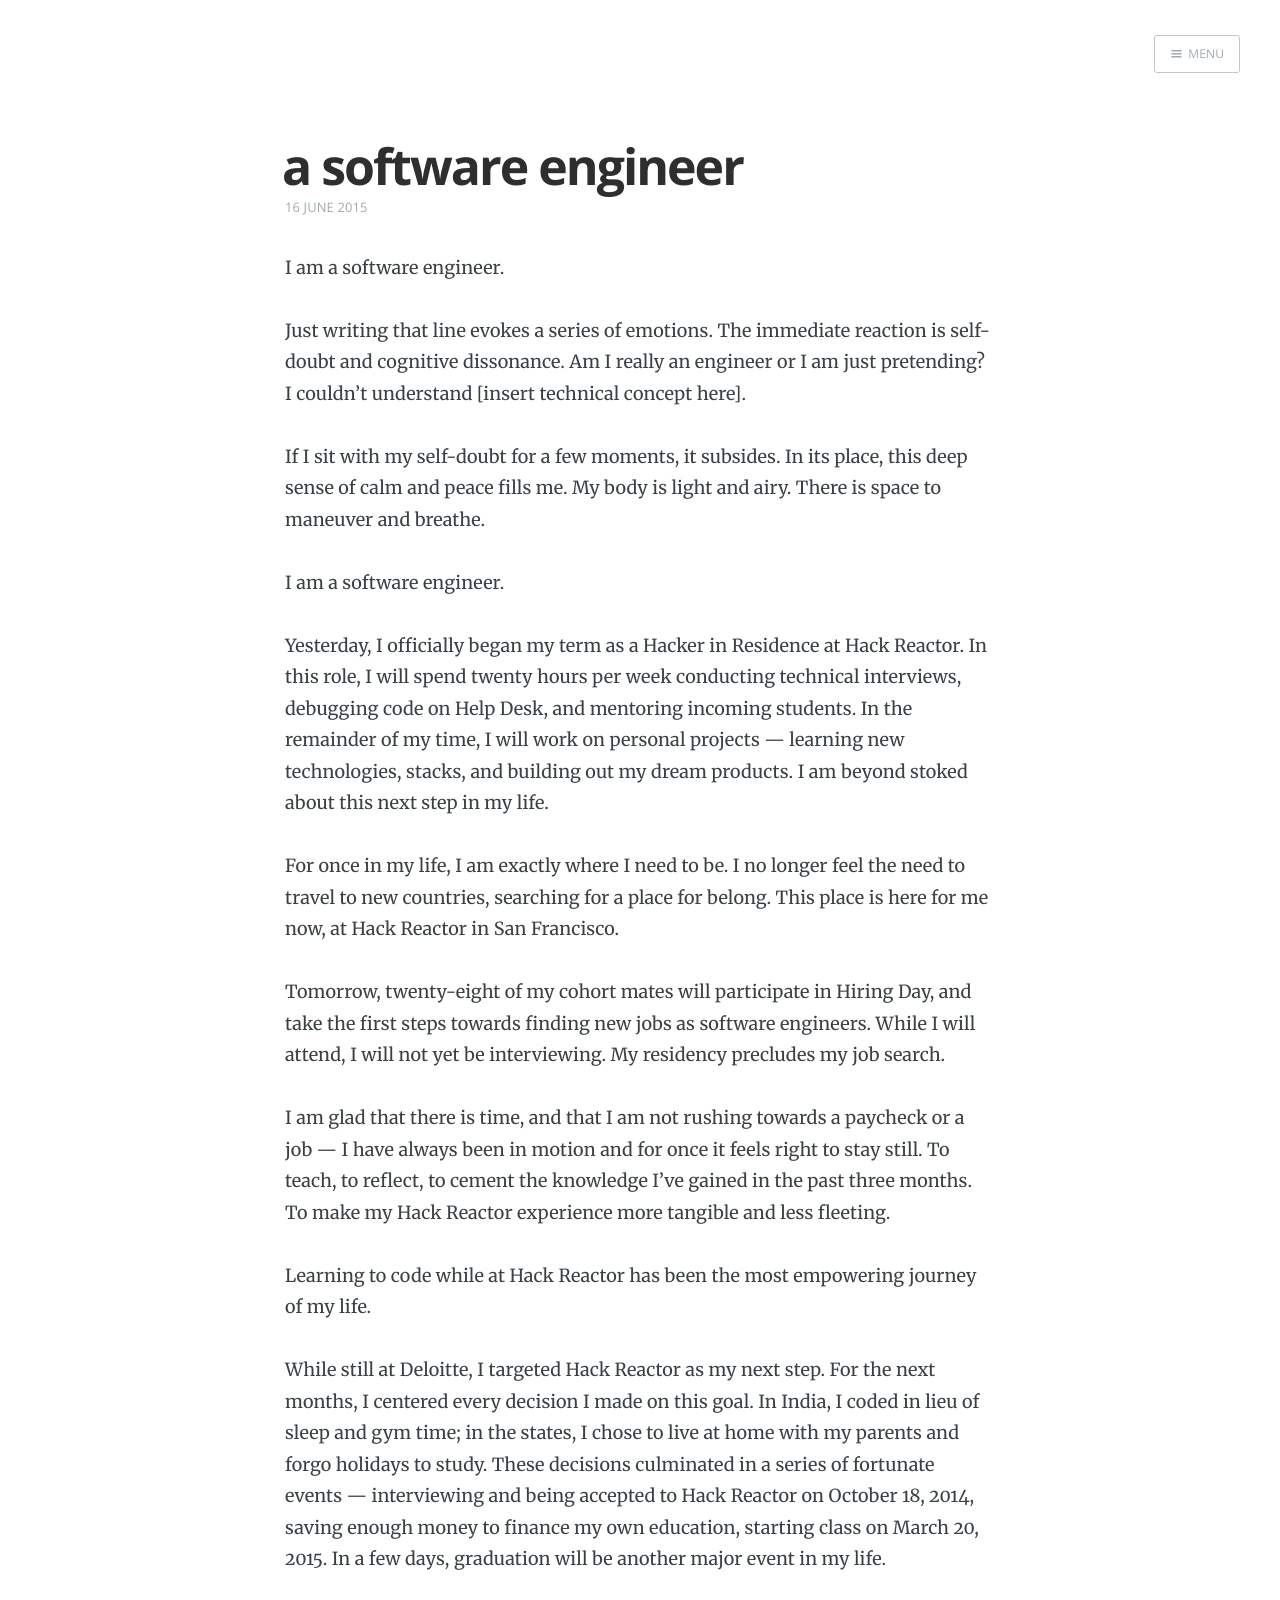
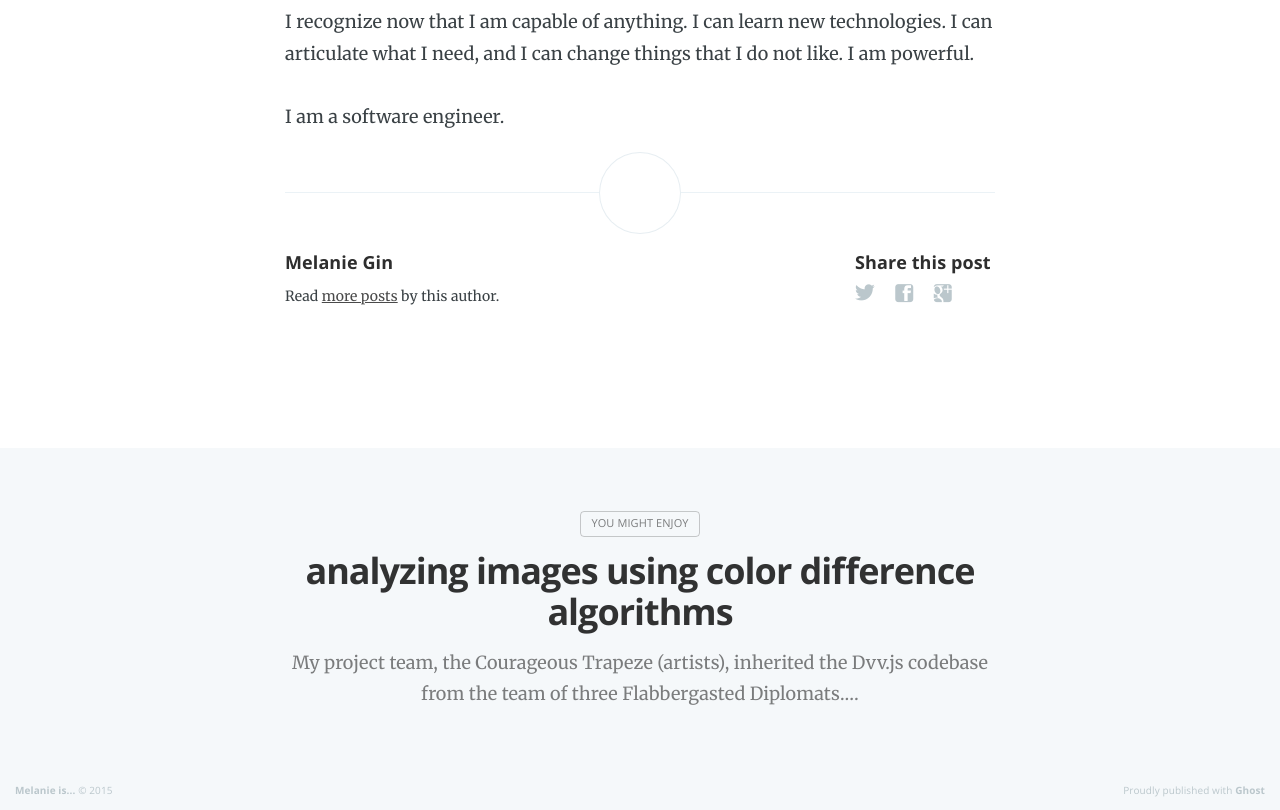
==== a-software-engineer/index.html @ 14033300 "Blog update at 2015-06-17 07:02:56" ====
<head>
    <meta charset="utf-8">
    <meta http-equiv="X-UA-Compatible" content="IE=edge">

    <title>a software engineer</title>
    <meta name="description" content="">

    <meta name="HandheldFriendly" content="True">
    <meta name="viewport" content="width=device-width, initial-scale=1.0">

    <link rel="shortcut icon" href="../favicon.ico">

    <link rel="stylesheet" type="text/css" href="../assets/css/screen.css?v=daad687868">
    <link rel="stylesheet" type="text/css" href="http://fonts.googleapis.com/css?family=Merriweather:300,700,700italic,300italic%7COpen+Sans:700,400">

    <link rel="canonical" href="http://onelovelyname.github.io/a-software-engineer/">
    
    <meta property="og:site_name" content="Melanie is...">
    <meta property="og:type" content="article">
    <meta property="og:title" content="a software engineer">
    <meta property="og:description" content="I am a software engineer. Just writing that line evokes a series of emotions. The immediate reaction is self-doubt and cognitive dissonance. Am I really an engineer or I am just pretending? I couldn’t understand [insert technical concept here]...">
    <meta property="og:url" content="http://onelovelyname.github.io/a-software-engineer/">
    <meta property="article:published_time" content="2015-06-17T06:58:47.123Z">
    <meta property="article:modified_time" content="2015-06-17T06:58:47.122Z">
    
    <meta name="twitter:card" content="summary">
    <meta name="twitter:title" content="a software engineer">
    <meta name="twitter:description" content="I am a software engineer. Just writing that line evokes a series of emotions. The immediate reaction is self-doubt and cognitive dissonance. Am I really an engineer or I am just pretending? I couldn’t understand [insert technical concept here]...">
    <meta name="twitter:url" content="http://onelovelyname.github.io/a-software-engineer/">
    
    <script type="application/ld+json">
{
    "@context": "http://schema.org",
    "@type": "Article",
    "publisher": "Melanie is...",
    "author": {
        "@type": "Person",
        "name": "Melanie Gin",
        "image": "//www.gravatar.com/avatar/c5a2af137be70dcd7b7b6ba5c1eca181?s=250&d=mm&r=x",
        "url": "http://onelovelyname.github.io/author/melanie",
        "sameAs": null,
        "description": null
    },
    "headline": "a software engineer",
    "url": "http://onelovelyname.github.io/a-software-engineer/",
    "datePublished": "2015-06-17T06:58:47.123Z",
    "dateModified": "2015-06-17T06:58:47.122Z",
    "description": "I am a software engineer. Just writing that line evokes a series of emotions. The immediate reaction is self-doubt and cognitive dissonance. Am I really an engineer or I am just pretending? I couldn’t understand [insert technical concept here]..."
}
    </script>

    <meta name="generator" content="Ghost 0.6">
    <link rel="alternate" type="application/rss+xml" title="Melanie is..." href="http://onelovelyname.github.io/rss/">
</head>
<body class="post-template nav-closed">

    <div class="nav">
    <h3 class="nav-title">Menu</h3>
    <a href="index.html#" class="nav-close">
        <span class="hidden">Close</span>
    </a>
    <ul>
            <li class="nav-home" role="presentation"><a href="http://onelovelyname.github.io/">Home</a></li>
    </ul>
    <a class="subscribe-button icon-feed" href="http://onelovelyname.github.io/rss/">Subscribe</a>
</div>
<span class="nav-cover"></span>


    <div class="site-wrapper">

        


<header class="main-header post-head no-cover">
    <nav class="main-nav  clearfix">
        
            <a class="menu-button icon-menu" href="index.html#"><span class="word">Menu</span></a>
    </nav>
</header>

<main class="content" role="main">
    <article class="post">

        <header class="post-header">
            <h1 class="post-title">a software engineer</h1>
            <section class="post-meta">
                <time class="post-date" datetime="2015-06-16">16 June 2015</time> 
            </section>
        </header>

        <section class="post-content">
            <p>I am a software engineer.</p>

<p>Just writing that line evokes a series of emotions. The immediate reaction is self-doubt and cognitive dissonance. Am I really an engineer or I am just pretending? I couldn’t understand [insert technical concept here].</p>

<p>If I sit with my self-doubt for a few moments, it subsides. In its place, this deep sense of calm and peace fills me. My body is light and airy. There is space to maneuver and breathe.</p>

<p>I am a software engineer. </p>

<p>Yesterday, I officially began my term as a Hacker in Residence at Hack Reactor. In this role, I will spend twenty hours per week conducting technical interviews, debugging code on Help Desk, and mentoring incoming students. In the remainder of my time, I will work on personal projects — learning new technologies, stacks, and building out my dream products. I am beyond stoked about this next step in my life.</p>

<p>For once in my life, I am exactly where I need to be. I no longer feel the need to travel to new countries, searching for a place for belong. This place is here for me now, at Hack Reactor in San Francisco. </p>

<p>Tomorrow, twenty-eight of my cohort mates will participate in Hiring Day, and take the first steps towards finding new jobs as software engineers. While I will attend, I will not yet be interviewing. My residency precludes my job search.</p>

<p>I am glad that there is time, and that I am not rushing towards a paycheck or a job — I have always been in motion and for once it feels right to stay still. To teach, to reflect, to cement the knowledge I’ve gained in the past three months. To make my Hack Reactor experience more tangible and less fleeting. </p>

<p>Learning to code while at Hack Reactor has been the most empowering journey of my life.</p>

<p>While still at Deloitte, I targeted Hack Reactor as my next step. For the next months, I centered every decision I made on this goal. In India, I coded in lieu of sleep and gym time; in the states, I chose to live at home with my parents and forgo holidays to study. These decisions culminated in a series of fortunate events — interviewing and being accepted to Hack Reactor on October 18, 2014, saving enough money to finance my own education, starting class on March 20, 2015. In a few days, graduation will be another major event in my life. </p>

<p>I recognize now that I am capable of anything. I can learn new technologies. I can articulate what I need, and I can change things that I do not like. I am powerful.</p>

<p>I am a software engineer. </p>
        </section>

        <footer class="post-footer">


            <figure class="author-image">
                <a class="img" href="../author/melanie/" style="background-image: url(http://www.gravatar.com/avatar/c5a2af137be70dcd7b7b6ba5c1eca181?s=250&amp;d=mm&amp;r=x)"><span class="hidden">Melanie Gin's Picture</span></a>
            </figure>

            <section class="author">
                <h4><a href="../author/melanie/">Melanie Gin</a></h4>

                    <p>Read <a href="../author/melanie/">more posts</a> by this author.</p>
                <div class="author-meta">
                    
                    
                </div>
            </section>


            <section class="share">
                <h4>Share this post</h4>
                <a class="icon-twitter" href="https://twitter.com/share?text=a%20software%20engineer&amp;url=http://onelovelyname.github.io/a-software-engineer/" onclick="window.open(this.href, 'twitter-share', 'width=550,height=235');return false;">
                    <span class="hidden">Twitter</span>
                </a>
                <a class="icon-facebook" href="https://www.facebook.com/sharer/sharer.php?u=http://onelovelyname.github.io/a-software-engineer/" onclick="window.open(this.href, 'facebook-share','width=580,height=296');return false;">
                    <span class="hidden">Facebook</span>
                </a>
                <a class="icon-google-plus" href="https://plus.google.com/share?url=http://onelovelyname.github.io/a-software-engineer/" onclick="window.open(this.href, 'google-plus-share', 'width=490,height=530');return false;">
                    <span class="hidden">Google+</span>
                </a>
            </section>

        </footer>

    </article>
</main>

<aside class="read-next">
    <a class="read-next-story prev no-cover" href="../analyzing-images/">
        <section class="post">
            <h2>analyzing images using color difference algorithms</h2>
            <p>My project team, the Courageous Trapeze (artists), inherited the Dvv.js codebase from the team of three Flabbergasted Diplomats.…</p>
        </section>
    </a>
</aside>



        <footer class="site-footer clearfix">
            <section class="copyright"><a href="http://onelovelyname.github.io">Melanie is...</a> © 2015</section>
            <section class="poweredby">Proudly published with <a href="https://ghost.org">Ghost</a></section>
        </footer>

    </div>

    <script src="../public/jquery.js?v=daad687868"></script>

    <script type="text/javascript" src="../assets/js/jquery.fitvids.js?v=daad687868"></script>
    <script type="text/javascript" src="../assets/js/index.js?v=daad687868"></script>

</body>
---- assets/css/screen.css ----
/* ==========================================================================
   Table of Contents
   ========================================================================== */

/*

    0.  Normalize
    1.  Icons
    2.  General
    3.  Utilities
    4.  General
    5.  Single Post
    6.  Tag Archive
    7.  Read Next
    8.  Third Party Elements
    9.  Pagination
    10.  Footer
    11. Media Queries (Tablet)
    12. Media Queries (Mobile)
    13. Animations

*/

/* ==========================================================================
   0. Normalize.css v2.1.3 | MIT License | git.io/normalize | (minified)
   ========================================================================== */

article, aside, details,
figcaption, figure,
footer, header, hgroup,
main, nav, section,
summary { display: block; }
audio, canvas, video { display: inline-block; }
audio:not([controls]) { display: none; height: 0; }
[hidden], template { display: none; }
html {
   font-family: sans-serif;
   -ms-text-size-adjust: 100%;
   -webkit-text-size-adjust: 100%;
}
body { margin: 0; }
a { background: transparent; }
a:focus { outline: thin dotted; }
a:active, a:hover { outline: 0; }
h1 { font-size: 2em; margin: 0.67em 0; }
abbr[title] { border-bottom: 1px dotted; }
b, strong { font-weight: 700; }
dfn { font-style: italic; }
hr {
   -moz-box-sizing: content-box;
   box-sizing: content-box;
   height: 0;
}
mark { background: #FF0; color: #000; }
code, kbd, pre,
samp { font-family: monospace, serif; font-size: 1em; }
pre { white-space: pre-wrap; }
q { quotes: "\201C" "\201D" "\2018" "\2019"; }
small { font-size: 80%; }
sub, sup {
   font-size: 75%;
   line-height: 0;
   position: relative;
   vertical-align: baseline;
}
sup { top: -0.5em; }
sub { bottom: -0.25em; }
img { border: 0; }
svg:not(:root) { overflow: hidden; }
figure { margin: 0; }
fieldset {
   border: 1px solid #c0c0c0;
   margin: 0 2px;
   padding: 0.35em 0.625em 0.75em;
}
legend { border: 0; padding: 0; }
button, input, select,
textarea { font-family: inherit; font-size: 100%; margin: 0; }
button, input { line-height: normal; }
button, select { text-transform: none; }
button, html input[type="button"],
input[type="reset"], input[type="submit"] {
   -webkit-appearance: button;
   cursor: pointer;
}
button[disabled], html input[disabled] { cursor: default; }
input[type="checkbox"],
input[type="radio"] { box-sizing: border-box; padding: 0; }
input[type="search"] {
   -webkit-appearance: textfield;
   -moz-box-sizing: content-box;
   -webkit-box-sizing: content-box;
   box-sizing: content-box;
}
input[type="search"]::-webkit-search-cancel-button,
input[type="search"]::-webkit-search-decoration { -webkit-appearance: none; }
button::-moz-focus-inner,
input::-moz-focus-inner { border: 0; padding: 0; }
textarea { overflow: auto; vertical-align: top; }
table { border-collapse: collapse; border-spacing: 0; }


/* ==========================================================================
   1. Icons - Sets up the icon font and respective classes
   ========================================================================== */

/* Import the font file with the icons in it */
@font-face {
    font-family: "casper-icons";
    src:url("../fonts/casper-icons.eot?v=1");
    src:url("../fonts/casper-icons.eot?v=1") format("embedded-opentype"),
        url("../fonts/casper-icons.woff?v=1") format("woff"),
        url("../fonts/casper-icons.ttf?v=1") format("truetype"),
        url("../fonts/casper-icons.svg?v=1") format("svg");
    font-weight: normal;
    font-style: normal;
}

/* Apply these base styles to all icons */
[class^="icon-"]:before, [class*=" icon-"]:before {
    font-family: "casper-icons", "Open Sans", sans-serif;
    speak: none;
    font-style: normal;
    font-weight: normal;
    font-variant: normal;
    text-transform: none;
    line-height: 1;
    text-decoration: none !important;
    -webkit-font-smoothing: antialiased;
    -moz-osx-font-smoothing: grayscale;
}

/* Each icon is created by inserting the correct character into the
   content of the :before pseudo element. Like a boss. */
.icon-ghost:before {
    content: "\f600";
}
.icon-feed:before {
    content: "\f601";
}
.icon-twitter:before {
    content: "\f602";
    font-size: 1.1em;
}
.icon-google-plus:before {
    content: "\f603";
}
.icon-facebook:before {
    content: "\f604";
}
.icon-arrow-left:before {
    content: "\f605";
}
.icon-stats:before {
    content: "\f606";
}
.icon-location:before {
    content: "\f607";
    margin-left: -3px; /* Tracking fix */
}
.icon-link:before {
    content: "\f608";
}
.icon-menu:before {
    content: "\f609";
}
/*
    IMPORTANT: When making any changes to the icon font, be sure to increment
    the version number by 1 in the @font-face rule. `?v=1` becomes `?v=2`
    This forces browsers to download the new font file.
*/


/* ==========================================================================
   2. General - Setting up some base styles
   ========================================================================== */

html {
    height: 100%;
    max-height: 100%;
    font-size: 62.5%;
    -webkit-tap-highlight-color: rgba(0, 0, 0, 0);
}

body {
    height: 100%;
    max-height: 100%;
    font-family: "Merriweather", serif;
    letter-spacing: 0.01rem;
    font-size: 1.8rem;
    line-height: 1.75em;
    color: #3A4145;
    -webkit-font-feature-settings: 'kern' 1;
    -moz-font-feature-settings: 'kern' 1;
    -o-font-feature-settings: 'kern' 1;
    text-rendering: geometricPrecision;
}

::-moz-selection {
    background: #D6EDFF;
}

::selection {
    background: #D6EDFF;
}

h1, h2, h3,
h4, h5, h6 {
    -webkit-font-feature-settings: 'dlig' 1, 'liga' 1, 'lnum' 1, 'kern' 1;
    -moz-font-feature-settings: 'dlig' 1, 'liga' 1, 'lnum' 1, 'kern' 1;
    -o-font-feature-settings: 'dlig' 1, 'liga' 1, 'lnum' 1, 'kern' 1;
    color: #2E2E2E;
    line-height: 1.15em;
    margin: 0 0 0.4em 0;
    font-family: "Open Sans", sans-serif;
    text-rendering: geometricPrecision;
}

h1 {
    font-size: 5rem;
    letter-spacing: -2px;
    text-indent: -3px;
}

h2 {
    font-size: 3.6rem;
    letter-spacing: -1px;
}

h3 {
    font-size: 3rem;
}

h4 {
    font-size: 2.5rem;
}

h5 {
    font-size: 2rem;
}

h6 {
    font-size: 2rem;
}

a {
    color: #4A4A4A;
    transition: color 0.3s ease;
}

a:hover {
    color: #111;
}

p, ul, ol, dl {
    -webkit-font-feature-settings: 'liga' 1, 'onum' 1, 'kern' 1;
    -moz-font-feature-settings: 'liga' 1, 'onum' 1, 'kern' 1;
    -o-font-feature-settings: 'liga' 1, 'onum' 1, 'kern' 1;
    margin: 0 0 1.75em 0;
    text-rendering: geometricPrecision;
}

ol, ul {
    padding-left: 3rem;
}

ol ol, ul ul,
ul ol, ol ul {
    margin: 0 0 0.4em 0;
    padding-left: 2em;
}

dl dt {
    float: left;
    width: 180px;
    overflow: hidden;
    clear: left;
    text-align: right;
    text-overflow: ellipsis;
    white-space: nowrap;
    font-weight: 700;
    margin-bottom: 1em;
}

dl dd {
    margin-left: 200px;
    margin-bottom: 1em
}

li {
    margin: 0.4em 0;
}

li li {
    margin: 0;
}

hr {
    display: block;
    height: 1px;
    border: 0;
    border-top: #EFEFEF 1px solid;
    margin: 3.2em 0;
    padding: 0;
}

blockquote {
    -moz-box-sizing: border-box;
    box-sizing: border-box;
    margin: 1.75em 0 1.75em -2.2em;
    padding: 0 0 0 1.75em;
    border-left: #4A4A4A 0.4em solid;
}

blockquote p {
    margin: 0.8em 0;
    font-style: italic;
}

blockquote small {
    display: inline-block;
    margin: 0.8em 0 0.8em 1.5em;
    font-size: 0.9em;
    color: #CCC;
}

blockquote small:before { content: "\2014 \00A0"; }

blockquote cite {
    font-weight: 700;
}

blockquote cite a { font-weight: normal; }

mark {
    background-color: #fdffb6;
}

code, tt {
    padding: 1px 3px;
    font-family: Inconsolata, monospace, sans-serif;
    font-size: 0.85em;
    white-space: pre-wrap;
    border: #E3EDF3 1px solid;
    background: #F7FAFB;
    border-radius: 2px;
}

pre {
    -moz-box-sizing: border-box;
    box-sizing: border-box;
    margin: 0 0 1.75em 0;
    border: #E3EDF3 1px solid;
    width: 100%;
    padding: 10px;
    font-family: Inconsolata, monospace, sans-serif;
    font-size: 0.9em;
    white-space: pre;
    overflow: auto;
    background: #F7FAFB;
    border-radius: 3px;
}

pre code, pre tt {
    font-size: inherit;
    white-space: pre-wrap;
    background: transparent;
    border: none;
    padding: 0;
}

kbd {
    display: inline-block;
    margin-bottom: 0.4em;
    padding: 1px 8px;
    border: #CCC 1px solid;
    color: #666;
    text-shadow: #FFF 0 1px 0;
    font-size: 0.9em;
    font-weight: 700;
    background: #F4F4F4;
    border-radius: 4px;
    box-shadow:
        0 1px 0 rgba(0, 0, 0, 0.2),
        0 1px 0 0 #fff inset;
}

table {
    -moz-box-sizing: border-box;
    box-sizing: border-box;
    margin: 1.75em 0;
    width: 100%;
    max-width: 100%;
    background-color: transparent;
}

table th,
table td {
    padding: 8px;
    line-height: 20px;
    text-align: left;
    vertical-align: top;
    border-top: #EFEFEF 1px solid;
}

table th { color: #000; }

table caption + thead tr:first-child th,
table caption + thead tr:first-child td,
table colgroup + thead tr:first-child th,
table colgroup + thead tr:first-child td,
table thead:first-child tr:first-child th,
table thead:first-child tr:first-child td {
    border-top: 0;
}

table tbody + tbody { border-top: #EFEFEF 2px solid; }

table table table { background-color: #FFF; }

table tbody > tr:nth-child(odd) > td,
table tbody > tr:nth-child(odd) > th {
    background-color: #F6F6F6;
}

table.plain tbody > tr:nth-child(odd) > td,
table.plain tbody > tr:nth-child(odd) > th {
   background: transparent;
}

iframe, .fluid-width-video-wrapper {
    display: block;
    margin: 1.75em 0;
}

/* When a video is inside the fitvids wrapper, drop the
margin on the iframe, cause it breaks stuff. */
.fluid-width-video-wrapper iframe {
    margin: 0;
}


/* ==========================================================================
   3. Utilities - These things get used a lot
   ========================================================================== */

/* Clears shit */
.clearfix:before,
.clearfix:after {
    content: " ";
    display: table;
}
.clearfix:after { clear: both; }
.clearfix { zoom: 1; }

/* Hides shit */
.hidden {
    text-indent: -9999px;
    visibility: hidden;
    display: none;
}

/* Creates a responsive wrapper that makes our content scale nicely */
.inner {
    position: relative;
    width: 80%;
    max-width: 710px;
    margin: 0 auto;
}

/* Centres vertically yo. (IE8+) */
.vertical {
    display: table-cell;
    vertical-align: middle;
}

/* Wraps the main content & footer */
.site-wrapper {
    position: relative;
    z-index: 10;
    min-height: 100%;
    background: #fff;
    -webkit-transition: -webkit-transform 0.5s ease;
            transition: transform 0.5s ease;
}

body.nav-opened .site-wrapper {
    overflow-x: hidden;
    -webkit-transform: translate3D(-240px, 0, 0);
        -ms-transform: translate3D(-240px, 0, 0);
            transform: translate3D(-240px, 0, 0);
    -webkit-transition: -webkit-transform 0.3s ease;
            transition: transform 0.3s ease;
}


/* ==========================================================================
   4. General - The main styles for the the theme
   ========================================================================== */

/* Big cover image on the home page */
.main-header {
    position: relative;
    display: table;
    width: 100%;
    height: 100vh;
    margin-bottom: 5rem;
    text-align: center;
    background: #222 no-repeat center center;
    background-size: cover;
    overflow: hidden;
}

.main-header .inner {
    width: 80%;
}

.main-nav {
    position: relative;
    padding: 35px 40px;
    margin: 0 0 30px 0;
}

.main-nav a {
    text-decoration: none;
    font-family: 'Open Sans', sans-serif;
}

/* Navigation */
body.nav-opened .nav-cover {
    position: fixed;
    top: 0;
    left: 0;
    right: 240px;
    bottom: 0;
    z-index: 200;
}

.nav {
    position: fixed;
    top: 0;
    right: 0;
    bottom: 0;
    z-index: 5;
    width: 240px;
    opacity: 0;
    background: #111;
    margin-bottom: 0;
    text-align: left;
    overflow-y: auto;
    -webkit-transition: -webkit-transform 0.5s ease,
                        opacity 0.3s ease 0.7s;
            transition: transform 0.5s ease,
                        opacity 0.3s ease 0.7s;
}

body.nav-closed .nav {
    -webkit-transform: translate3D(97px, 0, 0);
        -ms-transform: translate3D(97px, 0, 0);
            transform: translate3D(97px, 0, 0);
}

body.nav-opened .nav {
    opacity: 1;
    -webkit-transition: -webkit-transform 0.3s ease,
                        opacity 0s ease 0s;
            transition: transform 0.3s ease,
                        opacity 0s ease 0s;
    -webkit-transform: translate3D(0, 0, 0);
        -ms-transform: translate3D(0, 0, 0);
            transform: translate3D(0, 0, 0);
}

.nav-title {
    position: absolute;
    top: 45px;
    left: 30px;
    font-size: 16px;
    font-weight: 100;
    text-transform: uppercase;
    color: #fff;
}

.nav-close {
    position: absolute;
    top: 38px;
    right: 25px;
    width: 20px;
    height: 20px;
    padding: 0;
    font-size: 10px;
}

.nav-close:focus {
    outline: 0;
}

.nav-close:before,
.nav-close:after {
    content: '';
    position: absolute;
    top: 0;
    width: 20px;
    height: 1px;
    background: rgb(150,150,150);
    top: 15px;
    -webkit-transition: background 0.15s ease;
            transition: background 0.15s ease;
}

.nav-close:before {
    -webkit-transform: rotate(45deg);
        -ms-transform: rotate(45deg);
            transform: rotate(45deg);
}

.nav-close:after {
    -webkit-transform: rotate(-45deg);
        -ms-transform: rotate(-45deg);
            transform: rotate(-45deg);
}

.nav-close:hover:before,
.nav-close:hover:after {
    background: rgb(255,255,255);
}

.nav ul {
    padding: 90px 9% 5%;
    list-style: none;
    counter-reset: item;
}

.nav li:before {
    display: block;
    float: right;
    padding-right: 4%;
    padding-left: 5px;
    text-align: right;
    font-size: 1.2rem;
    vertical-align: bottom;
    color: #B8B8B8;
    content: counter(item, lower-roman);
    counter-increment: item;
}
.nav li {
    margin: 0;
}
.nav li a {
    text-decoration: none;
    line-height: 1.4;
    font-size: 1.4rem;
    display: block;
    padding: 0.6rem 4%;
    overflow: hidden;
    white-space: nowrap;
    text-overflow: ellipsis;
}
.nav li a:after {
    display: inline-block;
    content: " .......................................................";
    color: rgba(255,255,255,0.2);
    margin-left: 5px;
}
.nav .nav-current:before {
    color: #fff;
}
.nav .nav-current a:after {
    content: " ";
    border-bottom: rgba(255,255,255,0.5) 1px solid;
    width: 100%;
    height: 1px;
}

.nav a:link,
.nav a:visited {
    color: #B8B8B8;
}

.nav li.nav-current a,
.nav a:hover,
.nav a:active,
.nav a:focus {
    color: #fff;
}

.subscribe-button {
    -webkit-box-sizing: border-box;
    -moz-box-sizing: border-box;
    box-sizing: border-box;
    display: block;
    position: absolute;
    bottom: 30px;
    left: 30px;
    right: 30px;
    height: 38px;
    padding: 0 20px;
    color: #111 !important; /* Overides `.nav a:link, .nav a:visited` colour */
    text-align: center;
    font-size: 12px;
    font-family: "Open Sans", sans-serif;
    text-transform: uppercase;
    text-decoration: none;
    line-height: 35px;
    border-radius: 3px;
    background: #fff;
    transition: all ease 0.3s;
}
.subscribe-button:before {
    font-size: 9px;
    margin-right: 6px;
}


/* Create a bouncing scroll-down arrow on homepage with cover image */
.scroll-down {
    display: block;
    position: absolute;
    z-index: 100;
    bottom: 45px;
    left: 50%;
    margin-left: -16px;
    width: 34px;
    height: 34px;
    font-size: 34px;
    text-align: center;
    text-decoration: none;
    color: rgba(255,255,255,0.7);
    -webkit-transform: rotate(-90deg);
    -ms-transform: rotate(-90deg);
    transform: rotate(-90deg);
    -webkit-animation: bounce 4s 2s infinite;
    animation: bounce 4s 2s infinite;
}

/* Stop it bouncing and increase contrast when hovered */
.scroll-down:hover {
    color: #fff;
    -webkit-animation: none;
    animation: none;
}

/* Put a semi-opaque radial gradient behind the icon to make it more visible
   on photos which happen to have a light background. */
.home-template .main-header:after {
    display: block;
    content: " ";
    width: 150px;
    height: 130px;
    border-radius: 100%;
    position: absolute;
    bottom: 0;
    left: 50%;
    margin-left: -75px;
    background: radial-gradient(ellipse at center,  rgba(0,0,0,0.15) 0%,rgba(0,0,0,0) 70%,rgba(0,0,0,0) 100%);
}

/* Hide when there's no cover image or on page2+ */
.no-cover .scroll-down,
.no-cover.main-header:after,
.archive-template .scroll-down,
.archive-template .main-header:after {
    display: none
}

/* Appears in the top left corner of your home page */
.blog-logo {
    display: block;
    float: left;
    background: none !important; /* Makes sure there is never a background */
    border: none !important; /* Makes sure there is never a border */
}

.blog-logo img {
    -webkit-box-sizing: border-box;
    -moz-box-sizing: border-box;
    box-sizing: border-box;
    display: block;
    height: 38px;
    padding: 1px 0 5px 0;
    width: auto;
}

.menu-button {
    -webkit-box-sizing: border-box;
    -moz-box-sizing: border-box;
    box-sizing: border-box;
    display: inline-block;
    float: right;
    height: 38px;
    padding: 0 15px;
    border-style: solid;
    border-width: 1px;
    opacity: 1;
    text-align: center;
    font-size: 12px;
    text-transform: uppercase;
    line-height: 35px;
    white-space: nowrap;
    border-radius: 3px;
    transition: all 0.5s ease;
}
.menu-button:before {
    font-size: 12px;
    font-weight: bold;
    margin-right: 6px;
    position: relative;
    top: 1px;
}
.menu-button:hover {
    background: #fff;
}
.menu-button:focus {
    outline: 0;
}

/* When the navigation is closed */
.nav-closed .menu-button {
    color: #fff;
    border-color: rgba(255, 255, 255, 0.6);
}
.nav-closed .menu-button:hover {
    color: #222;
}

/* When the navigation is closed and there is no cover image */
.nav-closed .no-cover .menu-button {
    border-color: #BFC8CD;
    color: #9EABB3;
}
.nav-closed .no-cover .menu-button:hover {
    border-color: #555;
    color: #555;
}

/* When the navigation is opened */
.nav-opened .menu-button {
    padding: 0 12px;
    background: #111;
    border-color: #111;
    color: #fff;
    -webkit-transform: translate3D(94px, 0, 0);
        -ms-transform: translate3D(94px, 0, 0);
            transform: translate3D(94px, 0, 0);
    transition: all 0.3s ease;
}

.nav-opened .menu-button .word {
    opacity: 0;
    transition: all 0.3s ease;
}

/* Special styles when overlaid on an image*/
.main-nav.overlay {
    position: absolute;
    top: 0;
    left: 0;
    right: 0;
    height: 70px;
    border: none;
    background: linear-gradient(to bottom, rgba(0,0,0,0.2) 0%,rgba(0,0,0,0) 100%);
}
.no-cover .main-nav.overlay {
    background: none;
}

/* The details of your blog. Defined in ghost/settings/ */
.page-title {
    margin: 10px 0 10px 0;
    font-size: 5rem;
    letter-spacing: -1px;
    font-weight: 700;
    font-family: "Open Sans", sans-serif;
    color: #fff;
}

.page-description {
    margin: 0;
    font-size: 2rem;
    line-height: 1.5em;
    font-weight: 400;
    font-family: "Merriweather", serif;
    letter-spacing: 0.01rem;
    color: rgba(255,255,255,0.8);
}

.no-cover.main-header {
    min-height: 160px;
    max-height: 40vh;
    background: #f5f8fa;
}

.no-cover .page-title {
    color: rgba(0,0,0,0.8);
}

.no-cover .page-description {
    color: rgba(0,0,0,0.5);
}

/* Add subtle load-in animation for content on the home page */
.home-template .page-title {
    -webkit-animation: fade-in-down 0.6s;
    animation: fade-in-down 0.6s;
    -webkit-animation-delay: 0.2s;
    animation-delay: 0.2s;
}
.home-template .page-description {
    -webkit-animation: fade-in-down 0.9s;
    animation: fade-in-down 0.9s;
    -webkit-animation-delay: 0.1s;
    animation-delay: 0.1s;
}

/* Every post, on every page, gets this style on its <article> tag */
.post {
    position: relative;
    width: 80%;
    max-width: 710px;
    margin: 4rem auto;
    padding-bottom: 4rem;
    border-bottom: #EBF2F6 1px solid;
    word-wrap: break-word;
}

/* Add a little circle in the middle of the border-bottom on our .post
   just for the lolz and stylepoints. */
.post:after {
    display: block;
    content: "";
    width: 7px;
    height: 7px;
    border: #E7EEF2 1px solid;
    position: absolute;
    bottom: -5px;
    left: 50%;
    margin-left: -5px;
    background: #FFF;
    border-radius: 100%;
    box-shadow: #FFF 0 0 0 5px;
}

body:not(.post-template) .post-title {
    font-size: 3.6rem;
}

.post-title a {
    text-decoration: none;
}

.post-excerpt p {
    margin: 0;
    font-size: 0.9em;
    line-height: 1.7em;
}

.read-more {
    text-decoration: none;
}

.post-meta {
    display: block;
    margin: 1.75rem 0 0 0;
    font-family: "Open Sans", sans-serif;
    font-size: 1.5rem;
    line-height: 2.2rem;
    color: #9EABB3;
}

.author-thumb {
    width: 24px;
    height: 24px;
    float: left;
    margin-right: 9px;
    border-radius: 100%;
}

.post-meta a {
    color: #9EABB3;
    text-decoration: none;
}

.post-meta a:hover {
    text-decoration: underline;
}

.user-meta {
    position: relative;
    padding: 0.3rem 40px 0 100px;
    min-height: 77px;
}

.post-date {
    display: inline-block;
    margin-left: 8px;
    padding-left: 12px;
    border-left: #d5dbde 1px solid;
    text-transform: uppercase;
    font-size: 1.3rem;
    white-space: nowrap;
}

.user-image {
    position: absolute;
    top: 0;
    left: 0;
}

.user-name {
    display: block;
    font-weight: 700;
}

.user-bio {
    display: block;
    max-width: 440px;
    font-size: 1.4rem;
    line-height: 1.5em;
}

.publish-meta {
    position: absolute;
    top: 0;
    right: 0;
    padding: 4.3rem 0 4rem 0;
    text-align: right;
}

.publish-heading {
    display: block;
    font-weight: 700;
}

.publish-date {
    display: block;
    font-size: 1.4rem;
    line-height: 1.5em;
}


/* ==========================================================================
   5. Single Post - When you click on an individual post
   ========================================================================== */

.post-template .post-header {
   margin-bottom: 3.4rem;
}

.post-template .post-title {
    margin-bottom: 0;
}

.post-template .post-meta {
    margin: 0;
}

.post-template .post-date {
    padding: 0;
    margin: 0;
    border: none;
}

/* Stop elements, such as img wider than the post content, from
   creating horizontal scroll - slight hack due to imperfections
   with browser width % calculations and rounding */
.post-template .content {
    overflow: hidden;
}

/* Tweak the .post wrapper style */
.post-template .post {
    margin-top: 0;
    border-bottom: none;
    padding-bottom: 0;
}

/* Kill that stylish little circle that was on the border, too */
.post-template .post:after {
    display: none;
}

/* Keep images centered, and allow images wider than the main
   text column to break out. */
.post-content img {
    display: block;
    max-width: 126%;
    height: auto;
    padding: 0.6em 0;
    /* Centers an image by (1) pushing its left edge to the
       center of its container and (2) shifting the entire image
       in the opposite direction by half its own width.
       Works for images that are larger than their containers. */
    position: relative;
    left: 50%;
    -webkit-transform: translateX(-50%); /* for Safari and iOS */
    -ms-transform: translateX(-50%); /* for IE9 */
    transform: translateX(-50%);
}

.footnotes {
    font-style: italic;
    font-size: 1.3rem;
    line-height: 1.6em;
}

.footnotes li {
    margin: 0.6rem 0;
}

.footnotes p {
    margin: 0;
}

.footnotes p a:last-child {
    text-decoration: none;
}


/* The author credit area after the post */
.post-footer {
    position: relative;
    margin: 6rem 0 0 0;
    padding: 6rem 0 0 0;
    border-top: #EBF2F6 1px solid;
}

.post-footer h4 {
    font-size: 1.8rem;
    margin: 0;
}

.post-footer p {
    margin: 1rem 0;
    font-size: 1.4rem;
    line-height: 1.75em;
}

/* list of author links - location / url */
.author-meta {
    padding: 0;
    margin: 0;
    list-style: none;
    font-size: 1.4rem;
    line-height: 1;
    font-style: italic;
    color: #9EABB3;
}

.author-meta a {
    color: #9EABB3;
}
.author-meta a:hover {
    color: #111;
}

/* Create some space to the right for the share links */
.post-footer .author {
    margin-right: 180px;
}

.post-footer h4 a {
    color: #2e2e2e;
    text-decoration: none;
}

.post-footer h4 a:hover {
    text-decoration: underline;
}

/* Drop the share links in the space to the right.
   Doing it like this means it's easier for the author bio
   to be flexible at smaller screen sizes while the share
   links remain at a fixed width the whole time */
.post-footer .share {
    position: absolute;
    top: 6rem;
    right: 0;
    width: 140px;
}

.post-footer .share a {
    font-size: 1.8rem;
    display: inline-block;
    margin: 1rem 1.6rem 1.6rem 0;
    color: #BBC7CC;
    text-decoration: none;
}

.post-footer .share .icon-twitter:hover {
    color: #55acee;
}
.post-footer .share .icon-facebook:hover {
    color: #3b5998;
}
.post-footer .share .icon-google-plus:hover {
    color: #dd4b39;
}


/* ==========================================================================
   6. Author profile
   ========================================================================== */

.post-head.main-header {
    height: 65vh;
    min-height: 180px;
}

.no-cover.post-head.main-header {
    height: 85px;
    min-height: 0;
    margin-bottom: 0;
    background: transparent;
}

.tag-head.main-header {
    height: 40vh;
    min-height: 180px;
}

.author-head.main-header {
    height: 40vh;
    min-height: 180px;
}

.no-cover.author-head.main-header {
    height: 10vh;
    min-height: 100px;
    background: transparent;
}

.author-profile {
    padding: 0 15px 5rem 15px;
    border-bottom: #EBF2F6 1px solid;
    text-align: center;
}

/* Add a little circle in the middle of the border-bottom */
.author-profile:after {
    display: block;
    content: "";
    width: 7px;
    height: 7px;
    border: #E7EEF2 1px solid;
    position: absolute;
    bottom: -5px;
    left: 50%;
    margin-left: -5px;
    background: #FFF;
    border-radius: 100%;
    box-shadow: #FFF 0 0 0 5px;
}

.author-image {
    -webkit-box-sizing: border-box;
    -moz-box-sizing: border-box;
    box-sizing: border-box;
    display: block;
    position: absolute;
    top: -40px;
    left: 50%;
    margin-left: -40px;
    width: 80px;
    height: 80px;
    border-radius: 100%;
    overflow: hidden;
    padding: 6px;
    background: #fff;
    z-index: 2;
    box-shadow: #E7EEF2 0 0 0 1px;
}

.author-image .img {
    position: relative;
    display: block;
    width: 100%;
    height: 100%;
    background-size: cover;
    background-position: center center;
    border-radius: 100%;
}

.author-profile .author-image {
    position: relative;
    left: auto;
    top: auto;
    width: 120px;
    height: 120px;
    padding: 3px;
    margin: -100px auto 0 auto;
    box-shadow: none;
}

.author-title {
    margin: 1.5rem 0 1rem;
}

.author-bio {
    font-size: 1.8rem;
    line-height: 1.5em;
    font-weight: 200;
    color: #50585D;
    letter-spacing: 0;
    text-indent: 0;
}

.author-meta {
    margin: 1.6rem 0;
}
/* Location, website, and link */
.author-profile .author-meta {
    margin: 2rem 0;
    font-family: "Merriweather", serif;
    letter-spacing: 0.01rem;
    font-size: 1.7rem;
}
.author-meta span {
    display: inline-block;
    margin: 0 2rem 1rem 0;
    word-wrap: break-word;
}
.author-meta a {
    text-decoration: none;
}

/* Turn off meta for page2+ to make room for extra
   pagination prev/next links */
.archive-template .author-profile .author-meta {
    display: none;
}


/* ==========================================================================
   7. Read More - Next/Prev Post Links
   ========================================================================== */

.read-next {
    display: -webkit-box;
    display: -webkit-flex;
    display: -ms-flexbox;
    display: flex;
    -webkit-box-align: stretch;
    -webkit-align-items: stretch;
    -ms-flex-align: stretch;
    align-items: stretch;
    margin-top: 10rem;
}

.read-next-story {
    display: -webkit-box;
    display: -webkit-flex;
    display: -ms-flexbox;
    display: flex;
    -webkit-box-flex: 1;
    -webkit-flex-grow: 1;
    -ms-flex-positive: 1;
    flex-grow: 1;
    min-width: 50%;
    text-decoration: none;
    position: relative;
    text-align: center;
    color: #fff;
    background: #222 no-repeat center center;
    background-size: cover;
    overflow: hidden;
}
.read-next-story:hover:before {
    background: rgba(0,0,0,0.8);
    transition: all 0.2s ease;
}
.read-next-story:hover .post:before {
    color: #222;
    background: #fff;
    transition: all 0.2s ease;
}

.read-next-story:before {
    content: "";
    display: block;
    position: absolute;
    top: 0;
    right: 0;
    bottom: 0;
    left: 0;
    background: rgba(0,0,0,0.7);
    transition: all 0.5s ease;
}

.read-next-story .post {
    padding-top: 6rem;
    padding-bottom: 6rem;
}

.read-next-story .post:before {
    content: "Read This Next";
    padding: 4px 10px 5px;
    text-transform: uppercase;
    font-size: 1.1rem;
    font-family: "Open Sans", sans-serif;
    color: rgba(255,255,255,0.8);
    border: rgba(255,255,255,0.5) 1px solid;
    border-radius: 4px;
    transition: all 0.5s ease;
}
.read-next-story.prev .post:before {
    content: "You Might Enjoy";
}

.read-next-story h2 {
    margin-top: 1rem;
    color: #fff;
}

.read-next-story p {
    margin: 0;
    color: rgba(255,255,255,0.8);
}

/* Special styles for posts with no cover images */
.read-next-story.no-cover {
    background: #f5f8fa;
}

.read-next-story.no-cover:before {
    display: none;
}

.read-next-story.no-cover .post:before {
    color: rgba(0,0,0,0.5);
    border-color: rgba(0,0,0,0.2);
}

.read-next-story.no-cover h2 {
    color: rgba(0,0,0,0.8);
}

.read-next-story.no-cover p {
    color: rgba(0,0,0,0.5);
}

/* if there are two posts without covers, put a border between them */
.read-next-story.no-cover + .read-next-story.no-cover {
    border-left: rgba(0,0,100,0.04) 1px solid;
}

/* Correctly position site-footer when next to the .read-next container */
.read-next + .site-footer {
    position: absolute;
    bottom: 0;
    left: 0;
    right: 0;
    margin: 0;
}

/* ==========================================================================
   8. Third Party Elements - Embeds from other services
   ========================================================================== */

/* Github */
.gist table {
    margin: 0;
    font-size: 1.4rem;
}
.gist td {
    line-height: 1.4;
}
.gist .line-number {
    min-width: 25px;
}

/* Pastebin */
.content .embedPastebin {
    margin-bottom: 1.75em;
}


/* ==========================================================================
   9. Pagination - Tools to let you flick between pages
   ========================================================================== */

/* The main wrapper for our pagination links */
.pagination {
    position: relative;
    width: 80%;
    max-width: 710px;
    margin: 4rem auto;
    font-family: "Open Sans", sans-serif;
    font-size: 1.3rem;
    color: #9EABB3;
    text-align: center;
}

.pagination a {
    color: #9EABB3;
    transition: all 0.2s ease;
}

/* Push the previous/next links out to the left/right */
.older-posts,
.newer-posts {
    position: absolute;
    display: inline-block;
    padding: 0 15px;
    border: #bfc8cd 1px solid;
    text-decoration: none;
    border-radius: 4px;
    transition: border 0.3s ease;
}

.older-posts {
    right: 0;
}

.page-number {
    display: inline-block;
    padding: 2px 0;
    min-width: 100px;
}

.newer-posts {
    left: 0;
}

.older-posts:hover,
.newer-posts:hover {
    color: #889093;
    border-color: #98a0a4;
}

.extra-pagination {
    display: none;
    border-bottom: #EBF2F6 1px solid;
}
.extra-pagination:after {
    display: block;
    content: "";
    width: 7px;
    height: 7px;
    border: #E7EEF2 1px solid;
    position: absolute;
    bottom: -5px;
    left: 50%;
    margin-left: -5px;
    background: #FFF;
    border-radius: 100%;
    box-shadow: #FFF 0 0 0 5px;
}
.extra-pagination .pagination {
    width: auto;
}

/* On page2+ make all the headers smaller */
.archive-template .main-header {
    max-height: 30vh;
}

/* On page2+ show extra pagination controls at the top of post list */
.archive-template .extra-pagination {
    display: block;
}


/* ==========================================================================
   10. Footer - The bottom of every page
   ========================================================================== */

.site-footer {
    position: relative;
    margin: 8rem 0 0 0;
    padding: 1rem 15px;
    font-family: "Open Sans", sans-serif;
    font-size: 1rem;
    line-height: 1.75em;
    color: #BBC7CC;
}

.site-footer a {
    color: #BBC7CC;
    text-decoration: none;
    font-weight: bold;
}

.site-footer a:hover {
    border-bottom: #bbc7cc 1px solid;
}

.poweredby {
    display: block;
    width: 45%;
    float: right;
    text-align: right;
}

.copyright {
    display: block;
    width: 45%;
    float: left;
}


/* ==========================================================================
   11. Media Queries - Smaller than 900px
   ========================================================================== */

@media only screen and (max-width: 900px) {

    blockquote {
        margin-left: 0;
    }

    .main-header {
        -webkit-box-sizing: border-box;
        -moz-box-sizing: border-box;
        box-sizing: border-box;
        height: auto;
        min-height: 240px;
        height: 60vh;
        padding: 15% 0;
    }

    .scroll-down,
    .home-template .main-header:after { display: none; }

    .archive-template .main-header {
        min-height: 180px;
        padding: 10% 0;
    }

    .blog-logo img {
        padding: 4px 0;
    }

    .page-title {
        font-size: 4rem;
        letter-spacing: -1px;
    }

    .page-description {
        font-size: 1.8rem;
        line-height: 1.5em;
    }

    .post {
        font-size: 0.95em
    }

    body:not(.post-template) .post-title {
        font-size: 3.2rem;
    }

    hr {
        margin: 2.4em 0;
    }

    ol, ul {
        padding-left: 2em;
    }

    h1 {
        font-size: 4.5rem;
        text-indent: -2px;
    }

    h2 {
        font-size: 3.6rem;
    }

    h3 {
        font-size: 3.1rem;
    }

    h4 {
        font-size: 2.5rem;
    }

    h5 {
        font-size: 2.2rem;
    }

    h6 {
        font-size: 1.8rem;
    }

    .author-profile {
        padding-bottom: 4rem;
    }

    .author-profile .author-bio {
        font-size: 1.6rem;
    }

    .author-meta span {
        display: block;
        margin: 1.5rem 0;
    }
    .author-profile .author-meta span {
        font-size: 1.6rem;
    }

    .post-head.main-header {
        height:45vh;
    }

    .tag-head.main-header,
    .author-head.main-header {
        height: 30vh;
    }

    .no-cover.post-head.main-header {
        height: 55px;
        padding: 0;
    }

    .no-cover.author-head.main-header {
        padding: 0;
    }

    .read-next {
        -webkit-box-orient: vertical;
        -webkit-box-direction: normal;
        -webkit-flex-direction: column;
        -ms-flex-direction: column;
        flex-direction: column;
        margin-top: 4rem;
    }

    .read-next p {
        display: none;
    }

    .read-next-story.no-cover + .read-next-story.no-cover {
        border-top: rgba(0,0,100,0.06) 1px solid;
        border-left: none;
    }

}


/* ==========================================================================
   12. Media Queries - Smaller than 500px
   ========================================================================== */

@media only screen and (max-width: 500px) {

    .main-header {
        margin-bottom: 15px;
        height: 40vh;
    }

    .no-cover.main-header {
        height: 30vh;
    }

    .archive-template .main-header {
        max-height: 20vh;
        min-height: 160px;
        padding: 10% 0;
    }

    .main-nav {
        padding: 5px;
        margin-bottom: 2rem;
    }

    .blog-logo {
        padding: 5px;
    }

    .blog-logo img {
        height: 30px;
    }

    .menu-button {
        padding: 0 5px;
        border-radius: 0;
        border-width: 0;
        color: #2e2e2e;
        background: transparent;
    }
    .menu-button:hover {
        color: #2e2e2e;
        border-color: transparent;
        background: none;
    }
    body.nav-opened .menu-button {
        background: none;
        border: transparent;
    }

    .main-nav.overlay a:hover {
        color: #fff;
        border-color: transparent;
        background: transparent;
    }

    .no-cover .main-nav.overlay {
        background: none;
    }
    .no-cover .main-nav.overlay .menu-button {
        border: none;
    }

    .main-nav.overlay .menu-button {
        border-color: transparent;
    }

    .nav-title {
        top: 25px;

    }

    .nav-close {
        position: absolute;
        top: 18px;
    }

    .nav ul {
        padding: 60px 9% 5%;
    }

    .inner,
    .pagination {
        width: auto;
        margin: 2rem auto;
    }

    .post {
        width: auto;
        margin-top: 2rem;
        margin-bottom: 2rem;
        margin-left: 16px;
        margin-right: 16px;
        padding-bottom: 2rem;
        line-height: 1.65em;
    }

    .post-date {
        display: none;
    }

    .post-template .post-header {
        margin-bottom: 2rem;
    }

    .post-template .post-date {
        display: inline-block;
    }

    hr {
        margin: 1.75em 0;
    }

    p, ul, ol, dl {
        font-size: 0.95em;
        margin: 0 0 2.5rem 0;
    }

    .page-title {
        font-size: 3rem;
    }

    .post-excerpt p {
        font-size: 0.85em;
    }

    .page-description {
        font-size: 1.6rem;
    }

    h1, h2, h3,
    h4, h5, h6 {
        margin: 0 0 0.3em 0;
    }

    h1 {
        font-size: 2.8rem;
        letter-spacing: -1px;
    }

    h2 {
        font-size: 2.4rem;
        letter-spacing: 0;
    }

    h3 {
        font-size: 2.1rem;
    }

    h4 {
        font-size: 1.9rem;
    }

    h5 {
        font-size: 1.8rem;
    }

    h6 {
        font-size: 1.8rem;
    }

    body:not(.post-template) .post-title {
        font-size: 2.5rem;
    }

    .post-template .site-footer {
        margin-top: 0;
    }

    .post-content img {
        padding: 0;
        width: calc(100% + 32px); /* expand with to image + margins */
        min-width: 0;
        max-width: 112%; /* fallback when calc doesn't work */
    }

    .post-meta {
        font-size: 1.3rem;
        margin-top: 1rem;
    }

    .post-footer {
        padding: 5rem 0 3rem 0;
        text-align: center;
    }

    .post-footer .author {
        margin: 0 0 2rem 0;
        padding: 0 0 1.6rem 0;
        border-bottom: #EBF2F6 1px dashed;
    }

    .post-footer .share {
        position: static;
        width: auto;
    }

    .post-footer .share a {
        margin: 1.4rem 0.8rem 0 0.8rem;
    }

    .author-meta li {
        float: none;
        margin: 0;
        line-height: 1.75em;
    }

    .author-meta li:before {
        display: none;
    }

    .older-posts,
    .newer-posts {
        position: static;
        margin: 10px 0;
    }

    .page-number {
        display: block;
    }

    .site-footer {
        margin-top: 3rem;
    }

    .author-profile {
        padding-bottom: 2rem;
    }

    .post-head.main-header {
        height: 30vh;
    }

    .tag-head.main-header,
    .author-head.main-header {
        height: 20vh;
    }

    .author-profile .author-image {
        margin-top: -70px;
    }

    .author-profile .author-meta span {
        font-size: 1.4rem;
    }

    .archive-template .main-header .page-description {
        display: none;
    }

    .read-next {
        margin-top: 2rem;
        margin-bottom: -37px;
    }

    .read-next .post {
        width: 100%;
    }

}


/* ==========================================================================
   13. Animations
   ========================================================================== */

/* Used to fade in title/desc on the home page */
@-webkit-keyframes fade-in-down {
    0% {
        opacity: 0;
        -webkit-transform: translateY(-10px);
        transform: translateY(-10px);
    }
    100% {
        opacity: 1;
        -webkit-transform: translateY(0);
        transform: translateY(0);
    }
}
@keyframes fade-in-down {
    0% {
        opacity: 0;
        -webkit-transform: translateY(-10px);
        transform: translateY(-10px);
    }
    100% {
        opacity: 1;
        -webkit-transform: translateY(0);
        transform: translateY(0);
    }
}

/* Used to bounce .scroll-down on home page */
@-webkit-keyframes bounce {
    0%, 10%, 25%, 40%, 50% {
        -webkit-transform: translateY(0) rotate(-90deg);
                transform: translateY(0) rotate(-90deg);
    }
    20% {
        -webkit-transform: translateY(-10px) rotate(-90deg);
                transform: translateY(-10px) rotate(-90deg);
    }
    30% {
        -webkit-transform: translateY(-5px) rotate(-90deg);
                transform: translateY(-5px) rotate(-90deg);
    }
}
@keyframes bounce {
    0%, 20%, 50%, 80%, 100% {
        -webkit-transform: translateY(0) rotate(-90deg);
                transform: translateY(0) rotate(-90deg);
    }
    40% {
        -webkit-transform: translateY(-10px) rotate(-90deg);
                transform: translateY(-10px) rotate(-90deg);
    }
    60% {
        -webkit-transform: translateY(-5px) rotate(-90deg);
                transform: translateY(-5px) rotate(-90deg);
    }
}


/* ==========================================================================
   End of file. Animations should be the last thing here. Do not add stuff
   below this point, or it will probably fuck everything up.
   ========================================================================== */
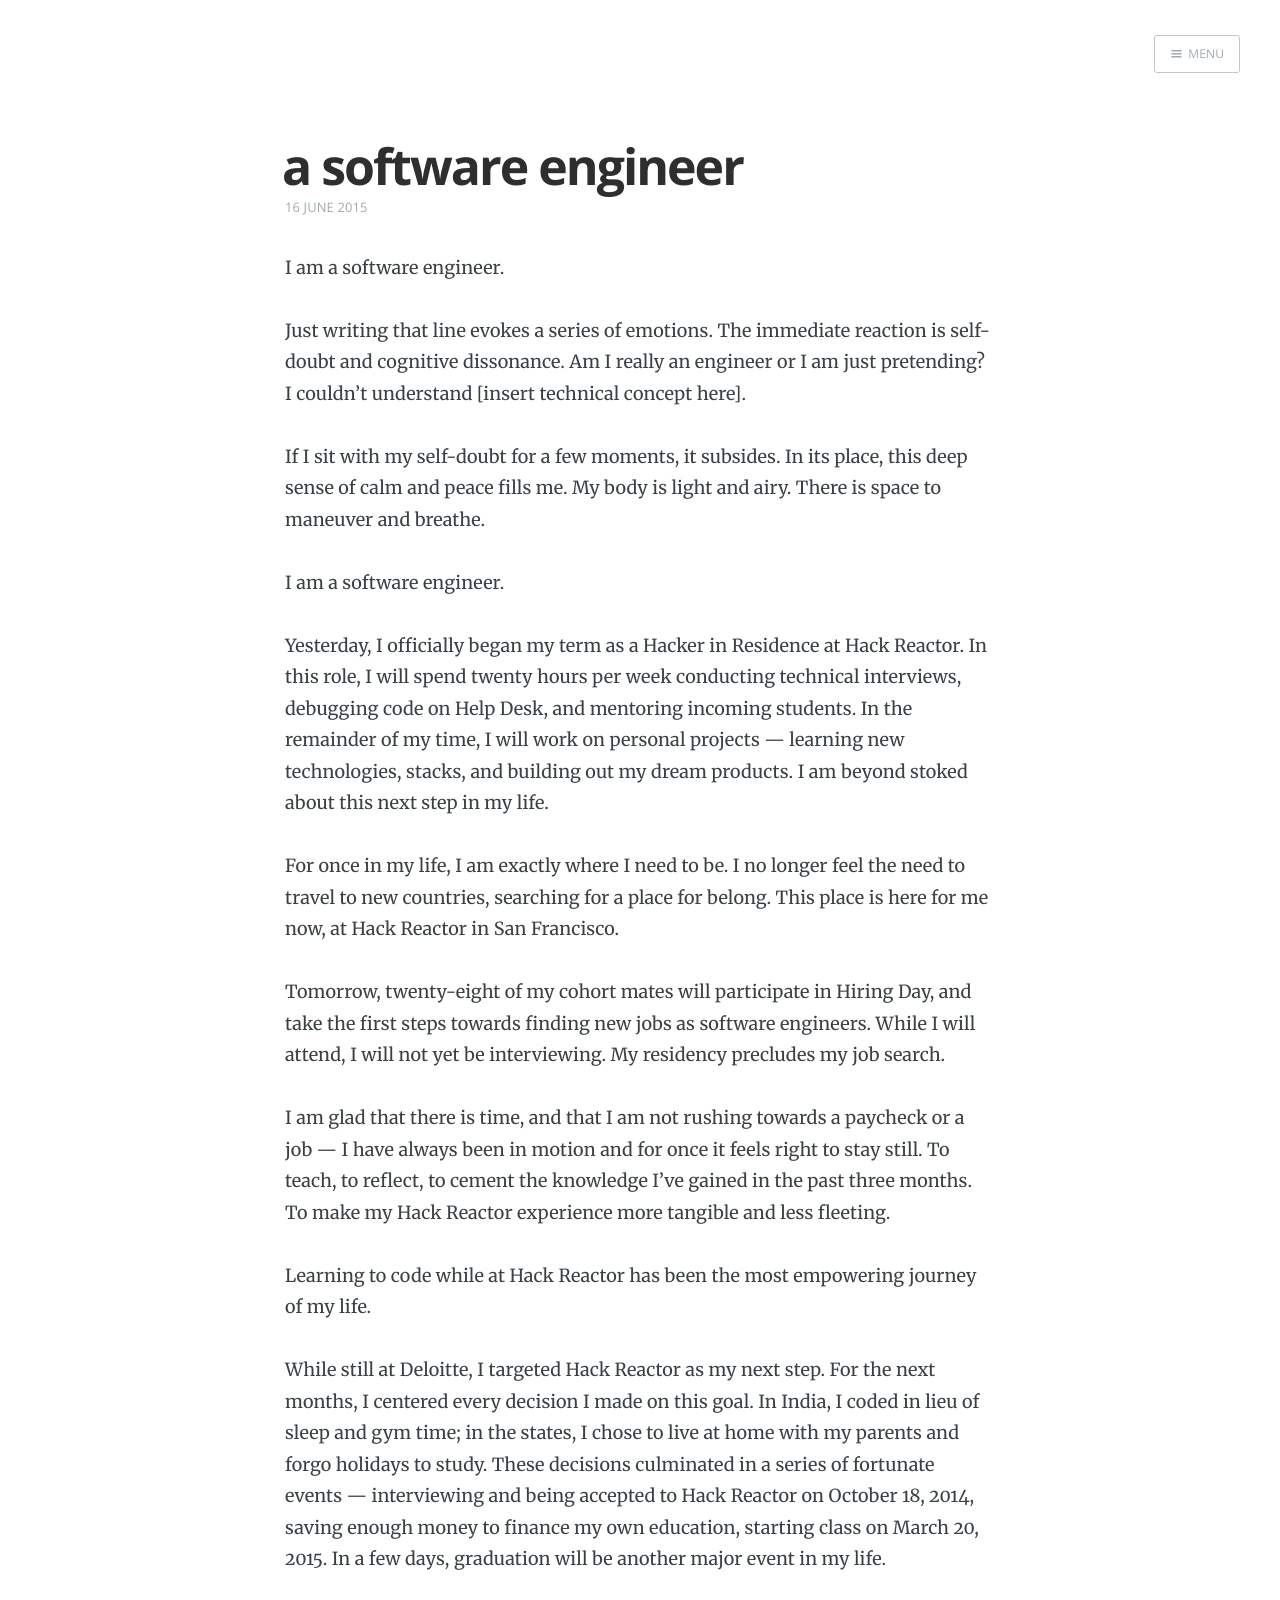
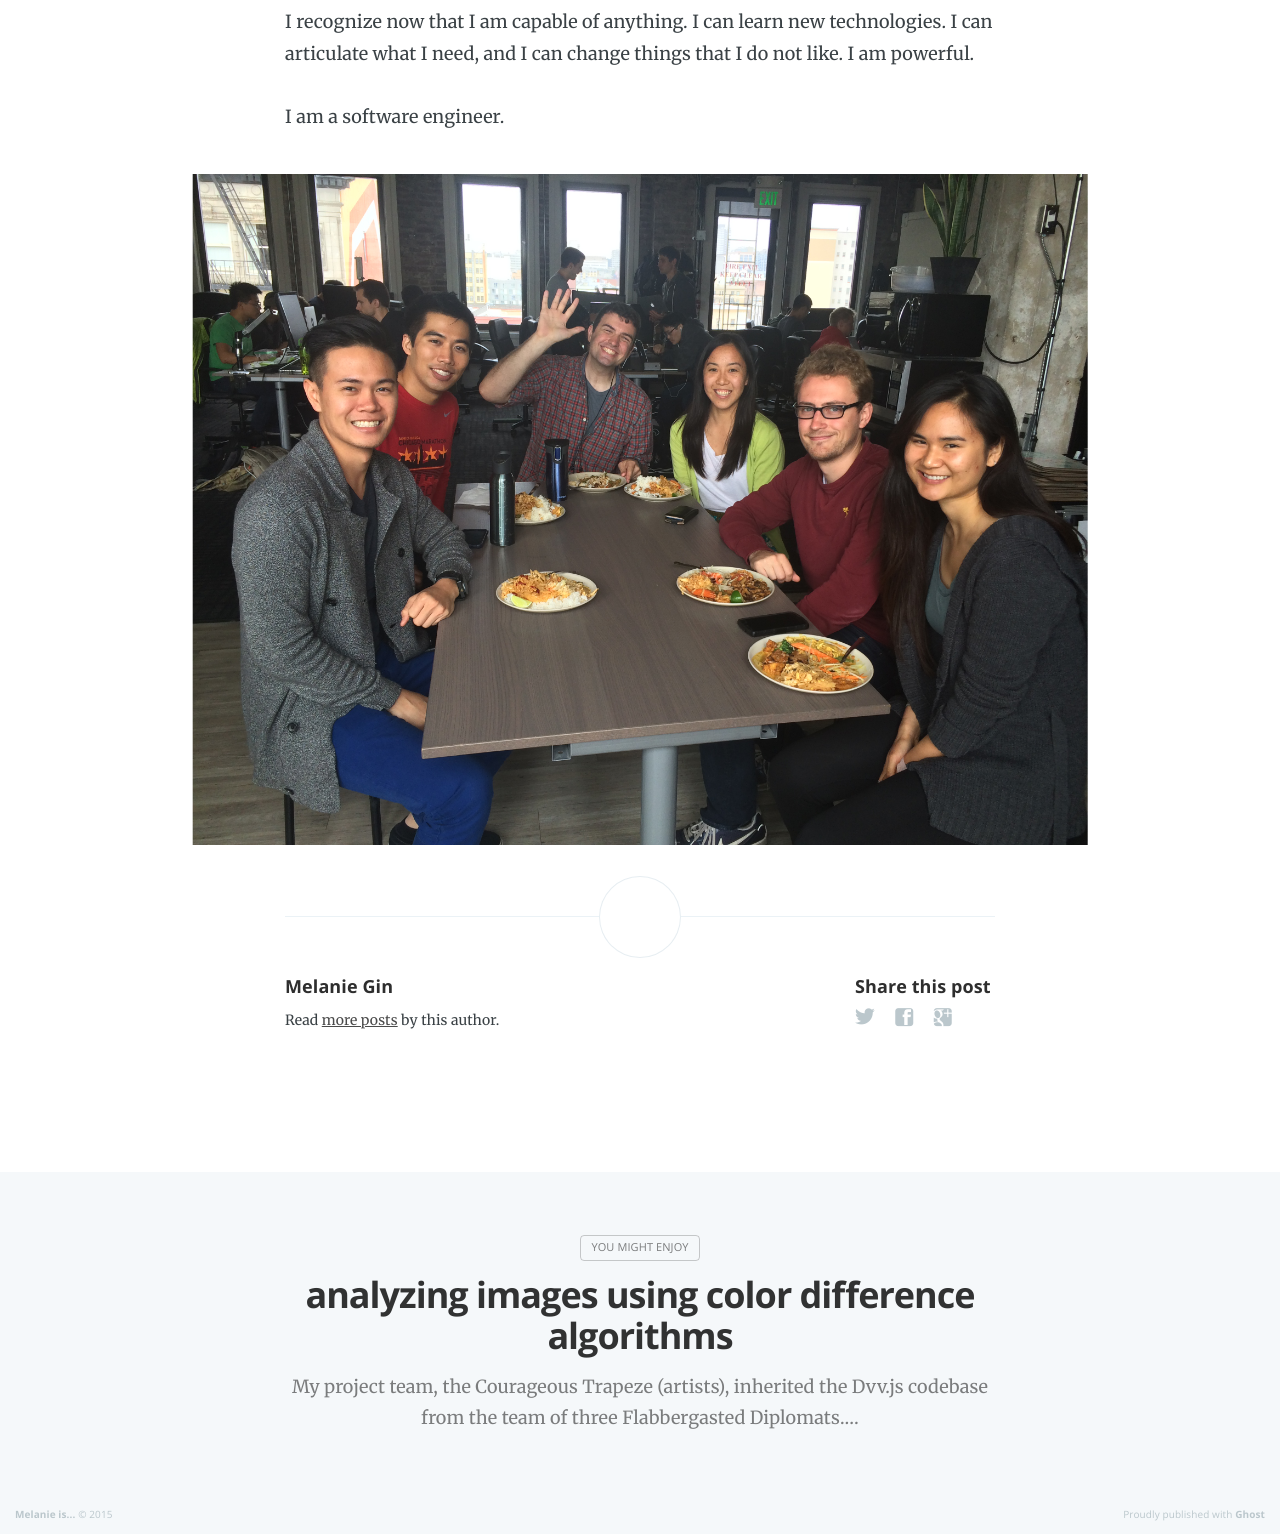
==== commit 7c182841: "Blog update at 2015-06-17 07:09:35" ====
--- a/a-software-engineer/index.html
+++ b/a-software-engineer/index.html
@@ -22,7 +22,7 @@
     <meta property="og:description" content="I am a software engineer. Just writing that line evokes a series of emotions. The immediate reaction is self-doubt and cognitive dissonance. Am I really an engineer or I am just pretending? I couldn’t understand [insert technical concept here]...">
     <meta property="og:url" content="http://onelovelyname.github.io/a-software-engineer/">
     <meta property="article:published_time" content="2015-06-17T06:58:47.123Z">
-    <meta property="article:modified_time" content="2015-06-17T06:58:47.122Z">
+    <meta property="article:modified_time" content="2015-06-17T07:08:51.946Z">
     
     <meta name="twitter:card" content="summary">
     <meta name="twitter:title" content="a software engineer">
@@ -45,7 +45,7 @@
     "headline": "a software engineer",
     "url": "http://onelovelyname.github.io/a-software-engineer/",
     "datePublished": "2015-06-17T06:58:47.123Z",
-    "dateModified": "2015-06-17T06:58:47.122Z",
+    "dateModified": "2015-06-17T07:08:51.946Z",
     "description": "I am a software engineer. Just writing that line evokes a series of emotions. The immediate reaction is self-doubt and cognitive dissonance. Am I really an engineer or I am just pretending? I couldn’t understand [insert technical concept here]..."
 }
     </script>
@@ -114,6 +114,8 @@
 <p>I recognize now that I am capable of anything. I can learn new technologies. I can articulate what I need, and I can change things that I do not like. I am powerful.</p>
 
 <p>I am a software engineer. </p>
+
+<p><img src="../content/images/2015/06/IMG_6117.JPG" alt="Our first day as HIRs at Hack Reactor!"></p>
         </section>
 
         <footer class="post-footer">
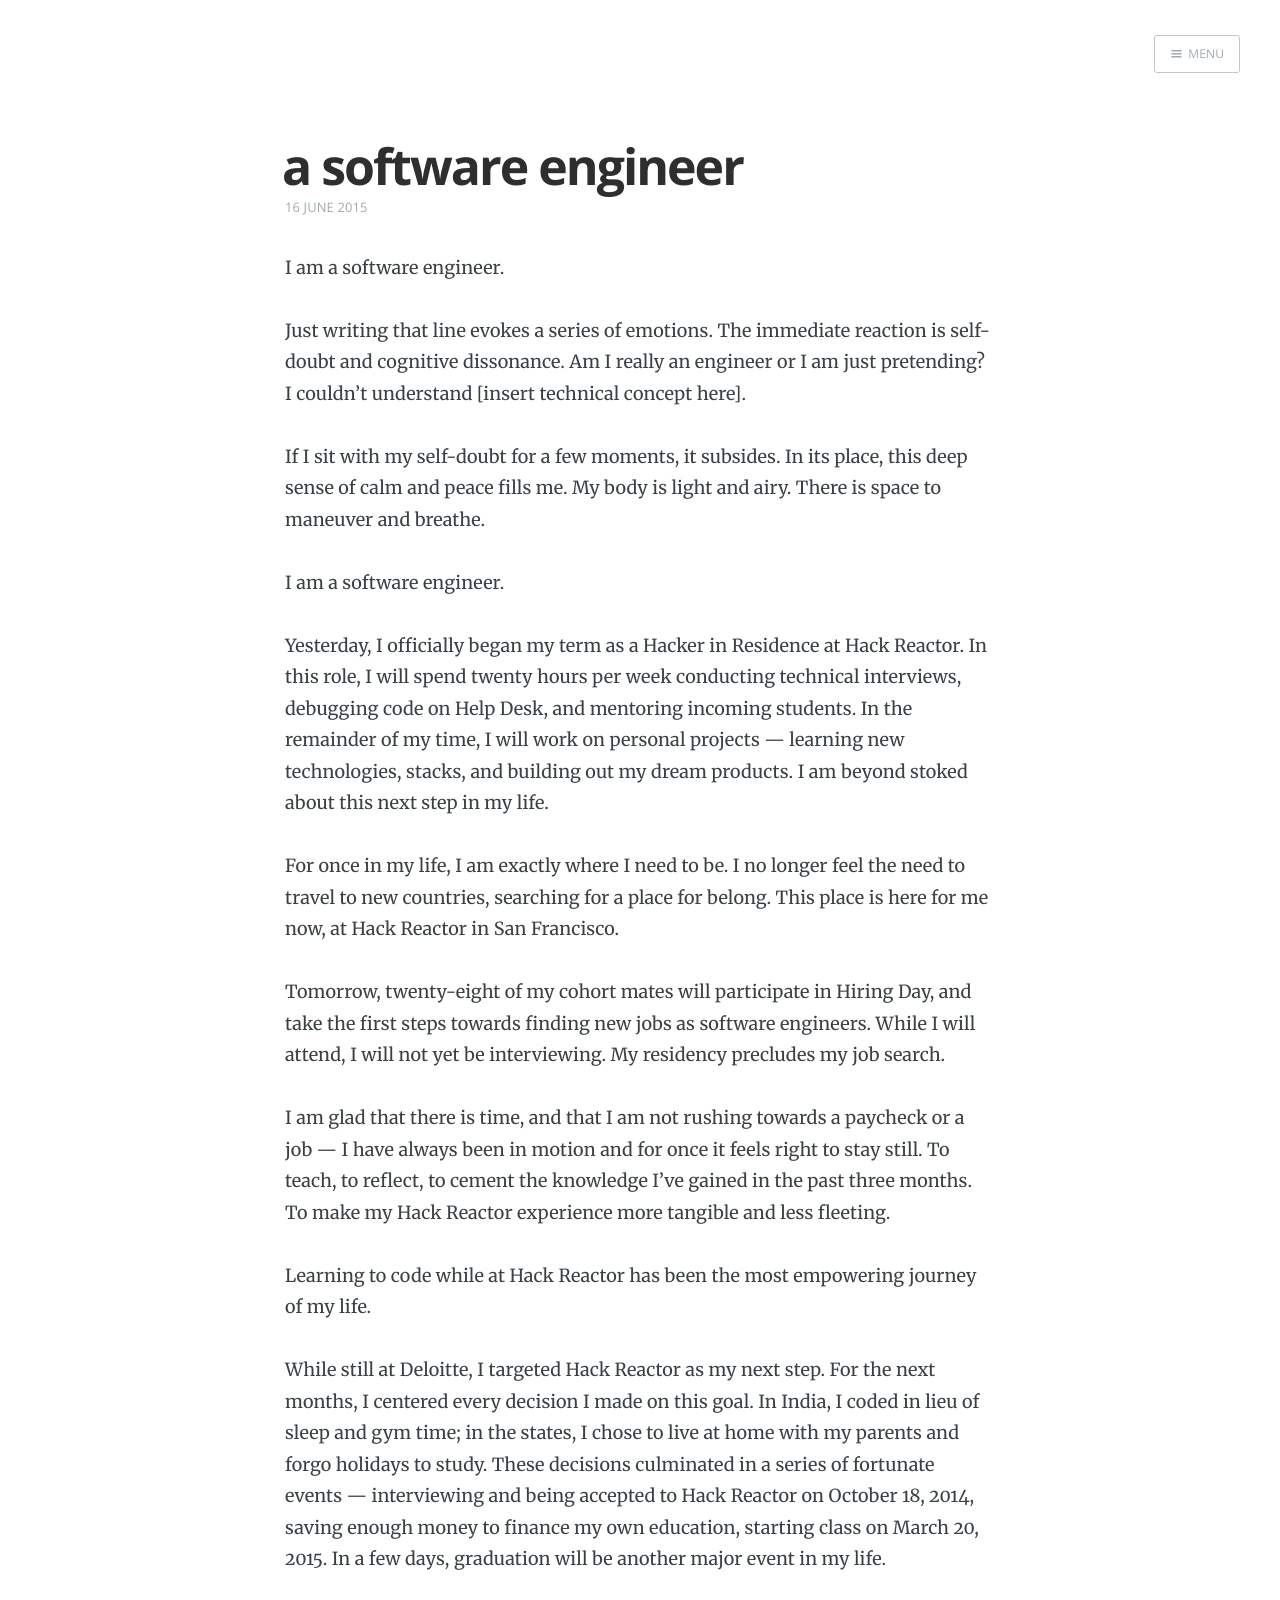
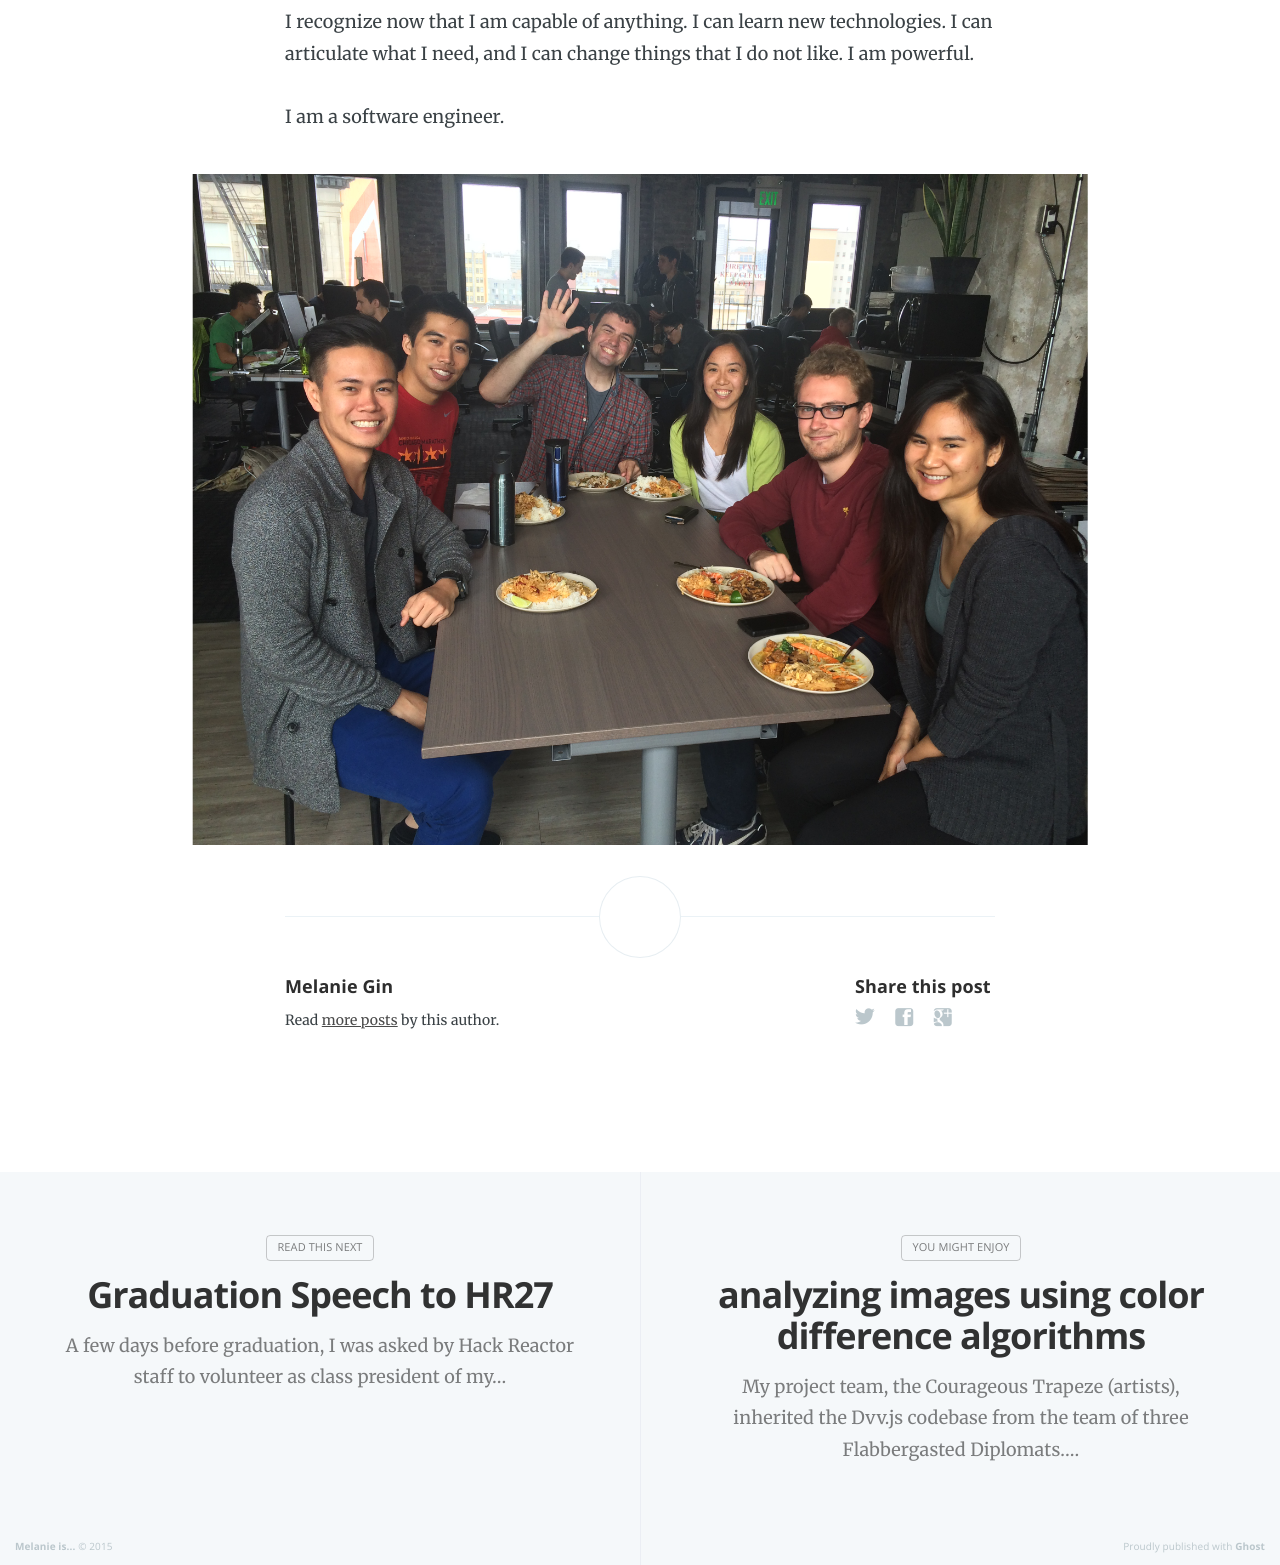
==== commit af2f5383: "Blog update at 2015-06-29 20:54:06" ====
--- a/a-software-engineer/index.html
+++ b/a-software-engineer/index.html
@@ -11,7 +11,7 @@
 
     <link rel="shortcut icon" href="../favicon.ico">
 
-    <link rel="stylesheet" type="text/css" href="../assets/css/screen.css?v=daad687868">
+    <link rel="stylesheet" type="text/css" href="../assets/css/screen.css?v=f7a6480ad7">
     <link rel="stylesheet" type="text/css" href="http://fonts.googleapis.com/css?family=Merriweather:300,700,700italic,300italic%7COpen+Sans:700,400">
 
     <link rel="canonical" href="http://onelovelyname.github.io/a-software-engineer/">
@@ -155,6 +155,12 @@
 </main>
 
 <aside class="read-next">
+    <a class="read-next-story no-cover" href="../graduation-speech-to-hr27/">
+        <section class="post">
+            <h2>Graduation Speech to HR27</h2>
+            <p>A few days before graduation, I was asked by Hack Reactor staff to volunteer as class president of my…</p>
+        </section>
+    </a>
     <a class="read-next-story prev no-cover" href="../analyzing-images/">
         <section class="post">
             <h2>analyzing images using color difference algorithms</h2>
@@ -172,9 +178,9 @@
 
     </div>
 
-    <script src="../public/jquery.js?v=daad687868"></script>
+    <script src="../public/jquery.js?v=f7a6480ad7"></script>
 
-    <script type="text/javascript" src="../assets/js/jquery.fitvids.js?v=daad687868"></script>
-    <script type="text/javascript" src="../assets/js/index.js?v=daad687868"></script>
+    <script type="text/javascript" src="../assets/js/jquery.fitvids.js?v=f7a6480ad7"></script>
+    <script type="text/javascript" src="../assets/js/index.js?v=f7a6480ad7"></script>
 
 </body>
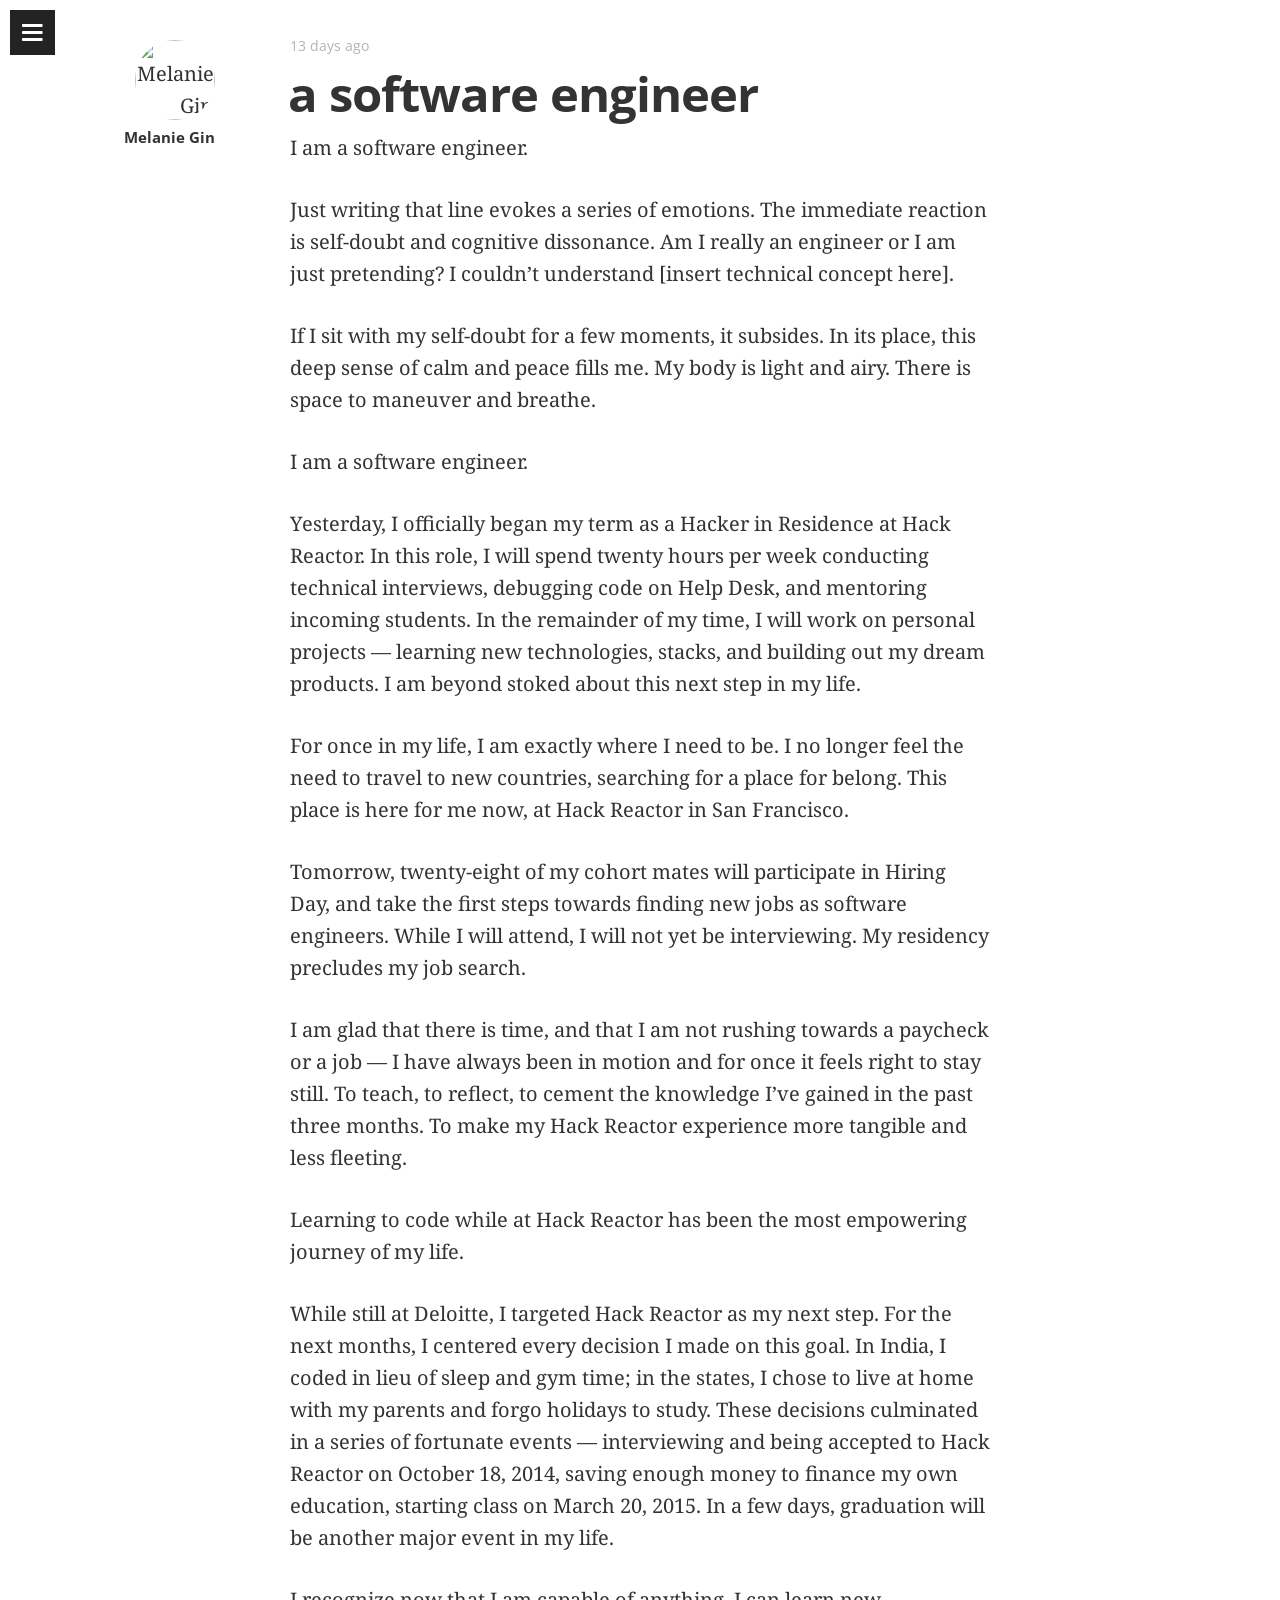
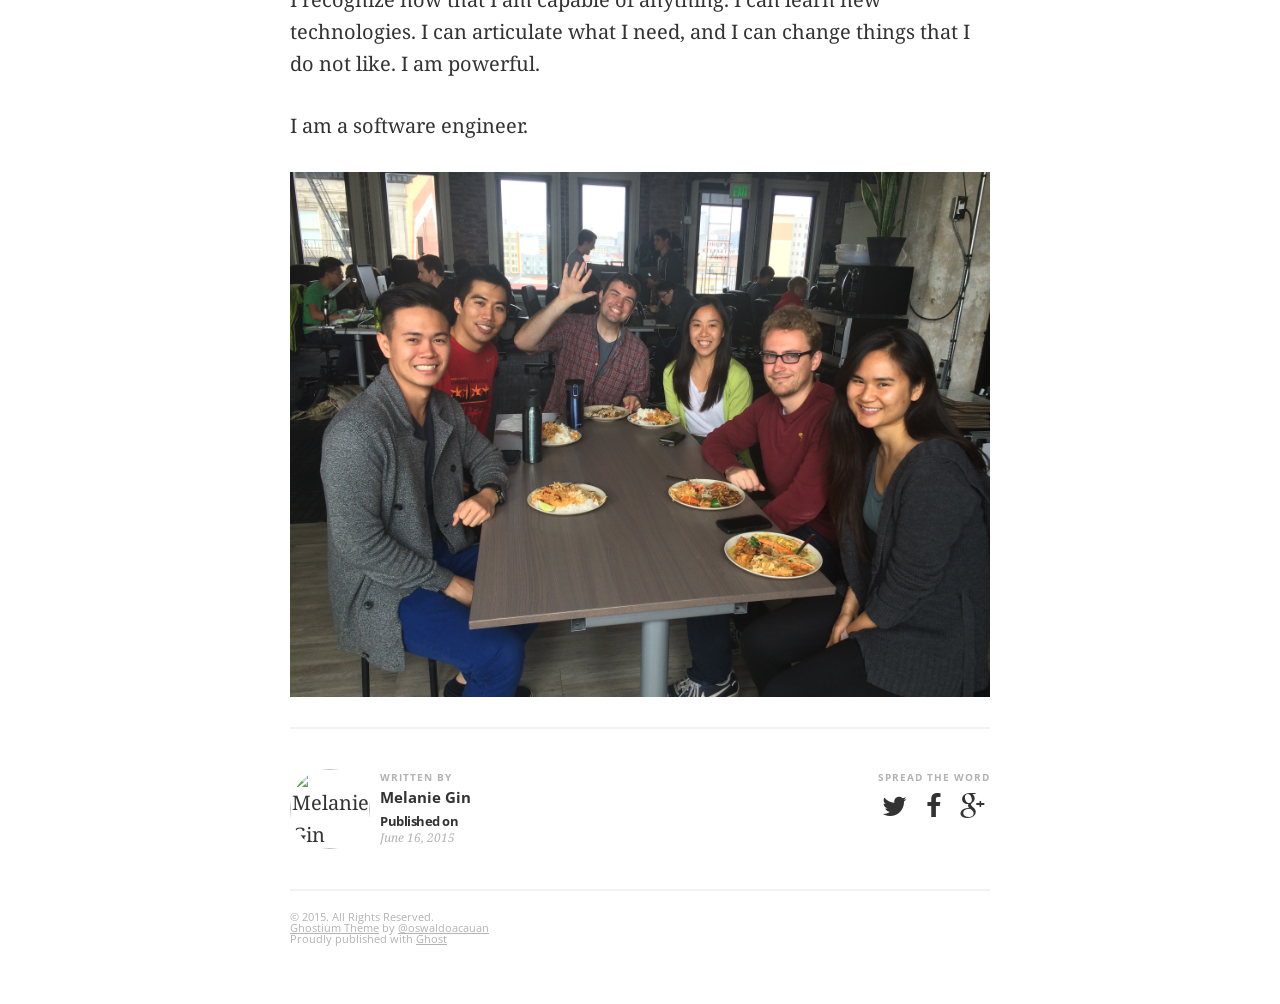
==== commit 189b9805: "Blog update at 2015-06-29 21:17:34" ====
--- a/a-software-engineer/index.html
+++ b/a-software-engineer/index.html
@@ -1,18 +1,69 @@
 
-<head>
+  <head>
     <meta charset="utf-8">
-    <meta http-equiv="X-UA-Compatible" content="IE=edge">
+    <meta http-equiv="Content-Type" content="text/html; charset=utf-8">
+    <meta http-equiv="X-UA-Compatible" content="IE=edge,chrome=1">
 
     <title>a software engineer</title>
+
+    <meta name="HandheldFriendly" content="True">
+    <meta name="MobileOptimized" content="320">
+    <meta name="apple-mobile-web-app-capable" content="yes">
+    <meta name="apple-mobile-web-app-status-bar-style" content="black-translucent">
+    <meta name="viewport" content="width=device-width, initial-scale=1, maximum-scale=1">
+
     <meta name="description" content="">
 
-    <meta name="HandheldFriendly" content="True">
-    <meta name="viewport" content="width=device-width, initial-scale=1.0">
-
-    <link rel="shortcut icon" href="../favicon.ico">
-
-    <link rel="stylesheet" type="text/css" href="../assets/css/screen.css?v=f7a6480ad7">
-    <link rel="stylesheet" type="text/css" href="http://fonts.googleapis.com/css?family=Merriweather:300,700,700italic,300italic%7COpen+Sans:700,400">
+    <meta name="twitter:card" content="summary">
+    <meta name="twitter:title" content="a software engineer">
+    <meta name="twitter:description" content="">
+
+    <meta property="og:type" content="article">
+    <meta property="og:title" content="a software engineer">
+    <meta property="og:description" content="">
+
+    <meta name="twitter:site" content="@yourblogtwitter">
+
+<meta name="twitter:creator" content="@yourtwitter">
+
+<meta name="google-site-verification" content="">
+
+<meta property="fb:admins" content="">
+
+    <link href="../favicon.ico" rel="shortcut icon" type="image/x-icon">
+    <link href="../apple-touch-icon-precomposed.png" rel="apple-touch-icon">
+
+    <link href="http://fonts.googleapis.com/" rel="dns-prefetch">
+    <link href="http://fonts.googleapis.com/css?family=Droid+Serif:400,700,400italic%7COpen+Sans:700,400&amp;subset=latin,latin-ext" rel="stylesheet">
+
+    <link rel="stylesheet" href="../assets/css/main.min.css?v=e5ff95d191">
+
+    <script type="text/javascript">
+      var ga_ua = 'UA-XXXXX-X';
+
+var disqus_shortname = 'example';
+
+var enable_pjax = true;
+
+      // Pace Options
+      // ==============
+      window.paceOptions = {
+        catchupTime: 100,
+        minTime: 100,
+        elements: false,
+        restartOnRequestAfter: 500,
+        startOnPageLoad: false
+      }
+
+      // Ghostium Globals
+      // ==============
+      window.GHOSTIUM = {};
+      GHOSTIUM.haveGA = typeof ga_ua !== 'undefined' && ga_ua !== 'UA-XXXXX-X';
+      GHOSTIUM.haveDisqus = typeof disqus_shortname !== 'undefined' && disqus_shortname !== 'example';
+      GHOSTIUM.enablePjax = typeof enable_pjax !== 'undefined' ? enable_pjax : true;
+    </script>
+
+    <script src="../assets/js/head-scripts.min.js?v=e5ff95d191"></script>
 
     <link rel="canonical" href="http://onelovelyname.github.io/a-software-engineer/">
     
@@ -52,45 +103,81 @@
 
     <meta name="generator" content="Ghost 0.6">
     <link rel="alternate" type="application/rss+xml" title="Melanie is..." href="http://onelovelyname.github.io/rss/">
-</head>
-<body class="post-template nav-closed">
-
-    <div class="nav">
-    <h3 class="nav-title">Menu</h3>
-    <a href="index.html#" class="nav-close">
-        <span class="hidden">Close</span>
-    </a>
-    <ul>
-            <li class="nav-home" role="presentation"><a href="http://onelovelyname.github.io/">Home</a></li>
+  </head>
+  <body class="post-template">
+
+    <button data-action="open-drawer" id="drawer-button" class="drawer-button"><i class="fa fa-bars"></i></button>
+<nav tabindex="-1" class="drawer">
+  <div class="drawer-container">
+    <!--.drawer-search(role="search")-->
+    <ul role="navigation" class="drawer-list">
+      
+<li class="drawer-list-item">
+  <a href="../" data-pjax>
+    <i class="fa fa-home"></i>Home
+  </a>
+</li>
+<li class="drawer-list-item">
+  <a href="http://onelovelyname.github.io/rss/">
+    <i class="fa fa-rss"></i>Subscribe to Feed
+  </a>
+</li>
+<li class="drawer-list-divider">
+<li class="drawer-list-item drawer-list-title">
+  Follow me
+</li>
+<li class="drawer-list-item">
+  <a href="http://twitter.com" target="_blank">
+    <i class="fa fa-twitter"></i>Twitter
+  </a>
+</li>
+<li class="drawer-list-item">
+  <a href="http://github.com" target="_blank">
+    <i class="fa fa-github"></i>Github
+  </a>
+</li>
     </ul>
-    <a class="subscribe-button icon-feed" href="http://onelovelyname.github.io/rss/">Subscribe</a>
-</div>
-<span class="nav-cover"></span>
-
-
-    <div class="site-wrapper">
-
-        
-
-
-<header class="main-header post-head no-cover">
-    <nav class="main-nav  clearfix">
-        
-            <a class="menu-button icon-menu" href="index.html#"><span class="word">Menu</span></a>
-    </nav>
-</header>
-
-<main class="content" role="main">
-    <article class="post">
-
-        <header class="post-header">
-            <h1 class="post-title">a software engineer</h1>
-            <section class="post-meta">
-                <time class="post-date" datetime="2015-06-16">16 June 2015</time> 
-            </section>
-        </header>
-
-        <section class="post-content">
+  </div>
+</nav>
+
+    <div class="drawer-overlay"></div>
+    <main id="container" role="main" class="container">
+      <div class="surface">
+        <div class="surface-container">
+          <div data-pjax-container class="content">
+            
+<section class="wrapper wrapper-post">
+  <div class="wrapper-container">
+    <article itemscope itemtype="http://schema.org/BlogPosting" role="article" class="post post">
+        <section class="post-container">
+          <header class="post-header">
+            <ul class="post-meta-list">
+              <li class="post-meta-item">
+                <time datetime="2015-06-16" itemprop="datePublished">
+                  13 days ago
+                </time>
+              </li>
+              <li class="post-meta-item">
+                <a href="index.html#disqus_thread" data-disqus-identifier="5">Comments</a>
+              </li>
+            </ul>
+            <h1 itemprop="name headline" class="post-title"><a href="index.html" itemprop="url" data-pjax title="a software engineer">a software engineer</a></h1>
+            <!--h2 itemprop="about" class="post-subtitle"></h2-->
+          </header>
+          <aside class="post-side">
+            <div class="post-author">
+                <a href="index.html" class="post-author-avatar">
+                  <img src="http://www.gravatar.com/avatar/c5a2af137be70dcd7b7b6ba5c1eca181?s=250&amp;d=mm&amp;r=x" alt="Melanie Gin">
+                </a>
+              <div class="post-author-info">
+                <a href="index.html" class="post-author-name">
+                  Melanie Gin
+                </a>
+                <p class="post-author-bio"></p>
+              </div>
+            </div>
+          </aside>
+          <div itemprop="articleBody" class="post-body">
             <p>I am a software engineer.</p>
 
 <p>Just writing that line evokes a series of emotions. The immediate reaction is self-doubt and cognitive dissonance. Am I really an engineer or I am just pretending? I couldn’t understand [insert technical concept here].</p>
@@ -116,71 +203,89 @@
 <p>I am a software engineer. </p>
 
 <p><img src="../content/images/2015/06/IMG_6117.JPG" alt="Our first day as HIRs at Hack Reactor!"></p>
+          </div>
+          <footer class="post-footer">
+            <div itemprop="author" itemscope itemtype="http://schema.org/Person" class="post-author">
+                <a href="index.html" class="post-author-avatar">
+                  <img itemprop="image" src="http://www.gravatar.com/avatar/c5a2af137be70dcd7b7b6ba5c1eca181?s=250&amp;d=mm&amp;r=x" alt="Melanie Gin">
+                </a>
+              <div class="post-author-info">
+                <h4 class="post-footer-heading">Written By</h4>
+                <a href="index.html" itemprop="url" class="post-author-name">
+                  <span itemprop="name">Melanie Gin</span>
+                </a>
+                <p itemprop="description" class="post-author-bio"></p>
+                <p class="post-info">
+                  <b class="post-info-title">Published on</b>
+                  <time class="post-date">June 16, 2015</time>
+                </p>
+              </div>
+            </div>
+            <div class="post-social">
+              <h4 class="post-footer-heading">Spread the word</h4>
+              <a href="index.html#" data-action="share-twitter"><i class="fa fa-fw fa-lg fa-twitter"></i></a>
+              <a href="index.html#" data-action="share-facebook"><i class="fa fa-fw fa-lg fa-facebook"></i></a>
+              <a href="index.html#" data-action="share-gplus"><i class="fa fa-fw fa-lg fa-google-plus"></i></a>
+            </div>
+          </footer>
         </section>
-
-        <footer class="post-footer">
-
-
-            <figure class="author-image">
-                <a class="img" href="../author/melanie/" style="background-image: url(http://www.gravatar.com/avatar/c5a2af137be70dcd7b7b6ba5c1eca181?s=250&amp;d=mm&amp;r=x)"><span class="hidden">Melanie Gin's Picture</span></a>
-            </figure>
-
-            <section class="author">
-                <h4><a href="../author/melanie/">Melanie Gin</a></h4>
-
-                    <p>Read <a href="../author/melanie/">more posts</a> by this author.</p>
-                <div class="author-meta">
-                    
-                    
-                </div>
-            </section>
-
-
-            <section class="share">
-                <h4>Share this post</h4>
-                <a class="icon-twitter" href="https://twitter.com/share?text=a%20software%20engineer&amp;url=http://onelovelyname.github.io/a-software-engineer/" onclick="window.open(this.href, 'twitter-share', 'width=550,height=235');return false;">
-                    <span class="hidden">Twitter</span>
-                </a>
-                <a class="icon-facebook" href="https://www.facebook.com/sharer/sharer.php?u=http://onelovelyname.github.io/a-software-engineer/" onclick="window.open(this.href, 'facebook-share','width=580,height=296');return false;">
-                    <span class="hidden">Facebook</span>
-                </a>
-                <a class="icon-google-plus" href="https://plus.google.com/share?url=http://onelovelyname.github.io/a-software-engineer/" onclick="window.open(this.href, 'google-plus-share', 'width=490,height=530');return false;">
-                    <span class="hidden">Google+</span>
-                </a>
-            </section>
-
-        </footer>
-
+      <section itemprop="comment" class="post-comments">
+        <div id="disqus_thread"></div>
+      </section>
     </article>
-</main>
-
-<aside class="read-next">
-    <a class="read-next-story no-cover" href="../graduation-speech-to-hr27/">
-        <section class="post">
-            <h2>Graduation Speech to HR27</h2>
-            <p>A few days before graduation, I was asked by Hack Reactor staff to volunteer as class president of my…</p>
-        </section>
-    </a>
-    <a class="read-next-story prev no-cover" href="../analyzing-images/">
-        <section class="post">
-            <h2>analyzing images using color difference algorithms</h2>
-            <p>My project team, the Courageous Trapeze (artists), inherited the Dvv.js codebase from the team of three Flabbergasted Diplomats.…</p>
-        </section>
-    </a>
-</aside>
-
-
-
-        <footer class="site-footer clearfix">
-            <section class="copyright"><a href="http://onelovelyname.github.io">Melanie is...</a> © 2015</section>
-            <section class="poweredby">Proudly published with <a href="https://ghost.org">Ghost</a></section>
-        </footer>
-
-    </div>
-
-    <script src="../public/jquery.js?v=f7a6480ad7"></script>
-
-    <script type="text/javascript" src="../assets/js/jquery.fitvids.js?v=f7a6480ad7"></script>
-    <script type="text/javascript" src="../assets/js/index.js?v=f7a6480ad7"></script>
-
-</body>
+
+    <footer role="contentinfo" class="footer">
+  <p><small>© 2015. All Rights Reserved.</small></p>
+  <p><small><a href="http://ghostium.oswaldoacauan.com/" target="_blank">Ghostium Theme</a> by <a href="http://twitter.com/oswaldoacauan" target="_blank">@oswaldoacauan</a></small></p>
+  <p><small>Proudly published with <a href="http://ghost.org" target="_blank">Ghost</a></small></p>
+</footer>
+  </div>
+</section>
+
+<script type="text/javascript">
+  if(GHOSTIUM.haveDisqus) {
+    var disqus_identifier = '5';
+
+    if(typeof DISQUS !== 'object') {
+      (function () {
+      var s = document.createElement('script'); s.async = true;
+      s.type = 'text/javascript';
+      s.src = '//' + disqus_shortname + '.disqus.com/embed.js';
+      (document.getElementsByTagName('HEAD')[0] || document.getElementsByTagName('BODY')[0]).appendChild(s);
+      }());
+    }
+  } else {
+    document.querySelector('.post-comments').remove();
+  }
+</script>
+
+          </div>
+        </div>
+      </div>
+    </main>
+
+    <script src="../public/jquery.js?v=e5ff95d191"></script>
+
+    <script src="../assets/js/foot-scripts.min.js?v=e5ff95d191"></script>
+
+    <script type="text/javascript">
+
+      if(GHOSTIUM.haveGA) {
+        (function(g,h,o,s,t,z){g.GoogleAnalyticsObject=s;g[s]||(g[s]=
+        function(){(g[s].q=g[s].q||[]).push(arguments)});g[s].s=+new Date;
+        t=h.createElement(o);z=h.getElementsByTagName(o)[0];
+        t.src='//www.google-analytics.com/analytics.js';
+        z.parentNode.insertBefore(t,z)}(window,document,'script','ga'));
+        ga('create',ga_ua);ga('send','pageview');
+      }
+
+      if(GHOSTIUM.haveDisqus) {
+        (function () {
+        var s = document.createElement('script'); s.async = true;
+        s.type = 'text/javascript';
+        s.src = '//' + disqus_shortname + '.disqus.com/count.js';
+        (document.getElementsByTagName('HEAD')[0] || document.getElementsByTagName('BODY')[0]).appendChild(s);
+        }());
+      }
+    </script>
+  </body>
--- a/assets/css/main.min.css
+++ b/assets/css/main.min.css
@@ -0,0 +1,9 @@
+/*!
+ * Ghostium
+ * A Ghost theme focused on content based on Medium design/ux
+ * http://ghostium.oswaldoacauan.com/
+ * @author Oswaldo Acauan http://oswaldoacauan.com
+ * @version 2.2.1
+ * Copyright 2013. MIT licensed.
+ */
+@charset "UTF-8";@font-face{font-family:FontAwesome;src:url(../fonts/fontawesome-webfont.eot?v=4.1.0);src:url(../fonts/fontawesome-webfont.eot?) format('embedded-opentype'),url(../fonts/fontawesome-webfont.woff?v=4.1.0) format('woff'),url(../fonts/fontawesome-webfont.ttf?v=4.1.0) format('truetype'),url(../fonts/fontawesome-webfont.svg?v=4.1.0) format('svg');font-weight:400;font-style:normal}.fa{display:inline-block;font-family:FontAwesome;font-style:normal;font-weight:400;line-height:1;-webkit-font-smoothing:antialiased;-moz-osx-font-smoothing:grayscale}.fa-lg{font-size:1.33333333em;line-height:.75em;vertical-align:-15%}.fa-2x{font-size:2em}.fa-3x{font-size:3em}.fa-4x{font-size:4em}.fa-5x{font-size:5em}.fa-fw{width:1.28571429em;text-align:center}.fa-ul{padding-left:0;margin-left:2.14285714em;list-style-type:none}.fa-ul>li{position:relative}.fa-li{position:absolute;left:-2.14285714em;width:2.14285714em;top:.14285714em;text-align:center}.fa-li.fa-lg{left:-1.85714286em}.fa-border{padding:.2em .25em .15em;border:solid .08em #eee;border-radius:.1em}.pull-right{float:right}.pull-left{float:left}.fa.pull-left{margin-right:.3em}.fa.pull-right{margin-left:.3em}.fa-spin{-webkit-animation:spin 2s infinite linear;animation:spin 2s infinite linear}@-webkit-keyframes spin{0%{-webkit-transform:rotate(0)}100%{-webkit-transform:rotate(359deg)}}@keyframes spin{0%{-webkit-transform:rotate(0);-ms-transform:rotate(0);transform:rotate(0)}100%{-webkit-transform:rotate(359deg);-ms-transform:rotate(359deg);transform:rotate(359deg)}}.fa-rotate-90{filter:progid:DXImageTransform.Microsoft.BasicImage(rotation=1);-webkit-transform:rotate(90deg);-ms-transform:rotate(90deg);transform:rotate(90deg)}.fa-rotate-180{filter:progid:DXImageTransform.Microsoft.BasicImage(rotation=2);-webkit-transform:rotate(180deg);-ms-transform:rotate(180deg);transform:rotate(180deg)}.fa-rotate-270{filter:progid:DXImageTransform.Microsoft.BasicImage(rotation=3);-webkit-transform:rotate(270deg);-ms-transform:rotate(270deg);transform:rotate(270deg)}.fa-flip-horizontal{filter:progid:DXImageTransform.Microsoft.BasicImage(rotation=0, mirror=1);-webkit-transform:scale(-1,1);-ms-transform:scale(-1,1);transform:scale(-1,1)}.fa-flip-vertical{filter:progid:DXImageTransform.Microsoft.BasicImage(rotation=2, mirror=1);-webkit-transform:scale(1,-1);-ms-transform:scale(1,-1);transform:scale(1,-1)}.fa-stack{position:relative;display:inline-block;width:2em;height:2em;line-height:2em;vertical-align:middle}.fa-stack-1x,.fa-stack-2x{position:absolute;left:0;width:100%;text-align:center}.fa-stack-1x{line-height:inherit}.fa-stack-2x{font-size:2em}.fa-inverse{color:#fff}.fa-glass:before{content:"\f000"}.fa-music:before{content:"\f001"}.fa-search:before{content:"\f002"}.fa-envelope-o:before{content:"\f003"}.fa-heart:before{content:"\f004"}.fa-star:before{content:"\f005"}.fa-star-o:before{content:"\f006"}.fa-user:before{content:"\f007"}.fa-film:before{content:"\f008"}.fa-th-large:before{content:"\f009"}.fa-th:before{content:"\f00a"}.fa-th-list:before{content:"\f00b"}.fa-check:before{content:"\f00c"}.fa-times:before{content:"\f00d"}.fa-search-plus:before{content:"\f00e"}.fa-search-minus:before{content:"\f010"}.fa-power-off:before{content:"\f011"}.fa-signal:before{content:"\f012"}.fa-gear:before,.fa-cog:before{content:"\f013"}.fa-trash-o:before{content:"\f014"}.fa-home:before{content:"\f015"}.fa-file-o:before{content:"\f016"}.fa-clock-o:before{content:"\f017"}.fa-road:before{content:"\f018"}.fa-download:before{content:"\f019"}.fa-arrow-circle-o-down:before{content:"\f01a"}.fa-arrow-circle-o-up:before{content:"\f01b"}.fa-inbox:before{content:"\f01c"}.fa-play-circle-o:before{content:"\f01d"}.fa-rotate-right:before,.fa-repeat:before{content:"\f01e"}.fa-refresh:before{content:"\f021"}.fa-list-alt:before{content:"\f022"}.fa-lock:before{content:"\f023"}.fa-flag:before{content:"\f024"}.fa-headphones:before{content:"\f025"}.fa-volume-off:before{content:"\f026"}.fa-volume-down:before{content:"\f027"}.fa-volume-up:before{content:"\f028"}.fa-qrcode:before{content:"\f029"}.fa-barcode:before{content:"\f02a"}.fa-tag:before{content:"\f02b"}.fa-tags:before{content:"\f02c"}.fa-book:before{content:"\f02d"}.fa-bookmark:before{content:"\f02e"}.fa-print:before{content:"\f02f"}.fa-camera:before{content:"\f030"}.fa-font:before{content:"\f031"}.fa-bold:before{content:"\f032"}.fa-italic:before{content:"\f033"}.fa-text-height:before{content:"\f034"}.fa-text-width:before{content:"\f035"}.fa-align-left:before{content:"\f036"}.fa-align-center:before{content:"\f037"}.fa-align-right:before{content:"\f038"}.fa-align-justify:before{content:"\f039"}.fa-list:before{content:"\f03a"}.fa-dedent:before,.fa-outdent:before{content:"\f03b"}.fa-indent:before{content:"\f03c"}.fa-video-camera:before{content:"\f03d"}.fa-photo:before,.fa-image:before,.fa-picture-o:before{content:"\f03e"}.fa-pencil:before{content:"\f040"}.fa-map-marker:before{content:"\f041"}.fa-adjust:before{content:"\f042"}.fa-tint:before{content:"\f043"}.fa-edit:before,.fa-pencil-square-o:before{content:"\f044"}.fa-share-square-o:before{content:"\f045"}.fa-check-square-o:before{content:"\f046"}.fa-arrows:before{content:"\f047"}.fa-step-backward:before{content:"\f048"}.fa-fast-backward:before{content:"\f049"}.fa-backward:before{content:"\f04a"}.fa-play:before{content:"\f04b"}.fa-pause:before{content:"\f04c"}.fa-stop:before{content:"\f04d"}.fa-forward:before{content:"\f04e"}.fa-fast-forward:before{content:"\f050"}.fa-step-forward:before{content:"\f051"}.fa-eject:before{content:"\f052"}.fa-chevron-left:before{content:"\f053"}.fa-chevron-right:before{content:"\f054"}.fa-plus-circle:before{content:"\f055"}.fa-minus-circle:before{content:"\f056"}.fa-times-circle:before{content:"\f057"}.fa-check-circle:before{content:"\f058"}.fa-question-circle:before{content:"\f059"}.fa-info-circle:before{content:"\f05a"}.fa-crosshairs:before{content:"\f05b"}.fa-times-circle-o:before{content:"\f05c"}.fa-check-circle-o:before{content:"\f05d"}.fa-ban:before{content:"\f05e"}.fa-arrow-left:before{content:"\f060"}.fa-arrow-right:before{content:"\f061"}.fa-arrow-up:before{content:"\f062"}.fa-arrow-down:before{content:"\f063"}.fa-mail-forward:before,.fa-share:before{content:"\f064"}.fa-expand:before{content:"\f065"}.fa-compress:before{content:"\f066"}.fa-plus:before{content:"\f067"}.fa-minus:before{content:"\f068"}.fa-asterisk:before{content:"\f069"}.fa-exclamation-circle:before{content:"\f06a"}.fa-gift:before{content:"\f06b"}.fa-leaf:before{content:"\f06c"}.fa-fire:before{content:"\f06d"}.fa-eye:before{content:"\f06e"}.fa-eye-slash:before{content:"\f070"}.fa-warning:before,.fa-exclamation-triangle:before{content:"\f071"}.fa-plane:before{content:"\f072"}.fa-calendar:before{content:"\f073"}.fa-random:before{content:"\f074"}.fa-comment:before{content:"\f075"}.fa-magnet:before{content:"\f076"}.fa-chevron-up:before{content:"\f077"}.fa-chevron-down:before{content:"\f078"}.fa-retweet:before{content:"\f079"}.fa-shopping-cart:before{content:"\f07a"}.fa-folder:before{content:"\f07b"}.fa-folder-open:before{content:"\f07c"}.fa-arrows-v:before{content:"\f07d"}.fa-arrows-h:before{content:"\f07e"}.fa-bar-chart-o:before{content:"\f080"}.fa-twitter-square:before{content:"\f081"}.fa-facebook-square:before{content:"\f082"}.fa-camera-retro:before{content:"\f083"}.fa-key:before{content:"\f084"}.fa-gears:before,.fa-cogs:before{content:"\f085"}.fa-comments:before{content:"\f086"}.fa-thumbs-o-up:before{content:"\f087"}.fa-thumbs-o-down:before{content:"\f088"}.fa-star-half:before{content:"\f089"}.fa-heart-o:before{content:"\f08a"}.fa-sign-out:before{content:"\f08b"}.fa-linkedin-square:before{content:"\f08c"}.fa-thumb-tack:before{content:"\f08d"}.fa-external-link:before{content:"\f08e"}.fa-sign-in:before{content:"\f090"}.fa-trophy:before{content:"\f091"}.fa-github-square:before{content:"\f092"}.fa-upload:before{content:"\f093"}.fa-lemon-o:before{content:"\f094"}.fa-phone:before{content:"\f095"}.fa-square-o:before{content:"\f096"}.fa-bookmark-o:before{content:"\f097"}.fa-phone-square:before{content:"\f098"}.fa-twitter:before{content:"\f099"}.fa-facebook:before{content:"\f09a"}.fa-github:before{content:"\f09b"}.fa-unlock:before{content:"\f09c"}.fa-credit-card:before{content:"\f09d"}.fa-rss:before{content:"\f09e"}.fa-hdd-o:before{content:"\f0a0"}.fa-bullhorn:before{content:"\f0a1"}.fa-bell:before{content:"\f0f3"}.fa-certificate:before{content:"\f0a3"}.fa-hand-o-right:before{content:"\f0a4"}.fa-hand-o-left:before{content:"\f0a5"}.fa-hand-o-up:before{content:"\f0a6"}.fa-hand-o-down:before{content:"\f0a7"}.fa-arrow-circle-left:before{content:"\f0a8"}.fa-arrow-circle-right:before{content:"\f0a9"}.fa-arrow-circle-up:before{content:"\f0aa"}.fa-arrow-circle-down:before{content:"\f0ab"}.fa-globe:before{content:"\f0ac"}.fa-wrench:before{content:"\f0ad"}.fa-tasks:before{content:"\f0ae"}.fa-filter:before{content:"\f0b0"}.fa-briefcase:before{content:"\f0b1"}.fa-arrows-alt:before{content:"\f0b2"}.fa-group:before,.fa-users:before{content:"\f0c0"}.fa-chain:before,.fa-link:before{content:"\f0c1"}.fa-cloud:before{content:"\f0c2"}.fa-flask:before{content:"\f0c3"}.fa-cut:before,.fa-scissors:before{content:"\f0c4"}.fa-copy:before,.fa-files-o:before{content:"\f0c5"}.fa-paperclip:before{content:"\f0c6"}.fa-save:before,.fa-floppy-o:before{content:"\f0c7"}.fa-square:before{content:"\f0c8"}.fa-navicon:before,.fa-reorder:before,.fa-bars:before{content:"\f0c9"}.fa-list-ul:before{content:"\f0ca"}.fa-list-ol:before{content:"\f0cb"}.fa-strikethrough:before{content:"\f0cc"}.fa-underline:before{content:"\f0cd"}.fa-table:before{content:"\f0ce"}.fa-magic:before{content:"\f0d0"}.fa-truck:before{content:"\f0d1"}.fa-pinterest:before{content:"\f0d2"}.fa-pinterest-square:before{content:"\f0d3"}.fa-google-plus-square:before{content:"\f0d4"}.fa-google-plus:before{content:"\f0d5"}.fa-money:before{content:"\f0d6"}.fa-caret-down:before{content:"\f0d7"}.fa-caret-up:before{content:"\f0d8"}.fa-caret-left:before{content:"\f0d9"}.fa-caret-right:before{content:"\f0da"}.fa-columns:before{content:"\f0db"}.fa-unsorted:before,.fa-sort:before{content:"\f0dc"}.fa-sort-down:before,.fa-sort-desc:before{content:"\f0dd"}.fa-sort-up:before,.fa-sort-asc:before{content:"\f0de"}.fa-envelope:before{content:"\f0e0"}.fa-linkedin:before{content:"\f0e1"}.fa-rotate-left:before,.fa-undo:before{content:"\f0e2"}.fa-legal:before,.fa-gavel:before{content:"\f0e3"}.fa-dashboard:before,.fa-tachometer:before{content:"\f0e4"}.fa-comment-o:before{content:"\f0e5"}.fa-comments-o:before{content:"\f0e6"}.fa-flash:before,.fa-bolt:before{content:"\f0e7"}.fa-sitemap:before{content:"\f0e8"}.fa-umbrella:before{content:"\f0e9"}.fa-paste:before,.fa-clipboard:before{content:"\f0ea"}.fa-lightbulb-o:before{content:"\f0eb"}.fa-exchange:before{content:"\f0ec"}.fa-cloud-download:before{content:"\f0ed"}.fa-cloud-upload:before{content:"\f0ee"}.fa-user-md:before{content:"\f0f0"}.fa-stethoscope:before{content:"\f0f1"}.fa-suitcase:before{content:"\f0f2"}.fa-bell-o:before{content:"\f0a2"}.fa-coffee:before{content:"\f0f4"}.fa-cutlery:before{content:"\f0f5"}.fa-file-text-o:before{content:"\f0f6"}.fa-building-o:before{content:"\f0f7"}.fa-hospital-o:before{content:"\f0f8"}.fa-ambulance:before{content:"\f0f9"}.fa-medkit:before{content:"\f0fa"}.fa-fighter-jet:before{content:"\f0fb"}.fa-beer:before{content:"\f0fc"}.fa-h-square:before{content:"\f0fd"}.fa-plus-square:before{content:"\f0fe"}.fa-angle-double-left:before{content:"\f100"}.fa-angle-double-right:before{content:"\f101"}.fa-angle-double-up:before{content:"\f102"}.fa-angle-double-down:before{content:"\f103"}.fa-angle-left:before{content:"\f104"}.fa-angle-right:before{content:"\f105"}.fa-angle-up:before{content:"\f106"}.fa-angle-down:before{content:"\f107"}.fa-desktop:before{content:"\f108"}.fa-laptop:before{content:"\f109"}.fa-tablet:before{content:"\f10a"}.fa-mobile-phone:before,.fa-mobile:before{content:"\f10b"}.fa-circle-o:before{content:"\f10c"}.fa-quote-left:before{content:"\f10d"}.fa-quote-right:before{content:"\f10e"}.fa-spinner:before{content:"\f110"}.fa-circle:before{content:"\f111"}.fa-mail-reply:before,.fa-reply:before{content:"\f112"}.fa-github-alt:before{content:"\f113"}.fa-folder-o:before{content:"\f114"}.fa-folder-open-o:before{content:"\f115"}.fa-smile-o:before{content:"\f118"}.fa-frown-o:before{content:"\f119"}.fa-meh-o:before{content:"\f11a"}.fa-gamepad:before{content:"\f11b"}.fa-keyboard-o:before{content:"\f11c"}.fa-flag-o:before{content:"\f11d"}.fa-flag-checkered:before{content:"\f11e"}.fa-terminal:before{content:"\f120"}.fa-code:before{content:"\f121"}.fa-mail-reply-all:before,.fa-reply-all:before{content:"\f122"}.fa-star-half-empty:before,.fa-star-half-full:before,.fa-star-half-o:before{content:"\f123"}.fa-location-arrow:before{content:"\f124"}.fa-crop:before{content:"\f125"}.fa-code-fork:before{content:"\f126"}.fa-unlink:before,.fa-chain-broken:before{content:"\f127"}.fa-question:before{content:"\f128"}.fa-info:before{content:"\f129"}.fa-exclamation:before{content:"\f12a"}.fa-superscript:before{content:"\f12b"}.fa-subscript:before{content:"\f12c"}.fa-eraser:before{content:"\f12d"}.fa-puzzle-piece:before{content:"\f12e"}.fa-microphone:before{content:"\f130"}.fa-microphone-slash:before{content:"\f131"}.fa-shield:before{content:"\f132"}.fa-calendar-o:before{content:"\f133"}.fa-fire-extinguisher:before{content:"\f134"}.fa-rocket:before{content:"\f135"}.fa-maxcdn:before{content:"\f136"}.fa-chevron-circle-left:before{content:"\f137"}.fa-chevron-circle-right:before{content:"\f138"}.fa-chevron-circle-up:before{content:"\f139"}.fa-chevron-circle-down:before{content:"\f13a"}.fa-html5:before{content:"\f13b"}.fa-css3:before{content:"\f13c"}.fa-anchor:before{content:"\f13d"}.fa-unlock-alt:before{content:"\f13e"}.fa-bullseye:before{content:"\f140"}.fa-ellipsis-h:before{content:"\f141"}.fa-ellipsis-v:before{content:"\f142"}.fa-rss-square:before{content:"\f143"}.fa-play-circle:before{content:"\f144"}.fa-ticket:before{content:"\f145"}.fa-minus-square:before{content:"\f146"}.fa-minus-square-o:before{content:"\f147"}.fa-level-up:before{content:"\f148"}.fa-level-down:before{content:"\f149"}.fa-check-square:before{content:"\f14a"}.fa-pencil-square:before{content:"\f14b"}.fa-external-link-square:before{content:"\f14c"}.fa-share-square:before{content:"\f14d"}.fa-compass:before{content:"\f14e"}.fa-toggle-down:before,.fa-caret-square-o-down:before{content:"\f150"}.fa-toggle-up:before,.fa-caret-square-o-up:before{content:"\f151"}.fa-toggle-right:before,.fa-caret-square-o-right:before{content:"\f152"}.fa-euro:before,.fa-eur:before{content:"\f153"}.fa-gbp:before{content:"\f154"}.fa-dollar:before,.fa-usd:before{content:"\f155"}.fa-rupee:before,.fa-inr:before{content:"\f156"}.fa-cny:before,.fa-rmb:before,.fa-yen:before,.fa-jpy:before{content:"\f157"}.fa-ruble:before,.fa-rouble:before,.fa-rub:before{content:"\f158"}.fa-won:before,.fa-krw:before{content:"\f159"}.fa-bitcoin:before,.fa-btc:before{content:"\f15a"}.fa-file:before{content:"\f15b"}.fa-file-text:before{content:"\f15c"}.fa-sort-alpha-asc:before{content:"\f15d"}.fa-sort-alpha-desc:before{content:"\f15e"}.fa-sort-amount-asc:before{content:"\f160"}.fa-sort-amount-desc:before{content:"\f161"}.fa-sort-numeric-asc:before{content:"\f162"}.fa-sort-numeric-desc:before{content:"\f163"}.fa-thumbs-up:before{content:"\f164"}.fa-thumbs-down:before{content:"\f165"}.fa-youtube-square:before{content:"\f166"}.fa-youtube:before{content:"\f167"}.fa-xing:before{content:"\f168"}.fa-xing-square:before{content:"\f169"}.fa-youtube-play:before{content:"\f16a"}.fa-dropbox:before{content:"\f16b"}.fa-stack-overflow:before{content:"\f16c"}.fa-instagram:before{content:"\f16d"}.fa-flickr:before{content:"\f16e"}.fa-adn:before{content:"\f170"}.fa-bitbucket:before{content:"\f171"}.fa-bitbucket-square:before{content:"\f172"}.fa-tumblr:before{content:"\f173"}.fa-tumblr-square:before{content:"\f174"}.fa-long-arrow-down:before{content:"\f175"}.fa-long-arrow-up:before{content:"\f176"}.fa-long-arrow-left:before{content:"\f177"}.fa-long-arrow-right:before{content:"\f178"}.fa-apple:before{content:"\f179"}.fa-windows:before{content:"\f17a"}.fa-android:before{content:"\f17b"}.fa-linux:before{content:"\f17c"}.fa-dribbble:before{content:"\f17d"}.fa-skype:before{content:"\f17e"}.fa-foursquare:before{content:"\f180"}.fa-trello:before{content:"\f181"}.fa-female:before{content:"\f182"}.fa-male:before{content:"\f183"}.fa-gittip:before{content:"\f184"}.fa-sun-o:before{content:"\f185"}.fa-moon-o:before{content:"\f186"}.fa-archive:before{content:"\f187"}.fa-bug:before{content:"\f188"}.fa-vk:before{content:"\f189"}.fa-weibo:before{content:"\f18a"}.fa-renren:before{content:"\f18b"}.fa-pagelines:before{content:"\f18c"}.fa-stack-exchange:before{content:"\f18d"}.fa-arrow-circle-o-right:before{content:"\f18e"}.fa-arrow-circle-o-left:before{content:"\f190"}.fa-toggle-left:before,.fa-caret-square-o-left:before{content:"\f191"}.fa-dot-circle-o:before{content:"\f192"}.fa-wheelchair:before{content:"\f193"}.fa-vimeo-square:before{content:"\f194"}.fa-turkish-lira:before,.fa-try:before{content:"\f195"}.fa-plus-square-o:before{content:"\f196"}.fa-space-shuttle:before{content:"\f197"}.fa-slack:before{content:"\f198"}.fa-envelope-square:before{content:"\f199"}.fa-wordpress:before{content:"\f19a"}.fa-openid:before{content:"\f19b"}.fa-institution:before,.fa-bank:before,.fa-university:before{content:"\f19c"}.fa-mortar-board:before,.fa-graduation-cap:before{content:"\f19d"}.fa-yahoo:before{content:"\f19e"}.fa-google:before{content:"\f1a0"}.fa-reddit:before{content:"\f1a1"}.fa-reddit-square:before{content:"\f1a2"}.fa-stumbleupon-circle:before{content:"\f1a3"}.fa-stumbleupon:before{content:"\f1a4"}.fa-delicious:before{content:"\f1a5"}.fa-digg:before{content:"\f1a6"}.fa-pied-piper-square:before,.fa-pied-piper:before{content:"\f1a7"}.fa-pied-piper-alt:before{content:"\f1a8"}.fa-drupal:before{content:"\f1a9"}.fa-joomla:before{content:"\f1aa"}.fa-language:before{content:"\f1ab"}.fa-fax:before{content:"\f1ac"}.fa-building:before{content:"\f1ad"}.fa-child:before{content:"\f1ae"}.fa-paw:before{content:"\f1b0"}.fa-spoon:before{content:"\f1b1"}.fa-cube:before{content:"\f1b2"}.fa-cubes:before{content:"\f1b3"}.fa-behance:before{content:"\f1b4"}.fa-behance-square:before{content:"\f1b5"}.fa-steam:before{content:"\f1b6"}.fa-steam-square:before{content:"\f1b7"}.fa-recycle:before{content:"\f1b8"}.fa-automobile:before,.fa-car:before{content:"\f1b9"}.fa-cab:before,.fa-taxi:before{content:"\f1ba"}.fa-tree:before{content:"\f1bb"}.fa-spotify:before{content:"\f1bc"}.fa-deviantart:before{content:"\f1bd"}.fa-soundcloud:before{content:"\f1be"}.fa-database:before{content:"\f1c0"}.fa-file-pdf-o:before{content:"\f1c1"}.fa-file-word-o:before{content:"\f1c2"}.fa-file-excel-o:before{content:"\f1c3"}.fa-file-powerpoint-o:before{content:"\f1c4"}.fa-file-photo-o:before,.fa-file-picture-o:before,.fa-file-image-o:before{content:"\f1c5"}.fa-file-zip-o:before,.fa-file-archive-o:before{content:"\f1c6"}.fa-file-sound-o:before,.fa-file-audio-o:before{content:"\f1c7"}.fa-file-movie-o:before,.fa-file-video-o:before{content:"\f1c8"}.fa-file-code-o:before{content:"\f1c9"}.fa-vine:before{content:"\f1ca"}.fa-codepen:before{content:"\f1cb"}.fa-jsfiddle:before{content:"\f1cc"}.fa-life-bouy:before,.fa-life-saver:before,.fa-support:before,.fa-life-ring:before{content:"\f1cd"}.fa-circle-o-notch:before{content:"\f1ce"}.fa-ra:before,.fa-rebel:before{content:"\f1d0"}.fa-ge:before,.fa-empire:before{content:"\f1d1"}.fa-git-square:before{content:"\f1d2"}.fa-git:before{content:"\f1d3"}.fa-hacker-news:before{content:"\f1d4"}.fa-tencent-weibo:before{content:"\f1d5"}.fa-qq:before{content:"\f1d6"}.fa-wechat:before,.fa-weixin:before{content:"\f1d7"}.fa-send:before,.fa-paper-plane:before{content:"\f1d8"}.fa-send-o:before,.fa-paper-plane-o:before{content:"\f1d9"}.fa-history:before{content:"\f1da"}.fa-circle-thin:before{content:"\f1db"}.fa-header:before{content:"\f1dc"}.fa-paragraph:before{content:"\f1dd"}.fa-sliders:before{content:"\f1de"}.fa-share-alt:before{content:"\f1e0"}.fa-share-alt-square:before{content:"\f1e1"}.fa-bomb:before{content:"\f1e2"}code[class*=language-],pre[class*=language-]{color:#000;text-shadow:0 1px #fff;font-family:Consolas,Monaco,'Andale Mono',monospace;direction:ltr;text-align:left;white-space:pre;word-spacing:normal;word-break:normal;-moz-tab-size:4;-o-tab-size:4;tab-size:4;-webkit-hyphens:none;-moz-hyphens:none;-ms-hyphens:none;hyphens:none}pre[class*=language-]::-moz-selection,pre[class*=language-] ::-moz-selection,code[class*=language-]::-moz-selection,code[class*=language-] ::-moz-selection{text-shadow:none;background:#b3d4fc}pre[class*=language-]::selection,pre[class*=language-] ::selection,code[class*=language-]::selection,code[class*=language-] ::selection{text-shadow:none;background:#b3d4fc}@media print{code[class*=language-],pre[class*=language-]{text-shadow:none}}pre[class*=language-]{padding:1em;margin:.5em 0;overflow:auto}:not(pre)>code[class*=language-],pre[class*=language-]{background:#f5f2f0}:not(pre)>code[class*=language-]{padding:.1em;border-radius:.3em}.token.comment,.token.prolog,.token.doctype,.token.cdata{color:#708090}.token.punctuation{color:#999}.namespace{opacity:.7}.token.property,.token.tag,.token.boolean,.token.number,.token.constant,.token.symbol{color:#905}.token.selector,.token.attr-name,.token.string,.token.builtin{color:#690}.token.operator,.token.entity,.token.url,.language-css .token.string,.style .token.string,.token.variable{color:#a67f59;background:hsla(0,0%,100%,.5)}.token.atrule,.token.attr-value,.token.keyword{color:#07a}.token.regex,.token.important{color:#e90}.token.important{font-weight:700}.token.entity{cursor:help}.token a{color:inherit}.pace .pace-progress{background:#29d;position:fixed;z-index:2000;top:0;left:0;height:2px;-webkit-transition:width 1s;transition:width 1s}.pace-inactive{display:none}article,aside,details,figcaption,figure,footer,header,hgroup,main,nav,section,summary{display:block}audio,canvas,video{display:inline-block}audio:not([controls]){display:none;height:0}[hidden],template{display:none}html{font-family:sans-serif;-ms-text-size-adjust:100%;-webkit-text-size-adjust:100%}body{margin:0}a{background:0 0}a:focus{outline:thin dotted}a:active,a:hover{outline:0}h1{font-size:2em;margin:.67em 0}abbr[title]{border-bottom:1px dotted}b,strong{font-weight:700}dfn{font-style:italic}hr{-moz-box-sizing:content-box;-webkit-box-sizing:content-box;box-sizing:content-box;height:0}mark{background:#ff0;color:#000}code,kbd,pre,samp{font-family:monospace,serif;font-size:1em}pre{white-space:pre-wrap}q{quotes:"\201C" "\201D" "\2018" "\2019"}small{font-size:80%}sub,sup{font-size:75%;line-height:0;position:relative;vertical-align:baseline}sup{top:-.5em}sub{bottom:-.25em}img{border:0}svg:not(:root){overflow:hidden}figure{margin:0}fieldset{border:1px solid silver;margin:0 2px;padding:.35em .625em .75em}legend{border:0;padding:0}button,input,select,textarea{font-family:inherit;font-size:100%;margin:0}button,input{line-height:normal}button,select{text-transform:none}button,html input[type=button],input[type=reset],input[type=submit]{-webkit-appearance:button;cursor:pointer}button[disabled],html input[disabled]{cursor:default}input[type=checkbox],input[type=radio]{-webkit-box-sizing:border-box;-moz-box-sizing:border-box;box-sizing:border-box;padding:0}input[type=search]{-webkit-appearance:textfield;-moz-box-sizing:content-box;-webkit-box-sizing:content-box;box-sizing:content-box}input[type=search]::-webkit-search-cancel-button,input[type=search]::-webkit-search-decoration{-webkit-appearance:none}button::-moz-focus-inner,input::-moz-focus-inner{border:0;padding:0}textarea{overflow:auto;vertical-align:top}table{border-collapse:collapse;border-spacing:0}*{font-smoothing:antialiased;text-rendering:optimizeLegibility;-webkit-box-sizing:border-box;-moz-box-sizing:border-box;box-sizing:border-box}html{font-size:100%}body{font:400 20px/1.6 "Droid Serif",Georgia,Cambria,"Times New Roman",Times,serif;background:#fff;color:#333}@media only screen and (max-width:767px){body{font-size:18px;line-height:1.4}}.btn,button[type=submit],button[type=reset],input[type=submit],input[type=reset]{display:inline-block;position:relative;height:40px;padding:0 20px;border:0;color:#333;background-color:#f2f2f2;font-size:14px;line-height:39px;text-align:center;text-decoration:none;font-style:normal;cursor:pointer;border-bottom:1px solid rgba(0,0,0,.1);vertical-align:bottom;touch-callout:none;-webkit-user-select:none;-moz-user-select:none;-ms-user-select:none;user-select:none;font-family:"Open Sans","Myriad Pro","Lucida Grande","Lucida Sans Unicode","Lucida Sans",Geneva,Verdana,sans-serif;font-weight:400;border-radius:3px;-webkit-transition:all .1s ease;transition:all .1s ease}.btn:hover,button[type=submit]:hover,button[type=reset]:hover,input[type=submit]:hover,input[type=reset]:hover,.btn:focus,button[type=submit]:focus,button[type=reset]:focus,input[type=submit]:focus,input[type=reset]:focus{color:#333;background-image:-webkit-gradient(linear,left top,left bottom,from(rgba(0,0,0,.05)),to(rgba(0,0,0,.05)));background-image:-webkit-linear-gradient(top,rgba(0,0,0,.05),rgba(0,0,0,.05));background-image:linear-gradient(to bottom,rgba(0,0,0,.05),rgba(0,0,0,.05));background-repeat:repeat-x;border-bottom:1px solid rgba(0,0,0,.2)}.btn:active,button[type=submit]:active,button[type=reset]:active,input[type=submit]:active,input[type=reset]:active{background-image:-webkit-gradient(linear,left top,left bottom,from(rgba(0,0,0,.1)),to(rgba(0,0,0,.1)));background-image:-webkit-linear-gradient(top,rgba(0,0,0,.1),rgba(0,0,0,.1));background-image:linear-gradient(to bottom,rgba(0,0,0,.1),rgba(0,0,0,.1));background-repeat:repeat-x;border-top:1px solid rgba(0,0,0,.2);border-bottom-width:0}.btn.btn-small,button.btn-small[type=submit],button.btn-small[type=reset],input.btn-small[type=submit],input.btn-small[type=reset]{height:34px;line-height:35px}.btn.btn-big,button.btn-big[type=submit],button.btn-big[type=reset],input.btn-big[type=submit],input.btn-big[type=reset]{height:45px;line-height:44px}.btn.btn-primary,button[type=submit],button.btn-primary[type=reset],input[type=submit],input.btn-primary[type=reset]{background-color:#57a3e8;color:#fff}.btn.btn-primary:hover,button[type=submit]:hover,button.btn-primary[type=reset]:hover,input[type=submit]:hover,input.btn-primary[type=reset]:hover,.btn.btn-primary:focus,button[type=submit]:focus,button.btn-primary[type=reset]:focus,input[type=submit]:focus,input.btn-primary[type=reset]:focus{color:#fff}@-webkit-keyframes load-spinner{0%{-webkit-transform:rotate(0);transform:rotate(0);transform:rotate(0)}100%{-webkit-transform:rotate(360deg);transform:rotate(360deg);transform:rotate(360deg)}}@keyframes load-spinner{0%{-webkit-transform:rotate(0);-ms-transform:rotate(0);transform:rotate(0);transform:rotate(0)}100%{-webkit-transform:rotate(360deg);-ms-transform:rotate(360deg);transform:rotate(360deg);transform:rotate(360deg)}}[data-load-image]{position:relative;background-position:center;-webkit-background-size:cover;background-size:cover;background-color:#333;background-image:url([data-uri]);-webkit-transition:background-image .5s ease-in-out;transition:background-image .5s ease-in-out}[data-load-image]:before{content:"";display:block;position:absolute;top:50%;left:50%;width:14px;height:14px;margin-top:-7px;margin-left:-7px;border:solid 2px transparent;border-top-color:#fff;border-left-color:#fff;border-radius:10px;-webkit-animation:load-spinner 400ms linear infinite;animation:load-spinner 400ms linear infinite;-webkit-transition:opacity .2s;transition:opacity .2s}[data-load-image].image-loaded:before{opacity:0}img{max-width:100%;margin:0 auto}figure{position:relative;margin-bottom:30px;clear:both;outline:0;width:100%}figure figcaption{position:absolute;left:-170px;width:150px;top:0;color:#b3b3b3;font-style:italic;font-size:12px;line-height:1.3;color:#666665;outline:0;text-align:right}figure figcaption:before{width:25%;margin-left:75%;border:1px solid #f2f2f2;display:block;content:"";margin-bottom:10px}@media only screen and (max-width:1023px){figure figcaption:before{display:none}}@media only screen and (max-width:1023px){figure figcaption{position:relative;width:100%;text-align:center;left:0;margin-top:10px}}label,input[type=text],input[type=password],input[type=email],input[type=url],input[type=date],input[type=month],input[type=time],input[type=datetime],input[type=datetime-local],input[type=week],input[type=number],input[type=search],input[type=tel],input[type=color],select,textarea{font-family:"Open Sans","Myriad Pro","Lucida Grande","Lucida Sans Unicode","Lucida Sans",Geneva,Verdana,sans-serif;font-size:1rem}fieldset{border:0;margin-bottom:30px}input[type=text],input[type=password],input[type=email],input[type=url],input[type=date],input[type=month],input[type=time],input[type=datetime],input[type=datetime-local],input[type=week],input[type=number],input[type=search],input[type=tel],input[type=color],select,textarea{display:inline-block;background-color:#f2f2f2;color:#333;padding:.2rem .3rem;margin-bottom:5px;line-height:normal;border:0;-webkit-transition:all .3s linear;transition:all .3s linear}input[type=text]:focus,input[type=password]:focus,input[type=email]:focus,input[type=url]:focus,input[type=date]:focus,input[type=month]:focus,input[type=time]:focus,input[type=datetime]:focus,input[type=datetime-local]:focus,input[type=week]:focus,input[type=number]:focus,input[type=search]:focus,input[type=tel]:focus,input[type=color]:focus,select:focus,textarea:focus{outline:0;background-color:#e5e5e5}input[type=text]::-webkit-input-placeholder,input[type=text]:-moz-placeholder,input[type=text]::-moz-placeholder,input[type=text]:-ms-input-placeholder,input[type=password]::-webkit-input-placeholder,input[type=password]:-moz-placeholder,input[type=password]::-moz-placeholder,input[type=password]:-ms-input-placeholder,input[type=email]::-webkit-input-placeholder,input[type=email]:-moz-placeholder,input[type=email]::-moz-placeholder,input[type=email]:-ms-input-placeholder,input[type=url]::-webkit-input-placeholder,input[type=url]:-moz-placeholder,input[type=url]::-moz-placeholder,input[type=url]:-ms-input-placeholder,input[type=date]::-webkit-input-placeholder,input[type=date]:-moz-placeholder,input[type=date]::-moz-placeholder,input[type=date]:-ms-input-placeholder,input[type=month]::-webkit-input-placeholder,input[type=month]:-moz-placeholder,input[type=month]::-moz-placeholder,input[type=month]:-ms-input-placeholder,input[type=time]::-webkit-input-placeholder,input[type=time]:-moz-placeholder,input[type=time]::-moz-placeholder,input[type=time]:-ms-input-placeholder,input[type=datetime]::-webkit-input-placeholder,input[type=datetime]:-moz-placeholder,input[type=datetime]::-moz-placeholder,input[type=datetime]:-ms-input-placeholder,input[type=datetime-local]::-webkit-input-placeholder,input[type=datetime-local]:-moz-placeholder,input[type=datetime-local]::-moz-placeholder,input[type=datetime-local]:-ms-input-placeholder,input[type=week]::-webkit-input-placeholder,input[type=week]:-moz-placeholder,input[type=week]::-moz-placeholder,input[type=week]:-ms-input-placeholder,input[type=number]::-webkit-input-placeholder,input[type=number]:-moz-placeholder,input[type=number]::-moz-placeholder,input[type=number]:-ms-input-placeholder,input[type=search]::-webkit-input-placeholder,input[type=search]:-moz-placeholder,input[type=search]::-moz-placeholder,input[type=search]:-ms-input-placeholder,input[type=tel]::-webkit-input-placeholder,input[type=tel]:-moz-placeholder,input[type=tel]::-moz-placeholder,input[type=tel]:-ms-input-placeholder,input[type=color]::-webkit-input-placeholder,input[type=color]:-moz-placeholder,input[type=color]::-moz-placeholder,input[type=color]:-ms-input-placeholder,select::-webkit-input-placeholder,select:-moz-placeholder,select::-moz-placeholder,select:-ms-input-placeholder,textarea::-webkit-input-placeholder,textarea:-moz-placeholder,textarea::-moz-placeholder,textarea:-ms-input-placeholder{color:#b3b3b3;font-style:italic}input[type=text][disabled],input[type=text][readonly],input[type=password][disabled],input[type=password][readonly],input[type=email][disabled],input[type=email][readonly],input[type=url][disabled],input[type=url][readonly],input[type=date][disabled],input[type=date][readonly],input[type=month][disabled],input[type=month][readonly],input[type=time][disabled],input[type=time][readonly],input[type=datetime][disabled],input[type=datetime][readonly],input[type=datetime-local][disabled],input[type=datetime-local][readonly],input[type=week][disabled],input[type=week][readonly],input[type=number][disabled],input[type=number][readonly],input[type=search][disabled],input[type=search][readonly],input[type=tel][disabled],input[type=tel][readonly],input[type=color][disabled],input[type=color][readonly],select[disabled],select[readonly],textarea[disabled],textarea[readonly]{font-style:italic;color:#ccc}input[type=text][disabled],input[type=password][disabled],input[type=email][disabled],input[type=url][disabled],input[type=date][disabled],input[type=month][disabled],input[type=time][disabled],input[type=datetime][disabled],input[type=datetime-local][disabled],input[type=week][disabled],input[type=number][disabled],input[type=search][disabled],input[type=tel][disabled],input[type=color][disabled],select[disabled],textarea[disabled]{cursor:not-allowed}input[type=text][disabled]:focus,input[type=password][disabled]:focus,input[type=email][disabled]:focus,input[type=url][disabled]:focus,input[type=date][disabled]:focus,input[type=month][disabled]:focus,input[type=time][disabled]:focus,input[type=datetime][disabled]:focus,input[type=datetime-local][disabled]:focus,input[type=week][disabled]:focus,input[type=number][disabled]:focus,input[type=search][disabled]:focus,input[type=tel][disabled]:focus,input[type=color][disabled]:focus,select[disabled]:focus,textarea[disabled]:focus{background-color:#f2f2f2}ul,ol{padding:0;margin:0 0 30px 25px}ul ul,ul ol,ol ol,ol ul{margin-bottom:0}blockquote{font-style:italic;border-left:5px solid #57a3e8;padding-left:20px;padding-bottom:3px;margin:0 0 30px -25px}blockquote p{margin:0}blockquote.pullquote{padding:0;line-height:1.4;text-align:center;font-size:28px;margin:48px -90px;border-left:0}@media only screen and (max-width:767px){blockquote.pullquote{margin:30px 0;font-size:22px}}@media only screen and (max-width:767px){blockquote{border-left:0;margin:30px 0;font-size:22px}}table{min-width:100%;text-align:left;margin-bottom:30px}td,th{padding:.3rem 1rem}tbody>tr:nth-child(odd){background-color:#f2f2f2;border-top:1px solid #b3b3b3;border-bottom:1px solid #b3b3b3}a{color:#333;-webkit-transition:color .3s;transition:color .3s}a:focus,a:hover,a:active{outline:0}a:focus,a:hover{color:#57a3e8}p,pre{margin:0 0 30px}hr{width:20%;border:1px solid #f2f2f2;margin-top:0;margin-bottom:30px}dl dt{font-weight:700}h1,.h1,h2,.h2,h3,.h3,h4,.h4,h5,.h5,h6,.h6{margin:0}h1,.h1,h2,.h2,h3,.h3,h4,.h4{font-family:"Open Sans","Myriad Pro","Lucida Grande","Lucida Sans Unicode","Lucida Sans",Geneva,Verdana,sans-serif;font-weight:700;word-wrap:break-word}h1,.h1{font-size:48.5px;text-indent:-2px;letter-spacing:-1px;line-height:1.2}@media only screen and (max-width:767px){h1,.h1{font-size:30.5px}}h2,.h2{font-size:31.5px;line-height:1.2}@media only screen and (max-width:767px){h2,.h2{font-size:24px}}h3,.h3{font-size:26.5px;line-height:1.2}@media only screen and (max-width:767px){h3,.h3{font-size:20px}}h4,.h4{font-size:22.5px}@media only screen and (max-width:767px){h4,.h4{font-size:17.5px}}h5,.h5{font-size:17.5px}h6,.h6{font-size:14.5px}::-moz-selection{background:#57a3e8;color:#fff;text-shadow:none}::selection{background:#57a3e8;color:#fff;text-shadow:none}html,body,#container{height:100%}body.drawer-transition{overflow-x:hidden}#container{position:relative;-webkit-transition:-webkit-transform cubic-bezier(.2,.3,.25,.9).2s,opacity .3s;transition:transform cubic-bezier(.2,.3,.25,.9).2s,opacity .3s;-webkit-backface-visibility:hidden;-ms-backface-visibility:hidden;backface-visibility:hidden;opacity:1}.pace-running #container{-webkit-transition-delay:.1s;transition-delay:.1s}.drawer-open #container{-webkit-transform:translate3d(280px,0,0);-ms-transform:translate3d(280px,0,0);transform:translate3d(280px,0,0)}.surface{position:relative;top:0;bottom:0;width:100%;height:100%}.surface-container{position:relative;height:100%}.content{position:relative;height:100%}.wrapper{position:absolute;left:30%;right:0;top:0;bottom:0;outline:0;background-color:#fff;overflow:auto}@media only screen and (max-width:1023px){.wrapper{position:relative;left:0}}.wrapper.wrapper-post{left:0;position:relative}.wrapper-container{position:relative;padding:40px 10% 40px 185px;max-width:910px}@media only screen and (max-width:1023px){.wrapper-container{padding:40px 10%;max-width:100%}}.wrapper-post .wrapper-container{max-width:700px;padding-left:0;padding-right:0}@media only screen and (max-width:1023px){.wrapper-post .wrapper-container{width:75%}}@media only screen and (max-width:767px){.wrapper-post .wrapper-container{width:100%}}@media only screen and (max-width:767px){.wrapper-container,.wrapper-post .wrapper-container{padding:25px 15px}}.drawer{position:fixed;top:0;left:0;bottom:0;outline:0;background-color:#232323}.drawer-overlay{display:none;position:fixed;left:0;top:0;right:0;bottom:0;z-index:-1}.drawer-open .drawer-overlay{display:block;left:280px;z-index:1000}.drawer-button{position:fixed;top:10px;left:10px;width:45px;height:45px;z-index:1000;font-size:24px;padding:0;outline:0;border:0;text-align:center;vertical-align:middle;background-color:#232323;color:#fff;-webkit-transition:opacity .3s linear;transition:opacity .3s linear}.drawer-button:hover,.drawer-button:focus{outline:0}.drawer-transition .drawer-button{opacity:0;pointer-events:none}@media only screen and (max-width:767px){.drawer-button.drawer-button-hidden{opacity:0;pointer-events:none}}.drawer-open .drawer-button{display:none}.drawer-container{display:none;height:100%;overflow:auto;overflow-scrolling:touch;-webkit-box-shadow:inset -1px 0 3px rgba(0,0,0,.3);box-shadow:inset -1px 0 3px rgba(0,0,0,.3);padding:15px 0}.drawer-container::scrollbar{display:none}.drawer-transition .drawer-container{display:block;width:280px}.drawer-list{margin:0;padding:0;list-style:none}.drawer-list-divider{display:block;margin:10px 20px;border-top:1px solid #0a0a0a;-webkit-box-shadow:inset 0 1px 0 rgba(255,255,255,.04);box-shadow:inset 0 1px 0 rgba(255,255,255,.04);height:8px}.drawer-list-item{font-family:"Open Sans","Myriad Pro","Lucida Grande","Lucida Sans Unicode","Lucida Sans",Geneva,Verdana,sans-serif;font-weight:700;font-size:11px;color:#909090;line-height:1}.drawer-list-item.drawer-list-title{text-transform:uppercase;margin:0 20px 10px;opacity:.7}.drawer-list-item a{position:relative;display:block;padding:5px 20px;font-family:inherit;color:inherit;text-decoration:none;-webkit-transition:color .3s;transition:color .3s;-webkit-backface-visibility:hidden}.drawer-list-item a:before{content:'';display:block;position:absolute;width:0;height:100%;left:0;top:0;background-color:#57a3e8;-webkit-transition:width .3s;transition:width .3s}.drawer-list-item a:focus,.drawer-list-item a:hover{color:#ddd;background-color:rgba(0,0,0,.2)}.drawer-list-item a:focus:before,.drawer-list-item a:hover:before{width:4px}.drawer-list-item a .fa{color:#909090;vertical-align:sub;text-align:left;font-size:22px;width:1.2857142857142858em}.cover{position:relative;top:0;left:0;width:30%;height:100%;z-index:100}@media only screen and (max-width:1023px){.cover{width:100%;height:30%;min-height:300px}}.cover-image{position:absolute;width:100%;height:100%;top:0;left:0;-webkit-box-shadow:inset -1px 0 0 rgba(0,0,0,.3);box-shadow:inset -1px 0 0 rgba(0,0,0,.3);background-color:#232323}.cover-container{position:absolute;bottom:0;padding:50px 10% 10%;width:100%;color:#fff;text-shadow:0 1px 3px rgba(0,0,0,.3)}@media only screen and (max-width:1023px){.cover-container{text-align:center;padding:0 15px}}.cover-logo img{border:3px solid #fff;border-radius:50%;border-radius:50%;max-height:100px;-webkit-transition:opacity .3s ease-in-out;transition:opacity .3s ease-in-out;-webkit-box-shadow:0 0 3px 3px rgba(0,0,0,.3),inset 0 0 40px 2px rgba(0,0,0,.3);box-shadow:0 0 3px 3px rgba(0,0,0,.3),inset 0 0 40px 2px rgba(0,0,0,.3);-webkit-backface-visibility:hidden;-ms-backface-visibility:hidden;backface-visibility:hidden}.cover-logo:hover img,.cover-logo:focus img{opacity:.85}.cover-title{font-size:32px;line-height:1;margin-bottom:12px}.cover-description{font-size:16px;line-height:1.2}.post-item-header,.post-item-footer,.post-item-excerpt{padding-bottom:5px}.post-item{position:relative;padding:35px 0;border-bottom:1px solid #f2f2f2;word-wrap:break-word}.post-item:first-child{padding-top:0}.post-item:last-child{border-bottom:0}.post-item-title{line-height:1.1}.post-item-title a{text-decoration:none}.post-item-excerpt{font-size:18px;line-height:1.4}.post-item-excerpt p{margin:0}.post-item-meta-list,.post-meta-list{margin:0;padding:0;list-style:none}.post-item-meta-item,.post-meta-item{display:inline-block;font-size:16px;color:#b3b3b3}.post-item-meta-item:before,.post-meta-item:before{content:' · '}.post-item-meta-item:first-child:before,.post-meta-item:first-child:before{content:'';display:none}.post-item-meta-item a,.post-meta-item a{color:#b3b3b3;text-decoration:none;-webkit-transition:text-decoration .2s;transition:text-decoration .2s}.post-item-meta-item a:focus,.post-meta-item a:focus,.post-item-meta-item a:hover,.post-meta-item a:hover{color:#b3b3b3;text-decoration:underline}.post-item-meta-item time,.post-meta-item time,.post-item-meta-item span,.post-meta-item span{display:inline-block}@media only screen and (max-width:479px){.post-item-meta-item:before,.post-meta-item:before{display:none}}.post-list-pagination{text-align:center;font-size:14px;font-family:"Open Sans","Myriad Pro","Lucida Grande","Lucida Sans Unicode","Lucida Sans",Geneva,Verdana,sans-serif;padding:25px 0;overflow:hidden;border-top:1px solid #f2f2f2}.post-list-pagination-item{color:#b3b3b3}@media only screen and (max-width:319px){.post-list-pagination-item.post-list-pagination-item-current{display:none}}.post-list-pagination-item.post-list-pagination-item-prev,.post-list-pagination-item.post-list-pagination-item-next{text-decoration:none;-webkit-transition:all .3s;transition:all .3s}.post-list-pagination-item.post-list-pagination-item-prev:hover,.post-list-pagination-item.post-list-pagination-item-prev:focus,.post-list-pagination-item.post-list-pagination-item-next:hover,.post-list-pagination-item.post-list-pagination-item-next:focus{color:#57a3e8}.post-list-pagination-item.post-list-pagination-item-prev{float:left}.post-list-pagination-item.post-list-pagination-item-next{float:right}@media only screen and (max-width:767px){.post{padding-top:30px}}.post-container{position:relative}.post-meta-list{line-height:1;margin-bottom:15px;font-family:"Open Sans","Myriad Pro","Lucida Grande","Lucida Sans Unicode","Lucida Sans",Geneva,Verdana,sans-serif}.post-meta-item{font-size:13.5px}.post-title{line-height:1;padding-bottom:15px}.post-title a{text-decoration:none}.post-title a:hover{color:inherit}.post-subtitle{font-style:italic;font-family:"Droid Serif",Georgia,Cambria,"Times New Roman",Times,serif;font-weight:400;line-height:1.2;padding-bottom:15px}.post-footer .post-author{padding-right:20px}.post-author-avatar{width:80px;height:80px;display:block;margin-bottom:10px}.post-author-avatar img{border-radius:100%;width:100%}.post-side .post-author-avatar{float:right}.post-footer .post-author-avatar{float:left;margin-bottom:0;margin-right:10px}@media only screen and (max-width:479px){.post-footer .post-author-avatar{display:none}}.post-side .post-author-info{clear:right}.post-footer .post-author-info{overflow:hidden}.post-author-info p{font-size:12px;font-style:italic;color:#b3b3b3;margin-bottom:0}.post-author-info p a{color:#b3b3b3}.post-author-name,.post-info-title{display:block;line-height:1;margin-bottom:5px;text-decoration:none;font-family:"Open Sans","Myriad Pro","Lucida Grande","Lucida Sans Unicode","Lucida Sans",Geneva,Verdana,sans-serif;font-size:15px;font-weight:700}.post-info{margin-top:10px}.post-info-title{letter-spacing:-.5px;font-style:normal;color:#333;font-size:13px;margin-bottom:0}.post-side{position:absolute;top:0;left:-230px;width:160px;padding:0 5px;text-align:right;z-index:300}@media only screen and (max-width:1139px){.post-side{display:none}}.post-body h1,.post-body .h1,.post-body h2,.post-body .h2{padding-top:30px;margin-bottom:4px}.post-body h1~hr,.post-body .h1~hr,.post-body h2~hr,.post-body .h2~hr{margin-bottom:0}.post-footer{overflow:hidden;border-top:2px solid #f2f2f2;padding:40px 0}.post-footer>.post-social,.post-footer>.post-author{width:50%;float:left}.post-footer-heading{display:block;margin-bottom:5px;font-size:10px;color:#b3b3b3;text-transform:uppercase;letter-spacing:1px}.post-social{text-align:right}.post-footer .post-social{padding-left:20px}.post-comments{border-top:2px solid #f2f2f2;padding:40px 0}.footer{font-family:"Open Sans","Myriad Pro","Lucida Grande","Lucida Sans Unicode","Lucida Sans",Geneva,Verdana,sans-serif;padding:20px 0;border-top:2px solid #f2f2f2;color:#b3b3b3}.footer a{color:#b3b3b3}.footer a:hover,.footer a:focus{color:#57a3e8}.footer p{margin-bottom:0;line-height:1}.footer small{font-size:11px}@media print{*{background:transparent!important;color:#000!important;-webkit-box-shadow:none!important;box-shadow:none!important;text-shadow:none!important}a,a:visited{text-decoration:underline}a[href]:after{content:" (" attr(href)")"}abbr[title]:after{content:" (" attr(title)")"}.ir a:after,a[href^="javascript:"]:after,a[href^="#"]:after{content:""}pre,blockquote{border:1px solid #999;page-break-inside:avoid}thead{display:table-header-group}tr,img{page-break-inside:avoid}img{max-width:100%!important}@page{margin:.5cm}p,h2,h3{orphans:3;widows:3}h2,h3{page-break-after:avoid}}.clearfix:before,.clearfix:after{content:' ';display:table}.clearfix{*zoom:1}.clearfix:after{clearfix:both}.center-block,figure img,.wrapper-post .wrapper-container{display:block;margin-right:auto;margin-left:auto}.pull-right{float:right!important}.pull-left{float:left!important}.hide{display:none!important}.show{display:block!important}.invisible{visibility:hidden}.text-hide{font:0/0 a;color:transparent;text-shadow:none;background-color:transparent;border:0}.hidden{display:none!important;visibility:hidden!important}.text-left{text-align:left}.text-right{text-align:right}.text-center{text-align:center}.text-justify{text-align:justify}.pace .pace-progress{background:#57a3e8}code[class*=language-],pre[class*=language-]{font-size:80%;max-width:100%;word-wrap:break-word;word-break:break-word;white-space:pre-wrap}pre[class*=language-] code[class*=language-]{font-size:inherit;word-wrap:normal;word-break:normal;white-space:pre}pre[class*=language-]{margin-bottom:30px}.gist{font-size:14px}
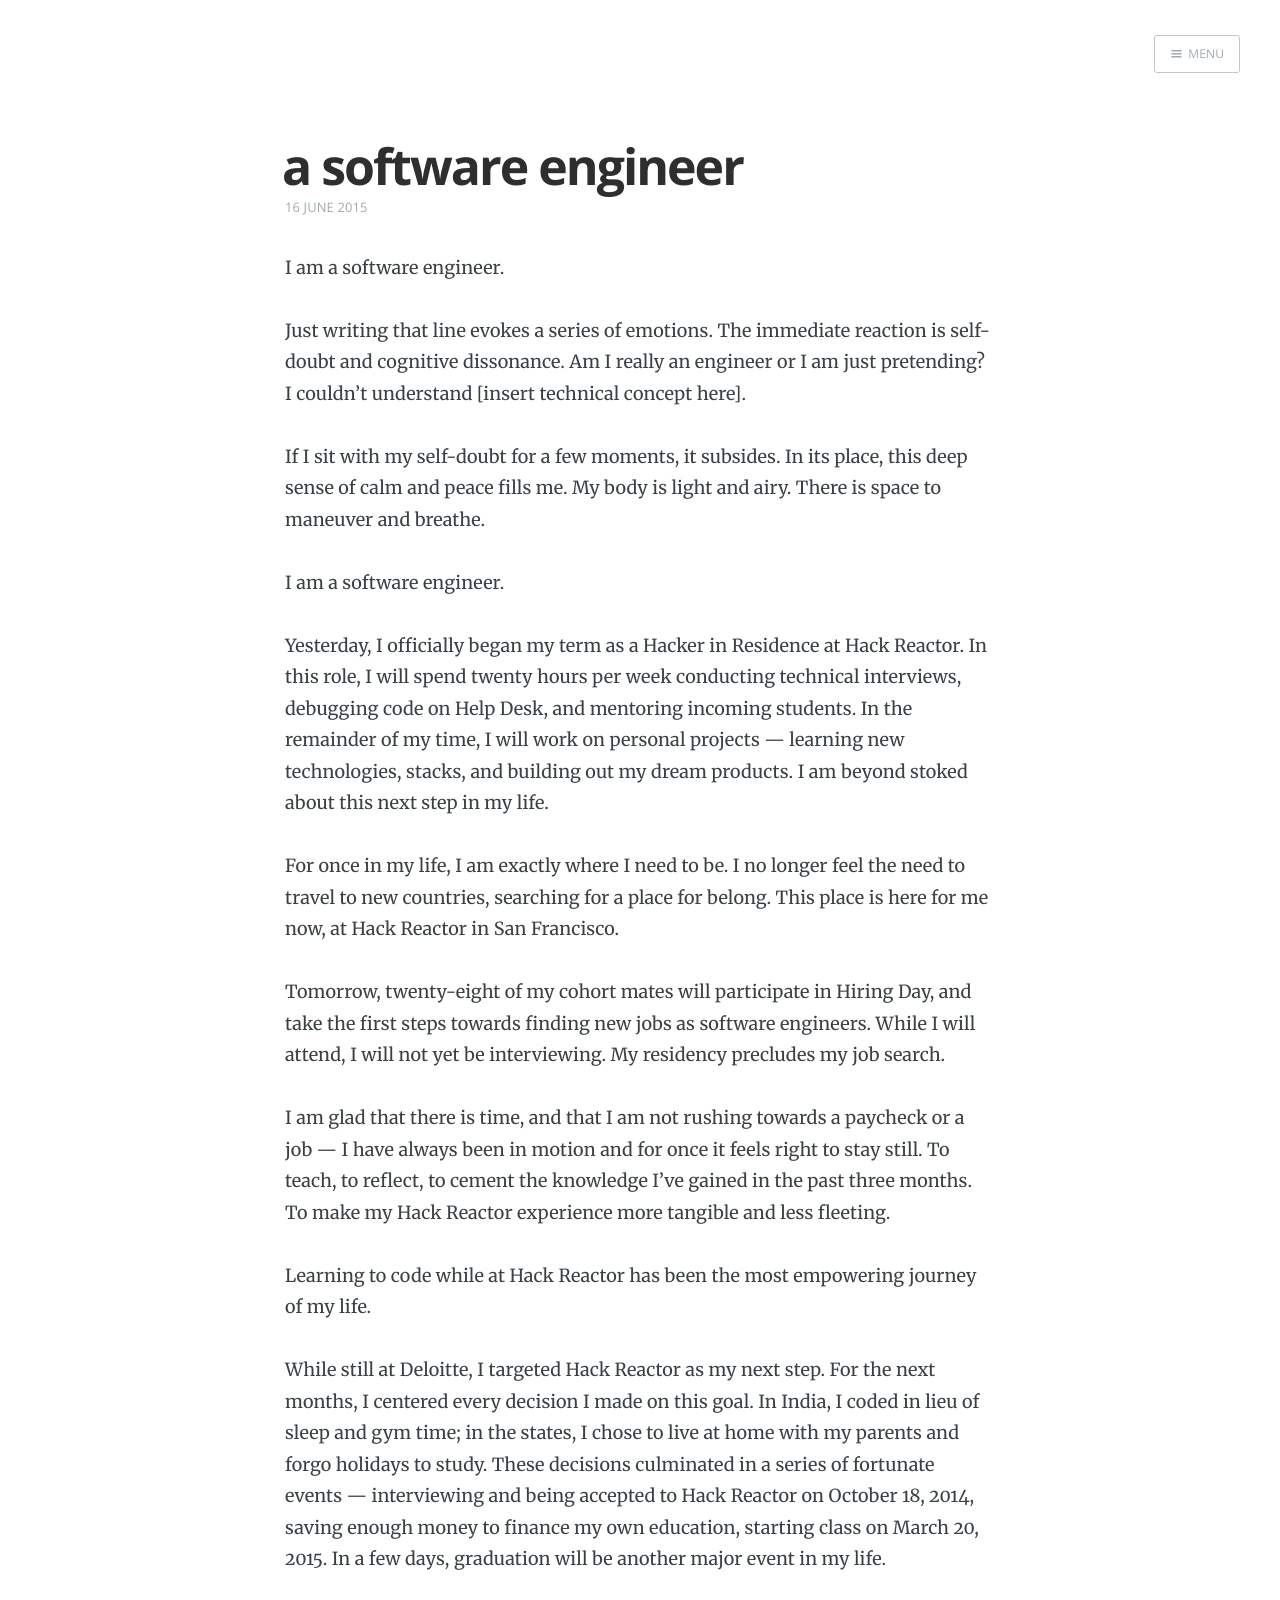
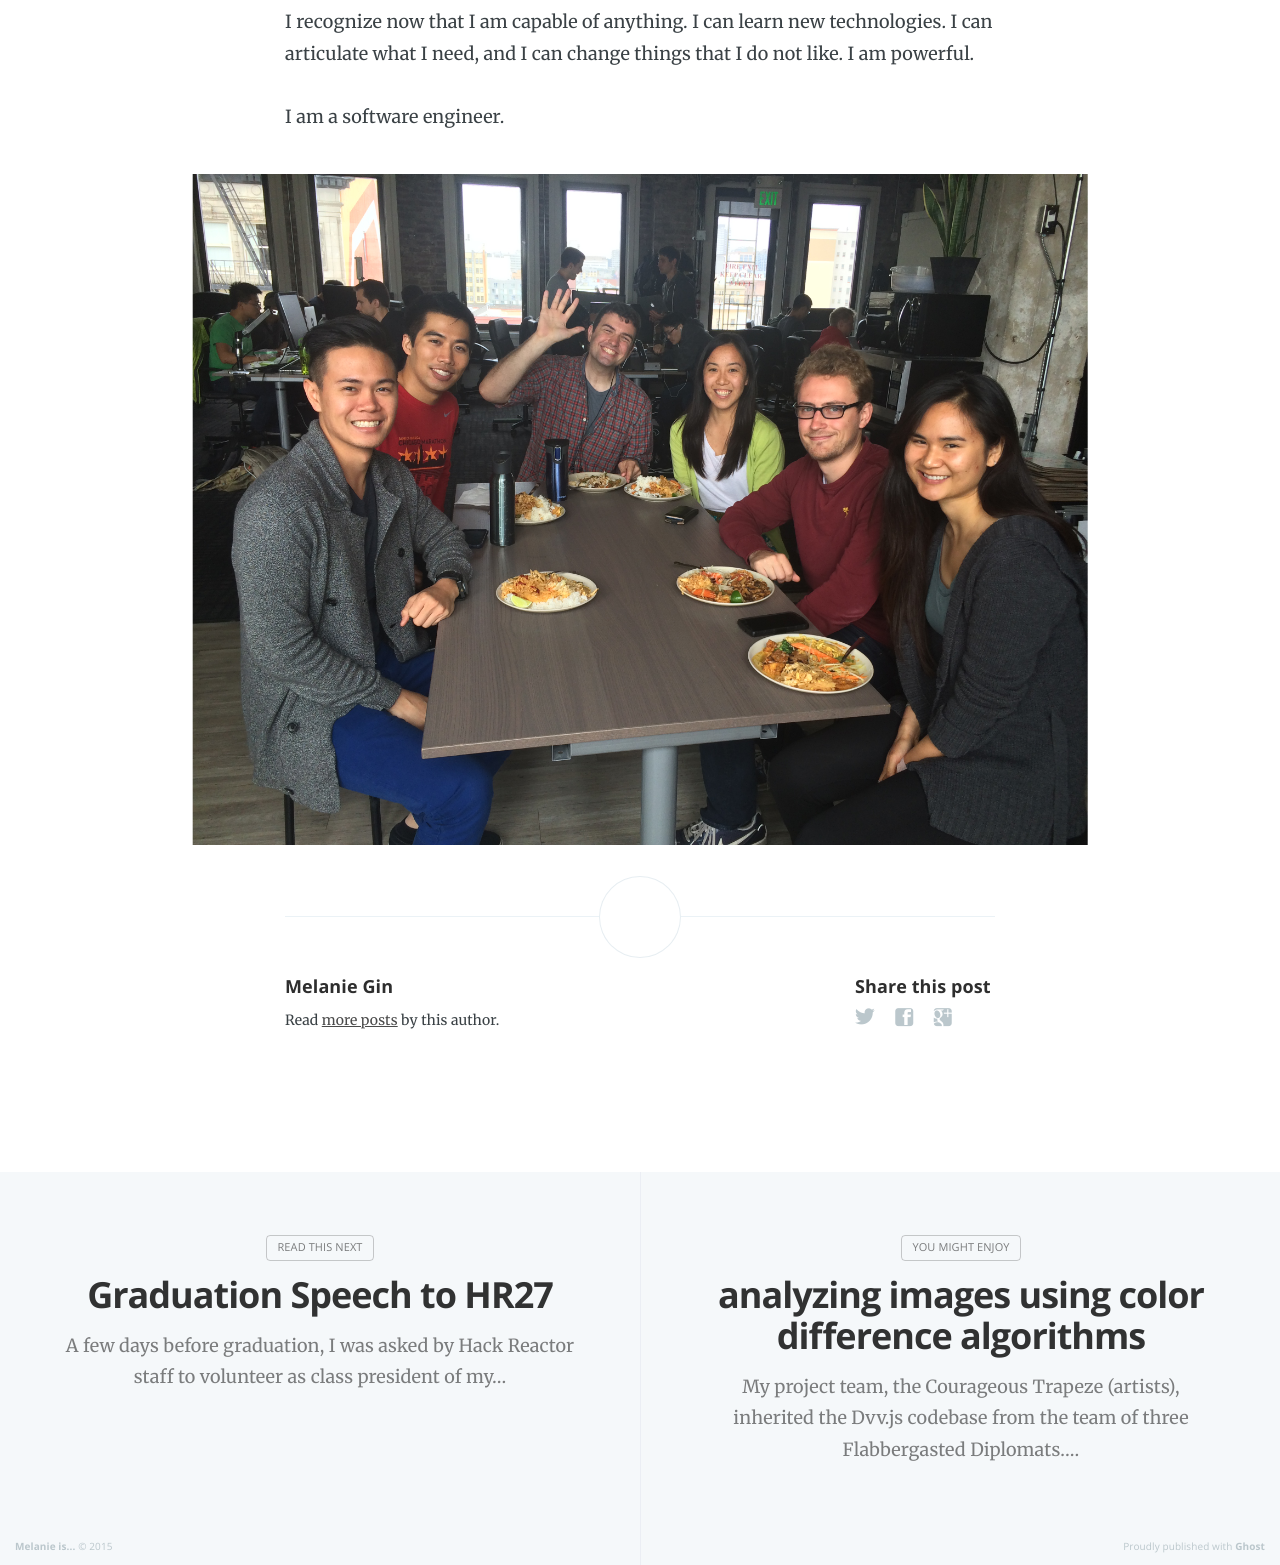
==== commit cb8bedff: "Blog update at 2015-06-29 21:21:07" ====
--- a/a-software-engineer/index.html
+++ b/a-software-engineer/index.html
@@ -1,69 +1,18 @@
 
-  <head>
+<head>
     <meta charset="utf-8">
-    <meta http-equiv="Content-Type" content="text/html; charset=utf-8">
-    <meta http-equiv="X-UA-Compatible" content="IE=edge,chrome=1">
+    <meta http-equiv="X-UA-Compatible" content="IE=edge">
 
     <title>a software engineer</title>
+    <meta name="description" content="">
 
     <meta name="HandheldFriendly" content="True">
-    <meta name="MobileOptimized" content="320">
-    <meta name="apple-mobile-web-app-capable" content="yes">
-    <meta name="apple-mobile-web-app-status-bar-style" content="black-translucent">
-    <meta name="viewport" content="width=device-width, initial-scale=1, maximum-scale=1">
+    <meta name="viewport" content="width=device-width, initial-scale=1.0">
 
-    <meta name="description" content="">
+    <link rel="shortcut icon" href="../favicon.ico">
 
-    <meta name="twitter:card" content="summary">
-    <meta name="twitter:title" content="a software engineer">
-    <meta name="twitter:description" content="">
-
-    <meta property="og:type" content="article">
-    <meta property="og:title" content="a software engineer">
-    <meta property="og:description" content="">
-
-    <meta name="twitter:site" content="@yourblogtwitter">
-
-<meta name="twitter:creator" content="@yourtwitter">
-
-<meta name="google-site-verification" content="">
-
-<meta property="fb:admins" content="">
-
-    <link href="../favicon.ico" rel="shortcut icon" type="image/x-icon">
-    <link href="../apple-touch-icon-precomposed.png" rel="apple-touch-icon">
-
-    <link href="http://fonts.googleapis.com/" rel="dns-prefetch">
-    <link href="http://fonts.googleapis.com/css?family=Droid+Serif:400,700,400italic%7COpen+Sans:700,400&amp;subset=latin,latin-ext" rel="stylesheet">
-
-    <link rel="stylesheet" href="../assets/css/main.min.css?v=e5ff95d191">
-
-    <script type="text/javascript">
-      var ga_ua = 'UA-XXXXX-X';
-
-var disqus_shortname = 'example';
-
-var enable_pjax = true;
-
-      // Pace Options
-      // ==============
-      window.paceOptions = {
-        catchupTime: 100,
-        minTime: 100,
-        elements: false,
-        restartOnRequestAfter: 500,
-        startOnPageLoad: false
-      }
-
-      // Ghostium Globals
-      // ==============
-      window.GHOSTIUM = {};
-      GHOSTIUM.haveGA = typeof ga_ua !== 'undefined' && ga_ua !== 'UA-XXXXX-X';
-      GHOSTIUM.haveDisqus = typeof disqus_shortname !== 'undefined' && disqus_shortname !== 'example';
-      GHOSTIUM.enablePjax = typeof enable_pjax !== 'undefined' ? enable_pjax : true;
-    </script>
-
-    <script src="../assets/js/head-scripts.min.js?v=e5ff95d191"></script>
+    <link rel="stylesheet" type="text/css" href="../assets/css/screen.css?v=e5ff95d191">
+    <link rel="stylesheet" type="text/css" href="http://fonts.googleapis.com/css?family=Merriweather:300,700,700italic,300italic%7COpen+Sans:700,400">
 
     <link rel="canonical" href="http://onelovelyname.github.io/a-software-engineer/">
     
@@ -103,81 +52,45 @@
 
     <meta name="generator" content="Ghost 0.6">
     <link rel="alternate" type="application/rss+xml" title="Melanie is..." href="http://onelovelyname.github.io/rss/">
-  </head>
-  <body class="post-template">
+</head>
+<body class="post-template nav-closed">
 
-    <button data-action="open-drawer" id="drawer-button" class="drawer-button"><i class="fa fa-bars"></i></button>
-<nav tabindex="-1" class="drawer">
-  <div class="drawer-container">
-    <!--.drawer-search(role="search")-->
-    <ul role="navigation" class="drawer-list">
-      
-<li class="drawer-list-item">
-  <a href="../" data-pjax>
-    <i class="fa fa-home"></i>Home
-  </a>
-</li>
-<li class="drawer-list-item">
-  <a href="http://onelovelyname.github.io/rss/">
-    <i class="fa fa-rss"></i>Subscribe to Feed
-  </a>
-</li>
-<li class="drawer-list-divider">
-<li class="drawer-list-item drawer-list-title">
-  Follow me
-</li>
-<li class="drawer-list-item">
-  <a href="http://twitter.com" target="_blank">
-    <i class="fa fa-twitter"></i>Twitter
-  </a>
-</li>
-<li class="drawer-list-item">
-  <a href="http://github.com" target="_blank">
-    <i class="fa fa-github"></i>Github
-  </a>
-</li>
+    <div class="nav">
+    <h3 class="nav-title">Menu</h3>
+    <a href="index.html#" class="nav-close">
+        <span class="hidden">Close</span>
+    </a>
+    <ul>
+            <li class="nav-home" role="presentation"><a href="http://onelovelyname.github.io/">Home</a></li>
     </ul>
-  </div>
-</nav>
+    <a class="subscribe-button icon-feed" href="http://onelovelyname.github.io/rss/">Subscribe</a>
+</div>
+<span class="nav-cover"></span>
 
-    <div class="drawer-overlay"></div>
-    <main id="container" role="main" class="container">
-      <div class="surface">
-        <div class="surface-container">
-          <div data-pjax-container class="content">
-            
-<section class="wrapper wrapper-post">
-  <div class="wrapper-container">
-    <article itemscope itemtype="http://schema.org/BlogPosting" role="article" class="post post">
-        <section class="post-container">
-          <header class="post-header">
-            <ul class="post-meta-list">
-              <li class="post-meta-item">
-                <time datetime="2015-06-16" itemprop="datePublished">
-                  13 days ago
-                </time>
-              </li>
-              <li class="post-meta-item">
-                <a href="index.html#disqus_thread" data-disqus-identifier="5">Comments</a>
-              </li>
-            </ul>
-            <h1 itemprop="name headline" class="post-title"><a href="index.html" itemprop="url" data-pjax title="a software engineer">a software engineer</a></h1>
-            <!--h2 itemprop="about" class="post-subtitle"></h2-->
-          </header>
-          <aside class="post-side">
-            <div class="post-author">
-                <a href="index.html" class="post-author-avatar">
-                  <img src="http://www.gravatar.com/avatar/c5a2af137be70dcd7b7b6ba5c1eca181?s=250&amp;d=mm&amp;r=x" alt="Melanie Gin">
-                </a>
-              <div class="post-author-info">
-                <a href="index.html" class="post-author-name">
-                  Melanie Gin
-                </a>
-                <p class="post-author-bio"></p>
-              </div>
-            </div>
-          </aside>
-          <div itemprop="articleBody" class="post-body">
+
+    <div class="site-wrapper">
+
+        
+
+
+<header class="main-header post-head no-cover">
+    <nav class="main-nav  clearfix">
+        
+            <a class="menu-button icon-menu" href="index.html#"><span class="word">Menu</span></a>
+    </nav>
+</header>
+
+<main class="content" role="main">
+    <article class="post">
+
+        <header class="post-header">
+            <h1 class="post-title">a software engineer</h1>
+            <section class="post-meta">
+                <time class="post-date" datetime="2015-06-16">16 June 2015</time> 
+            </section>
+        </header>
+
+        <section class="post-content">
             <p>I am a software engineer.</p>
 
 <p>Just writing that line evokes a series of emotions. The immediate reaction is self-doubt and cognitive dissonance. Am I really an engineer or I am just pretending? I couldn’t understand [insert technical concept here].</p>
@@ -203,89 +116,71 @@
 <p>I am a software engineer. </p>
 
 <p><img src="../content/images/2015/06/IMG_6117.JPG" alt="Our first day as HIRs at Hack Reactor!"></p>
-          </div>
-          <footer class="post-footer">
-            <div itemprop="author" itemscope itemtype="http://schema.org/Person" class="post-author">
-                <a href="index.html" class="post-author-avatar">
-                  <img itemprop="image" src="http://www.gravatar.com/avatar/c5a2af137be70dcd7b7b6ba5c1eca181?s=250&amp;d=mm&amp;r=x" alt="Melanie Gin">
+        </section>
+
+        <footer class="post-footer">
+
+
+            <figure class="author-image">
+                <a class="img" href="../author/melanie/" style="background-image: url(http://www.gravatar.com/avatar/c5a2af137be70dcd7b7b6ba5c1eca181?s=250&amp;d=mm&amp;r=x)"><span class="hidden">Melanie Gin's Picture</span></a>
+            </figure>
+
+            <section class="author">
+                <h4><a href="../author/melanie/">Melanie Gin</a></h4>
+
+                    <p>Read <a href="../author/melanie/">more posts</a> by this author.</p>
+                <div class="author-meta">
+                    
+                    
+                </div>
+            </section>
+
+
+            <section class="share">
+                <h4>Share this post</h4>
+                <a class="icon-twitter" href="https://twitter.com/share?text=a%20software%20engineer&amp;url=http://onelovelyname.github.io/a-software-engineer/" onclick="window.open(this.href, 'twitter-share', 'width=550,height=235');return false;">
+                    <span class="hidden">Twitter</span>
                 </a>
-              <div class="post-author-info">
-                <h4 class="post-footer-heading">Written By</h4>
-                <a href="index.html" itemprop="url" class="post-author-name">
-                  <span itemprop="name">Melanie Gin</span>
+                <a class="icon-facebook" href="https://www.facebook.com/sharer/sharer.php?u=http://onelovelyname.github.io/a-software-engineer/" onclick="window.open(this.href, 'facebook-share','width=580,height=296');return false;">
+                    <span class="hidden">Facebook</span>
                 </a>
-                <p itemprop="description" class="post-author-bio"></p>
-                <p class="post-info">
-                  <b class="post-info-title">Published on</b>
-                  <time class="post-date">June 16, 2015</time>
-                </p>
-              </div>
-            </div>
-            <div class="post-social">
-              <h4 class="post-footer-heading">Spread the word</h4>
-              <a href="index.html#" data-action="share-twitter"><i class="fa fa-fw fa-lg fa-twitter"></i></a>
-              <a href="index.html#" data-action="share-facebook"><i class="fa fa-fw fa-lg fa-facebook"></i></a>
-              <a href="index.html#" data-action="share-gplus"><i class="fa fa-fw fa-lg fa-google-plus"></i></a>
-            </div>
-          </footer>
+                <a class="icon-google-plus" href="https://plus.google.com/share?url=http://onelovelyname.github.io/a-software-engineer/" onclick="window.open(this.href, 'google-plus-share', 'width=490,height=530');return false;">
+                    <span class="hidden">Google+</span>
+                </a>
+            </section>
+
+        </footer>
+
+    </article>
+</main>
+
+<aside class="read-next">
+    <a class="read-next-story no-cover" href="../graduation-speech-to-hr27/">
+        <section class="post">
+            <h2>Graduation Speech to HR27</h2>
+            <p>A few days before graduation, I was asked by Hack Reactor staff to volunteer as class president of my…</p>
         </section>
-      <section itemprop="comment" class="post-comments">
-        <div id="disqus_thread"></div>
-      </section>
-    </article>
+    </a>
+    <a class="read-next-story prev no-cover" href="../analyzing-images/">
+        <section class="post">
+            <h2>analyzing images using color difference algorithms</h2>
+            <p>My project team, the Courageous Trapeze (artists), inherited the Dvv.js codebase from the team of three Flabbergasted Diplomats.…</p>
+        </section>
+    </a>
+</aside>
 
-    <footer role="contentinfo" class="footer">
-  <p><small>© 2015. All Rights Reserved.</small></p>
-  <p><small><a href="http://ghostium.oswaldoacauan.com/" target="_blank">Ghostium Theme</a> by <a href="http://twitter.com/oswaldoacauan" target="_blank">@oswaldoacauan</a></small></p>
-  <p><small>Proudly published with <a href="http://ghost.org" target="_blank">Ghost</a></small></p>
-</footer>
-  </div>
-</section>
 
-<script type="text/javascript">
-  if(GHOSTIUM.haveDisqus) {
-    var disqus_identifier = '5';
 
-    if(typeof DISQUS !== 'object') {
-      (function () {
-      var s = document.createElement('script'); s.async = true;
-      s.type = 'text/javascript';
-      s.src = '//' + disqus_shortname + '.disqus.com/embed.js';
-      (document.getElementsByTagName('HEAD')[0] || document.getElementsByTagName('BODY')[0]).appendChild(s);
-      }());
-    }
-  } else {
-    document.querySelector('.post-comments').remove();
-  }
-</script>
+        <footer class="site-footer clearfix">
+            <section class="copyright"><a href="http://onelovelyname.github.io">Melanie is...</a> © 2015</section>
+            <section class="poweredby">Proudly published with <a href="https://ghost.org">Ghost</a></section>
+        </footer>
 
-          </div>
-        </div>
-      </div>
-    </main>
+    </div>
 
     <script src="../public/jquery.js?v=e5ff95d191"></script>
 
-    <script src="../assets/js/foot-scripts.min.js?v=e5ff95d191"></script>
+    <script type="text/javascript" src="../assets/js/jquery.fitvids.js?v=e5ff95d191"></script>
+    <script type="text/javascript" src="../assets/js/index.js?v=e5ff95d191"></script>
 
-    <script type="text/javascript">
-
-      if(GHOSTIUM.haveGA) {
-        (function(g,h,o,s,t,z){g.GoogleAnalyticsObject=s;g[s]||(g[s]=
-        function(){(g[s].q=g[s].q||[]).push(arguments)});g[s].s=+new Date;
-        t=h.createElement(o);z=h.getElementsByTagName(o)[0];
-        t.src='//www.google-analytics.com/analytics.js';
-        z.parentNode.insertBefore(t,z)}(window,document,'script','ga'));
-        ga('create',ga_ua);ga('send','pageview');
-      }
-
-      if(GHOSTIUM.haveDisqus) {
-        (function () {
-        var s = document.createElement('script'); s.async = true;
-        s.type = 'text/javascript';
-        s.src = '//' + disqus_shortname + '.disqus.com/count.js';
-        (document.getElementsByTagName('HEAD')[0] || document.getElementsByTagName('BODY')[0]).appendChild(s);
-        }());
-      }
-    </script>
-  </body>
+</body>
--- a/assets/css/screen.css
+++ b/assets/css/screen.css
@@ -0,0 +1,2066 @@
+/* ==========================================================================
+   Table of Contents
+   ========================================================================== */
+
+/*
+
+    0.  Normalize
+    1.  Icons
+    2.  General
+    3.  Utilities
+    4.  General
+    5.  Single Post
+    6.  Tag Archive
+    7.  Read Next
+    8.  Third Party Elements
+    9.  Pagination
+    10.  Footer
+    11. Media Queries (Tablet)
+    12. Media Queries (Mobile)
+    13. Animations
+
+*/
+
+/* ==========================================================================
+   0. Normalize.css v2.1.3 | MIT License | git.io/normalize | (minified)
+   ========================================================================== */
+
+article, aside, details,
+figcaption, figure,
+footer, header, hgroup,
+main, nav, section,
+summary { display: block; }
+audio, canvas, video { display: inline-block; }
+audio:not([controls]) { display: none; height: 0; }
+[hidden], template { display: none; }
+html {
+   font-family: sans-serif;
+   -ms-text-size-adjust: 100%;
+   -webkit-text-size-adjust: 100%;
+}
+body { margin: 0; }
+a { background: transparent; }
+a:focus { outline: thin dotted; }
+a:active, a:hover { outline: 0; }
+h1 { font-size: 2em; margin: 0.67em 0; }
+abbr[title] { border-bottom: 1px dotted; }
+b, strong { font-weight: 700; }
+dfn { font-style: italic; }
+hr {
+   -moz-box-sizing: content-box;
+   box-sizing: content-box;
+   height: 0;
+}
+mark { background: #FF0; color: #000; }
+code, kbd, pre,
+samp { font-family: monospace, serif; font-size: 1em; }
+pre { white-space: pre-wrap; }
+q { quotes: "\201C" "\201D" "\2018" "\2019"; }
+small { font-size: 80%; }
+sub, sup {
+   font-size: 75%;
+   line-height: 0;
+   position: relative;
+   vertical-align: baseline;
+}
+sup { top: -0.5em; }
+sub { bottom: -0.25em; }
+img { border: 0; }
+svg:not(:root) { overflow: hidden; }
+figure { margin: 0; }
+fieldset {
+   border: 1px solid #c0c0c0;
+   margin: 0 2px;
+   padding: 0.35em 0.625em 0.75em;
+}
+legend { border: 0; padding: 0; }
+button, input, select,
+textarea { font-family: inherit; font-size: 100%; margin: 0; }
+button, input { line-height: normal; }
+button, select { text-transform: none; }
+button, html input[type="button"],
+input[type="reset"], input[type="submit"] {
+   -webkit-appearance: button;
+   cursor: pointer;
+}
+button[disabled], html input[disabled] { cursor: default; }
+input[type="checkbox"],
+input[type="radio"] { box-sizing: border-box; padding: 0; }
+input[type="search"] {
+   -webkit-appearance: textfield;
+   -moz-box-sizing: content-box;
+   -webkit-box-sizing: content-box;
+   box-sizing: content-box;
+}
+input[type="search"]::-webkit-search-cancel-button,
+input[type="search"]::-webkit-search-decoration { -webkit-appearance: none; }
+button::-moz-focus-inner,
+input::-moz-focus-inner { border: 0; padding: 0; }
+textarea { overflow: auto; vertical-align: top; }
+table { border-collapse: collapse; border-spacing: 0; }
+
+
+/* ==========================================================================
+   1. Icons - Sets up the icon font and respective classes
+   ========================================================================== */
+
+/* Import the font file with the icons in it */
+@font-face {
+    font-family: "casper-icons";
+    src:url("../fonts/casper-icons.eot?v=1");
+    src:url("../fonts/casper-icons.eot?v=1") format("embedded-opentype"),
+        url("../fonts/casper-icons.woff?v=1") format("woff"),
+        url("../fonts/casper-icons.ttf?v=1") format("truetype"),
+        url("../fonts/casper-icons.svg?v=1") format("svg");
+    font-weight: normal;
+    font-style: normal;
+}
+
+/* Apply these base styles to all icons */
+[class^="icon-"]:before, [class*=" icon-"]:before {
+    font-family: "casper-icons", "Open Sans", sans-serif;
+    speak: none;
+    font-style: normal;
+    font-weight: normal;
+    font-variant: normal;
+    text-transform: none;
+    line-height: 1;
+    text-decoration: none !important;
+    -webkit-font-smoothing: antialiased;
+    -moz-osx-font-smoothing: grayscale;
+}
+
+/* Each icon is created by inserting the correct character into the
+   content of the :before pseudo element. Like a boss. */
+.icon-ghost:before {
+    content: "\f600";
+}
+.icon-feed:before {
+    content: "\f601";
+}
+.icon-twitter:before {
+    content: "\f602";
+    font-size: 1.1em;
+}
+.icon-google-plus:before {
+    content: "\f603";
+}
+.icon-facebook:before {
+    content: "\f604";
+}
+.icon-arrow-left:before {
+    content: "\f605";
+}
+.icon-stats:before {
+    content: "\f606";
+}
+.icon-location:before {
+    content: "\f607";
+    margin-left: -3px; /* Tracking fix */
+}
+.icon-link:before {
+    content: "\f608";
+}
+.icon-menu:before {
+    content: "\f609";
+}
+/*
+    IMPORTANT: When making any changes to the icon font, be sure to increment
+    the version number by 1 in the @font-face rule. `?v=1` becomes `?v=2`
+    This forces browsers to download the new font file.
+*/
+
+
+/* ==========================================================================
+   2. General - Setting up some base styles
+   ========================================================================== */
+
+html {
+    height: 100%;
+    max-height: 100%;
+    font-size: 62.5%;
+    -webkit-tap-highlight-color: rgba(0, 0, 0, 0);
+}
+
+body {
+    height: 100%;
+    max-height: 100%;
+    font-family: "Merriweather", serif;
+    letter-spacing: 0.01rem;
+    font-size: 1.8rem;
+    line-height: 1.75em;
+    color: #3A4145;
+    -webkit-font-feature-settings: 'kern' 1;
+    -moz-font-feature-settings: 'kern' 1;
+    -o-font-feature-settings: 'kern' 1;
+    text-rendering: geometricPrecision;
+}
+
+::-moz-selection {
+    background: #D6EDFF;
+}
+
+::selection {
+    background: #D6EDFF;
+}
+
+h1, h2, h3,
+h4, h5, h6 {
+    -webkit-font-feature-settings: 'dlig' 1, 'liga' 1, 'lnum' 1, 'kern' 1;
+    -moz-font-feature-settings: 'dlig' 1, 'liga' 1, 'lnum' 1, 'kern' 1;
+    -o-font-feature-settings: 'dlig' 1, 'liga' 1, 'lnum' 1, 'kern' 1;
+    color: #2E2E2E;
+    line-height: 1.15em;
+    margin: 0 0 0.4em 0;
+    font-family: "Open Sans", sans-serif;
+    text-rendering: geometricPrecision;
+}
+
+h1 {
+    font-size: 5rem;
+    letter-spacing: -2px;
+    text-indent: -3px;
+}
+
+h2 {
+    font-size: 3.6rem;
+    letter-spacing: -1px;
+}
+
+h3 {
+    font-size: 3rem;
+}
+
+h4 {
+    font-size: 2.5rem;
+}
+
+h5 {
+    font-size: 2rem;
+}
+
+h6 {
+    font-size: 2rem;
+}
+
+a {
+    color: #4A4A4A;
+    transition: color 0.3s ease;
+}
+
+a:hover {
+    color: #111;
+}
+
+p, ul, ol, dl {
+    -webkit-font-feature-settings: 'liga' 1, 'onum' 1, 'kern' 1;
+    -moz-font-feature-settings: 'liga' 1, 'onum' 1, 'kern' 1;
+    -o-font-feature-settings: 'liga' 1, 'onum' 1, 'kern' 1;
+    margin: 0 0 1.75em 0;
+    text-rendering: geometricPrecision;
+}
+
+ol, ul {
+    padding-left: 3rem;
+}
+
+ol ol, ul ul,
+ul ol, ol ul {
+    margin: 0 0 0.4em 0;
+    padding-left: 2em;
+}
+
+dl dt {
+    float: left;
+    width: 180px;
+    overflow: hidden;
+    clear: left;
+    text-align: right;
+    text-overflow: ellipsis;
+    white-space: nowrap;
+    font-weight: 700;
+    margin-bottom: 1em;
+}
+
+dl dd {
+    margin-left: 200px;
+    margin-bottom: 1em
+}
+
+li {
+    margin: 0.4em 0;
+}
+
+li li {
+    margin: 0;
+}
+
+hr {
+    display: block;
+    height: 1px;
+    border: 0;
+    border-top: #EFEFEF 1px solid;
+    margin: 3.2em 0;
+    padding: 0;
+}
+
+blockquote {
+    -moz-box-sizing: border-box;
+    box-sizing: border-box;
+    margin: 1.75em 0 1.75em -2.2em;
+    padding: 0 0 0 1.75em;
+    border-left: #4A4A4A 0.4em solid;
+}
+
+blockquote p {
+    margin: 0.8em 0;
+    font-style: italic;
+}
+
+blockquote small {
+    display: inline-block;
+    margin: 0.8em 0 0.8em 1.5em;
+    font-size: 0.9em;
+    color: #CCC;
+}
+
+blockquote small:before { content: "\2014 \00A0"; }
+
+blockquote cite {
+    font-weight: 700;
+}
+
+blockquote cite a { font-weight: normal; }
+
+mark {
+    background-color: #fdffb6;
+}
+
+code, tt {
+    padding: 1px 3px;
+    font-family: Inconsolata, monospace, sans-serif;
+    font-size: 0.85em;
+    white-space: pre-wrap;
+    border: #E3EDF3 1px solid;
+    background: #F7FAFB;
+    border-radius: 2px;
+}
+
+pre {
+    -moz-box-sizing: border-box;
+    box-sizing: border-box;
+    margin: 0 0 1.75em 0;
+    border: #E3EDF3 1px solid;
+    width: 100%;
+    padding: 10px;
+    font-family: Inconsolata, monospace, sans-serif;
+    font-size: 0.9em;
+    white-space: pre;
+    overflow: auto;
+    background: #F7FAFB;
+    border-radius: 3px;
+}
+
+pre code, pre tt {
+    font-size: inherit;
+    white-space: pre-wrap;
+    background: transparent;
+    border: none;
+    padding: 0;
+}
+
+kbd {
+    display: inline-block;
+    margin-bottom: 0.4em;
+    padding: 1px 8px;
+    border: #CCC 1px solid;
+    color: #666;
+    text-shadow: #FFF 0 1px 0;
+    font-size: 0.9em;
+    font-weight: 700;
+    background: #F4F4F4;
+    border-radius: 4px;
+    box-shadow:
+        0 1px 0 rgba(0, 0, 0, 0.2),
+        0 1px 0 0 #fff inset;
+}
+
+table {
+    -moz-box-sizing: border-box;
+    box-sizing: border-box;
+    margin: 1.75em 0;
+    width: 100%;
+    max-width: 100%;
+    background-color: transparent;
+}
+
+table th,
+table td {
+    padding: 8px;
+    line-height: 20px;
+    text-align: left;
+    vertical-align: top;
+    border-top: #EFEFEF 1px solid;
+}
+
+table th { color: #000; }
+
+table caption + thead tr:first-child th,
+table caption + thead tr:first-child td,
+table colgroup + thead tr:first-child th,
+table colgroup + thead tr:first-child td,
+table thead:first-child tr:first-child th,
+table thead:first-child tr:first-child td {
+    border-top: 0;
+}
+
+table tbody + tbody { border-top: #EFEFEF 2px solid; }
+
+table table table { background-color: #FFF; }
+
+table tbody > tr:nth-child(odd) > td,
+table tbody > tr:nth-child(odd) > th {
+    background-color: #F6F6F6;
+}
+
+table.plain tbody > tr:nth-child(odd) > td,
+table.plain tbody > tr:nth-child(odd) > th {
+   background: transparent;
+}
+
+iframe, .fluid-width-video-wrapper {
+    display: block;
+    margin: 1.75em 0;
+}
+
+/* When a video is inside the fitvids wrapper, drop the
+margin on the iframe, cause it breaks stuff. */
+.fluid-width-video-wrapper iframe {
+    margin: 0;
+}
+
+
+/* ==========================================================================
+   3. Utilities - These things get used a lot
+   ========================================================================== */
+
+/* Clears shit */
+.clearfix:before,
+.clearfix:after {
+    content: " ";
+    display: table;
+}
+.clearfix:after { clear: both; }
+.clearfix { zoom: 1; }
+
+/* Hides shit */
+.hidden {
+    text-indent: -9999px;
+    visibility: hidden;
+    display: none;
+}
+
+/* Creates a responsive wrapper that makes our content scale nicely */
+.inner {
+    position: relative;
+    width: 80%;
+    max-width: 710px;
+    margin: 0 auto;
+}
+
+/* Centres vertically yo. (IE8+) */
+.vertical {
+    display: table-cell;
+    vertical-align: middle;
+}
+
+/* Wraps the main content & footer */
+.site-wrapper {
+    position: relative;
+    z-index: 10;
+    min-height: 100%;
+    background: #fff;
+    -webkit-transition: -webkit-transform 0.5s ease;
+            transition: transform 0.5s ease;
+}
+
+body.nav-opened .site-wrapper {
+    overflow-x: hidden;
+    -webkit-transform: translate3D(-240px, 0, 0);
+        -ms-transform: translate3D(-240px, 0, 0);
+            transform: translate3D(-240px, 0, 0);
+    -webkit-transition: -webkit-transform 0.3s ease;
+            transition: transform 0.3s ease;
+}
+
+
+/* ==========================================================================
+   4. General - The main styles for the the theme
+   ========================================================================== */
+
+/* Big cover image on the home page */
+.main-header {
+    position: relative;
+    display: table;
+    width: 100%;
+    height: 100vh;
+    margin-bottom: 5rem;
+    text-align: center;
+    background: #222 no-repeat center center;
+    background-size: cover;
+    overflow: hidden;
+}
+
+.main-header .inner {
+    width: 80%;
+}
+
+.main-nav {
+    position: relative;
+    padding: 35px 40px;
+    margin: 0 0 30px 0;
+}
+
+.main-nav a {
+    text-decoration: none;
+    font-family: 'Open Sans', sans-serif;
+}
+
+/* Navigation */
+body.nav-opened .nav-cover {
+    position: fixed;
+    top: 0;
+    left: 0;
+    right: 240px;
+    bottom: 0;
+    z-index: 200;
+}
+
+.nav {
+    position: fixed;
+    top: 0;
+    right: 0;
+    bottom: 0;
+    z-index: 5;
+    width: 240px;
+    opacity: 0;
+    background: #111;
+    margin-bottom: 0;
+    text-align: left;
+    overflow-y: auto;
+    -webkit-transition: -webkit-transform 0.5s ease,
+                        opacity 0.3s ease 0.7s;
+            transition: transform 0.5s ease,
+                        opacity 0.3s ease 0.7s;
+}
+
+body.nav-closed .nav {
+    -webkit-transform: translate3D(97px, 0, 0);
+        -ms-transform: translate3D(97px, 0, 0);
+            transform: translate3D(97px, 0, 0);
+}
+
+body.nav-opened .nav {
+    opacity: 1;
+    -webkit-transition: -webkit-transform 0.3s ease,
+                        opacity 0s ease 0s;
+            transition: transform 0.3s ease,
+                        opacity 0s ease 0s;
+    -webkit-transform: translate3D(0, 0, 0);
+        -ms-transform: translate3D(0, 0, 0);
+            transform: translate3D(0, 0, 0);
+}
+
+.nav-title {
+    position: absolute;
+    top: 45px;
+    left: 30px;
+    font-size: 16px;
+    font-weight: 100;
+    text-transform: uppercase;
+    color: #fff;
+}
+
+.nav-close {
+    position: absolute;
+    top: 38px;
+    right: 25px;
+    width: 20px;
+    height: 20px;
+    padding: 0;
+    font-size: 10px;
+}
+
+.nav-close:focus {
+    outline: 0;
+}
+
+.nav-close:before,
+.nav-close:after {
+    content: '';
+    position: absolute;
+    top: 0;
+    width: 20px;
+    height: 1px;
+    background: rgb(150,150,150);
+    top: 15px;
+    -webkit-transition: background 0.15s ease;
+            transition: background 0.15s ease;
+}
+
+.nav-close:before {
+    -webkit-transform: rotate(45deg);
+        -ms-transform: rotate(45deg);
+            transform: rotate(45deg);
+}
+
+.nav-close:after {
+    -webkit-transform: rotate(-45deg);
+        -ms-transform: rotate(-45deg);
+            transform: rotate(-45deg);
+}
+
+.nav-close:hover:before,
+.nav-close:hover:after {
+    background: rgb(255,255,255);
+}
+
+.nav ul {
+    padding: 90px 9% 5%;
+    list-style: none;
+    counter-reset: item;
+}
+
+.nav li:before {
+    display: block;
+    float: right;
+    padding-right: 4%;
+    padding-left: 5px;
+    text-align: right;
+    font-size: 1.2rem;
+    vertical-align: bottom;
+    color: #B8B8B8;
+    content: counter(item, lower-roman);
+    counter-increment: item;
+}
+.nav li {
+    margin: 0;
+}
+.nav li a {
+    text-decoration: none;
+    line-height: 1.4;
+    font-size: 1.4rem;
+    display: block;
+    padding: 0.6rem 4%;
+    overflow: hidden;
+    white-space: nowrap;
+    text-overflow: ellipsis;
+}
+.nav li a:after {
+    display: inline-block;
+    content: " .......................................................";
+    color: rgba(255,255,255,0.2);
+    margin-left: 5px;
+}
+.nav .nav-current:before {
+    color: #fff;
+}
+.nav .nav-current a:after {
+    content: " ";
+    border-bottom: rgba(255,255,255,0.5) 1px solid;
+    width: 100%;
+    height: 1px;
+}
+
+.nav a:link,
+.nav a:visited {
+    color: #B8B8B8;
+}
+
+.nav li.nav-current a,
+.nav a:hover,
+.nav a:active,
+.nav a:focus {
+    color: #fff;
+}
+
+.subscribe-button {
+    -webkit-box-sizing: border-box;
+    -moz-box-sizing: border-box;
+    box-sizing: border-box;
+    display: block;
+    position: absolute;
+    bottom: 30px;
+    left: 30px;
+    right: 30px;
+    height: 38px;
+    padding: 0 20px;
+    color: #111 !important; /* Overides `.nav a:link, .nav a:visited` colour */
+    text-align: center;
+    font-size: 12px;
+    font-family: "Open Sans", sans-serif;
+    text-transform: uppercase;
+    text-decoration: none;
+    line-height: 35px;
+    border-radius: 3px;
+    background: #fff;
+    transition: all ease 0.3s;
+}
+.subscribe-button:before {
+    font-size: 9px;
+    margin-right: 6px;
+}
+
+
+/* Create a bouncing scroll-down arrow on homepage with cover image */
+.scroll-down {
+    display: block;
+    position: absolute;
+    z-index: 100;
+    bottom: 45px;
+    left: 50%;
+    margin-left: -16px;
+    width: 34px;
+    height: 34px;
+    font-size: 34px;
+    text-align: center;
+    text-decoration: none;
+    color: rgba(255,255,255,0.7);
+    -webkit-transform: rotate(-90deg);
+    -ms-transform: rotate(-90deg);
+    transform: rotate(-90deg);
+    -webkit-animation: bounce 4s 2s infinite;
+    animation: bounce 4s 2s infinite;
+}
+
+/* Stop it bouncing and increase contrast when hovered */
+.scroll-down:hover {
+    color: #fff;
+    -webkit-animation: none;
+    animation: none;
+}
+
+/* Put a semi-opaque radial gradient behind the icon to make it more visible
+   on photos which happen to have a light background. */
+.home-template .main-header:after {
+    display: block;
+    content: " ";
+    width: 150px;
+    height: 130px;
+    border-radius: 100%;
+    position: absolute;
+    bottom: 0;
+    left: 50%;
+    margin-left: -75px;
+    background: radial-gradient(ellipse at center,  rgba(0,0,0,0.15) 0%,rgba(0,0,0,0) 70%,rgba(0,0,0,0) 100%);
+}
+
+/* Hide when there's no cover image or on page2+ */
+.no-cover .scroll-down,
+.no-cover.main-header:after,
+.archive-template .scroll-down,
+.archive-template .main-header:after {
+    display: none
+}
+
+/* Appears in the top left corner of your home page */
+.blog-logo {
+    display: block;
+    float: left;
+    background: none !important; /* Makes sure there is never a background */
+    border: none !important; /* Makes sure there is never a border */
+}
+
+.blog-logo img {
+    -webkit-box-sizing: border-box;
+    -moz-box-sizing: border-box;
+    box-sizing: border-box;
+    display: block;
+    height: 38px;
+    padding: 1px 0 5px 0;
+    width: auto;
+}
+
+.menu-button {
+    -webkit-box-sizing: border-box;
+    -moz-box-sizing: border-box;
+    box-sizing: border-box;
+    display: inline-block;
+    float: right;
+    height: 38px;
+    padding: 0 15px;
+    border-style: solid;
+    border-width: 1px;
+    opacity: 1;
+    text-align: center;
+    font-size: 12px;
+    text-transform: uppercase;
+    line-height: 35px;
+    white-space: nowrap;
+    border-radius: 3px;
+    transition: all 0.5s ease;
+}
+.menu-button:before {
+    font-size: 12px;
+    font-weight: bold;
+    margin-right: 6px;
+    position: relative;
+    top: 1px;
+}
+.menu-button:hover {
+    background: #fff;
+}
+.menu-button:focus {
+    outline: 0;
+}
+
+/* When the navigation is closed */
+.nav-closed .menu-button {
+    color: #fff;
+    border-color: rgba(255, 255, 255, 0.6);
+}
+.nav-closed .menu-button:hover {
+    color: #222;
+}
+
+/* When the navigation is closed and there is no cover image */
+.nav-closed .no-cover .menu-button {
+    border-color: #BFC8CD;
+    color: #9EABB3;
+}
+.nav-closed .no-cover .menu-button:hover {
+    border-color: #555;
+    color: #555;
+}
+
+/* When the navigation is opened */
+.nav-opened .menu-button {
+    padding: 0 12px;
+    background: #111;
+    border-color: #111;
+    color: #fff;
+    -webkit-transform: translate3D(94px, 0, 0);
+        -ms-transform: translate3D(94px, 0, 0);
+            transform: translate3D(94px, 0, 0);
+    transition: all 0.3s ease;
+}
+
+.nav-opened .menu-button .word {
+    opacity: 0;
+    transition: all 0.3s ease;
+}
+
+/* Special styles when overlaid on an image*/
+.main-nav.overlay {
+    position: absolute;
+    top: 0;
+    left: 0;
+    right: 0;
+    height: 70px;
+    border: none;
+    background: linear-gradient(to bottom, rgba(0,0,0,0.2) 0%,rgba(0,0,0,0) 100%);
+}
+.no-cover .main-nav.overlay {
+    background: none;
+}
+
+/* The details of your blog. Defined in ghost/settings/ */
+.page-title {
+    margin: 10px 0 10px 0;
+    font-size: 5rem;
+    letter-spacing: -1px;
+    font-weight: 700;
+    font-family: "Open Sans", sans-serif;
+    color: #fff;
+}
+
+.page-description {
+    margin: 0;
+    font-size: 2rem;
+    line-height: 1.5em;
+    font-weight: 400;
+    font-family: "Merriweather", serif;
+    letter-spacing: 0.01rem;
+    color: rgba(255,255,255,0.8);
+}
+
+.no-cover.main-header {
+    min-height: 160px;
+    max-height: 40vh;
+    background: #f5f8fa;
+}
+
+.no-cover .page-title {
+    color: rgba(0,0,0,0.8);
+}
+
+.no-cover .page-description {
+    color: rgba(0,0,0,0.5);
+}
+
+/* Add subtle load-in animation for content on the home page */
+.home-template .page-title {
+    -webkit-animation: fade-in-down 0.6s;
+    animation: fade-in-down 0.6s;
+    -webkit-animation-delay: 0.2s;
+    animation-delay: 0.2s;
+}
+.home-template .page-description {
+    -webkit-animation: fade-in-down 0.9s;
+    animation: fade-in-down 0.9s;
+    -webkit-animation-delay: 0.1s;
+    animation-delay: 0.1s;
+}
+
+/* Every post, on every page, gets this style on its <article> tag */
+.post {
+    position: relative;
+    width: 80%;
+    max-width: 710px;
+    margin: 4rem auto;
+    padding-bottom: 4rem;
+    border-bottom: #EBF2F6 1px solid;
+    word-wrap: break-word;
+}
+
+/* Add a little circle in the middle of the border-bottom on our .post
+   just for the lolz and stylepoints. */
+.post:after {
+    display: block;
+    content: "";
+    width: 7px;
+    height: 7px;
+    border: #E7EEF2 1px solid;
+    position: absolute;
+    bottom: -5px;
+    left: 50%;
+    margin-left: -5px;
+    background: #FFF;
+    border-radius: 100%;
+    box-shadow: #FFF 0 0 0 5px;
+}
+
+body:not(.post-template) .post-title {
+    font-size: 3.6rem;
+}
+
+.post-title a {
+    text-decoration: none;
+}
+
+.post-excerpt p {
+    margin: 0;
+    font-size: 0.9em;
+    line-height: 1.7em;
+}
+
+.read-more {
+    text-decoration: none;
+}
+
+.post-meta {
+    display: block;
+    margin: 1.75rem 0 0 0;
+    font-family: "Open Sans", sans-serif;
+    font-size: 1.5rem;
+    line-height: 2.2rem;
+    color: #9EABB3;
+}
+
+.author-thumb {
+    width: 24px;
+    height: 24px;
+    float: left;
+    margin-right: 9px;
+    border-radius: 100%;
+}
+
+.post-meta a {
+    color: #9EABB3;
+    text-decoration: none;
+}
+
+.post-meta a:hover {
+    text-decoration: underline;
+}
+
+.user-meta {
+    position: relative;
+    padding: 0.3rem 40px 0 100px;
+    min-height: 77px;
+}
+
+.post-date {
+    display: inline-block;
+    margin-left: 8px;
+    padding-left: 12px;
+    border-left: #d5dbde 1px solid;
+    text-transform: uppercase;
+    font-size: 1.3rem;
+    white-space: nowrap;
+}
+
+.user-image {
+    position: absolute;
+    top: 0;
+    left: 0;
+}
+
+.user-name {
+    display: block;
+    font-weight: 700;
+}
+
+.user-bio {
+    display: block;
+    max-width: 440px;
+    font-size: 1.4rem;
+    line-height: 1.5em;
+}
+
+.publish-meta {
+    position: absolute;
+    top: 0;
+    right: 0;
+    padding: 4.3rem 0 4rem 0;
+    text-align: right;
+}
+
+.publish-heading {
+    display: block;
+    font-weight: 700;
+}
+
+.publish-date {
+    display: block;
+    font-size: 1.4rem;
+    line-height: 1.5em;
+}
+
+
+/* ==========================================================================
+   5. Single Post - When you click on an individual post
+   ========================================================================== */
+
+.post-template .post-header {
+   margin-bottom: 3.4rem;
+}
+
+.post-template .post-title {
+    margin-bottom: 0;
+}
+
+.post-template .post-meta {
+    margin: 0;
+}
+
+.post-template .post-date {
+    padding: 0;
+    margin: 0;
+    border: none;
+}
+
+/* Stop elements, such as img wider than the post content, from
+   creating horizontal scroll - slight hack due to imperfections
+   with browser width % calculations and rounding */
+.post-template .content {
+    overflow: hidden;
+}
+
+/* Tweak the .post wrapper style */
+.post-template .post {
+    margin-top: 0;
+    border-bottom: none;
+    padding-bottom: 0;
+}
+
+/* Kill that stylish little circle that was on the border, too */
+.post-template .post:after {
+    display: none;
+}
+
+/* Keep images centered, and allow images wider than the main
+   text column to break out. */
+.post-content img {
+    display: block;
+    max-width: 126%;
+    height: auto;
+    padding: 0.6em 0;
+    /* Centers an image by (1) pushing its left edge to the
+       center of its container and (2) shifting the entire image
+       in the opposite direction by half its own width.
+       Works for images that are larger than their containers. */
+    position: relative;
+    left: 50%;
+    -webkit-transform: translateX(-50%); /* for Safari and iOS */
+    -ms-transform: translateX(-50%); /* for IE9 */
+    transform: translateX(-50%);
+}
+
+.footnotes {
+    font-style: italic;
+    font-size: 1.3rem;
+    line-height: 1.6em;
+}
+
+.footnotes li {
+    margin: 0.6rem 0;
+}
+
+.footnotes p {
+    margin: 0;
+}
+
+.footnotes p a:last-child {
+    text-decoration: none;
+}
+
+
+/* The author credit area after the post */
+.post-footer {
+    position: relative;
+    margin: 6rem 0 0 0;
+    padding: 6rem 0 0 0;
+    border-top: #EBF2F6 1px solid;
+}
+
+.post-footer h4 {
+    font-size: 1.8rem;
+    margin: 0;
+}
+
+.post-footer p {
+    margin: 1rem 0;
+    font-size: 1.4rem;
+    line-height: 1.75em;
+}
+
+/* list of author links - location / url */
+.author-meta {
+    padding: 0;
+    margin: 0;
+    list-style: none;
+    font-size: 1.4rem;
+    line-height: 1;
+    font-style: italic;
+    color: #9EABB3;
+}
+
+.author-meta a {
+    color: #9EABB3;
+}
+.author-meta a:hover {
+    color: #111;
+}
+
+/* Create some space to the right for the share links */
+.post-footer .author {
+    margin-right: 180px;
+}
+
+.post-footer h4 a {
+    color: #2e2e2e;
+    text-decoration: none;
+}
+
+.post-footer h4 a:hover {
+    text-decoration: underline;
+}
+
+/* Drop the share links in the space to the right.
+   Doing it like this means it's easier for the author bio
+   to be flexible at smaller screen sizes while the share
+   links remain at a fixed width the whole time */
+.post-footer .share {
+    position: absolute;
+    top: 6rem;
+    right: 0;
+    width: 140px;
+}
+
+.post-footer .share a {
+    font-size: 1.8rem;
+    display: inline-block;
+    margin: 1rem 1.6rem 1.6rem 0;
+    color: #BBC7CC;
+    text-decoration: none;
+}
+
+.post-footer .share .icon-twitter:hover {
+    color: #55acee;
+}
+.post-footer .share .icon-facebook:hover {
+    color: #3b5998;
+}
+.post-footer .share .icon-google-plus:hover {
+    color: #dd4b39;
+}
+
+
+/* ==========================================================================
+   6. Author profile
+   ========================================================================== */
+
+.post-head.main-header {
+    height: 65vh;
+    min-height: 180px;
+}
+
+.no-cover.post-head.main-header {
+    height: 85px;
+    min-height: 0;
+    margin-bottom: 0;
+    background: transparent;
+}
+
+.tag-head.main-header {
+    height: 40vh;
+    min-height: 180px;
+}
+
+.author-head.main-header {
+    height: 40vh;
+    min-height: 180px;
+}
+
+.no-cover.author-head.main-header {
+    height: 10vh;
+    min-height: 100px;
+    background: transparent;
+}
+
+.author-profile {
+    padding: 0 15px 5rem 15px;
+    border-bottom: #EBF2F6 1px solid;
+    text-align: center;
+}
+
+/* Add a little circle in the middle of the border-bottom */
+.author-profile:after {
+    display: block;
+    content: "";
+    width: 7px;
+    height: 7px;
+    border: #E7EEF2 1px solid;
+    position: absolute;
+    bottom: -5px;
+    left: 50%;
+    margin-left: -5px;
+    background: #FFF;
+    border-radius: 100%;
+    box-shadow: #FFF 0 0 0 5px;
+}
+
+.author-image {
+    -webkit-box-sizing: border-box;
+    -moz-box-sizing: border-box;
+    box-sizing: border-box;
+    display: block;
+    position: absolute;
+    top: -40px;
+    left: 50%;
+    margin-left: -40px;
+    width: 80px;
+    height: 80px;
+    border-radius: 100%;
+    overflow: hidden;
+    padding: 6px;
+    background: #fff;
+    z-index: 2;
+    box-shadow: #E7EEF2 0 0 0 1px;
+}
+
+.author-image .img {
+    position: relative;
+    display: block;
+    width: 100%;
+    height: 100%;
+    background-size: cover;
+    background-position: center center;
+    border-radius: 100%;
+}
+
+.author-profile .author-image {
+    position: relative;
+    left: auto;
+    top: auto;
+    width: 120px;
+    height: 120px;
+    padding: 3px;
+    margin: -100px auto 0 auto;
+    box-shadow: none;
+}
+
+.author-title {
+    margin: 1.5rem 0 1rem;
+}
+
+.author-bio {
+    font-size: 1.8rem;
+    line-height: 1.5em;
+    font-weight: 200;
+    color: #50585D;
+    letter-spacing: 0;
+    text-indent: 0;
+}
+
+.author-meta {
+    margin: 1.6rem 0;
+}
+/* Location, website, and link */
+.author-profile .author-meta {
+    margin: 2rem 0;
+    font-family: "Merriweather", serif;
+    letter-spacing: 0.01rem;
+    font-size: 1.7rem;
+}
+.author-meta span {
+    display: inline-block;
+    margin: 0 2rem 1rem 0;
+    word-wrap: break-word;
+}
+.author-meta a {
+    text-decoration: none;
+}
+
+/* Turn off meta for page2+ to make room for extra
+   pagination prev/next links */
+.archive-template .author-profile .author-meta {
+    display: none;
+}
+
+
+/* ==========================================================================
+   7. Read More - Next/Prev Post Links
+   ========================================================================== */
+
+.read-next {
+    display: -webkit-box;
+    display: -webkit-flex;
+    display: -ms-flexbox;
+    display: flex;
+    -webkit-box-align: stretch;
+    -webkit-align-items: stretch;
+    -ms-flex-align: stretch;
+    align-items: stretch;
+    margin-top: 10rem;
+}
+
+.read-next-story {
+    display: -webkit-box;
+    display: -webkit-flex;
+    display: -ms-flexbox;
+    display: flex;
+    -webkit-box-flex: 1;
+    -webkit-flex-grow: 1;
+    -ms-flex-positive: 1;
+    flex-grow: 1;
+    min-width: 50%;
+    text-decoration: none;
+    position: relative;
+    text-align: center;
+    color: #fff;
+    background: #222 no-repeat center center;
+    background-size: cover;
+    overflow: hidden;
+}
+.read-next-story:hover:before {
+    background: rgba(0,0,0,0.8);
+    transition: all 0.2s ease;
+}
+.read-next-story:hover .post:before {
+    color: #222;
+    background: #fff;
+    transition: all 0.2s ease;
+}
+
+.read-next-story:before {
+    content: "";
+    display: block;
+    position: absolute;
+    top: 0;
+    right: 0;
+    bottom: 0;
+    left: 0;
+    background: rgba(0,0,0,0.7);
+    transition: all 0.5s ease;
+}
+
+.read-next-story .post {
+    padding-top: 6rem;
+    padding-bottom: 6rem;
+}
+
+.read-next-story .post:before {
+    content: "Read This Next";
+    padding: 4px 10px 5px;
+    text-transform: uppercase;
+    font-size: 1.1rem;
+    font-family: "Open Sans", sans-serif;
+    color: rgba(255,255,255,0.8);
+    border: rgba(255,255,255,0.5) 1px solid;
+    border-radius: 4px;
+    transition: all 0.5s ease;
+}
+.read-next-story.prev .post:before {
+    content: "You Might Enjoy";
+}
+
+.read-next-story h2 {
+    margin-top: 1rem;
+    color: #fff;
+}
+
+.read-next-story p {
+    margin: 0;
+    color: rgba(255,255,255,0.8);
+}
+
+/* Special styles for posts with no cover images */
+.read-next-story.no-cover {
+    background: #f5f8fa;
+}
+
+.read-next-story.no-cover:before {
+    display: none;
+}
+
+.read-next-story.no-cover .post:before {
+    color: rgba(0,0,0,0.5);
+    border-color: rgba(0,0,0,0.2);
+}
+
+.read-next-story.no-cover h2 {
+    color: rgba(0,0,0,0.8);
+}
+
+.read-next-story.no-cover p {
+    color: rgba(0,0,0,0.5);
+}
+
+/* if there are two posts without covers, put a border between them */
+.read-next-story.no-cover + .read-next-story.no-cover {
+    border-left: rgba(0,0,100,0.04) 1px solid;
+}
+
+/* Correctly position site-footer when next to the .read-next container */
+.read-next + .site-footer {
+    position: absolute;
+    bottom: 0;
+    left: 0;
+    right: 0;
+    margin: 0;
+}
+
+/* ==========================================================================
+   8. Third Party Elements - Embeds from other services
+   ========================================================================== */
+
+/* Github */
+.gist table {
+    margin: 0;
+    font-size: 1.4rem;
+}
+.gist td {
+    line-height: 1.4;
+}
+.gist .line-number {
+    min-width: 25px;
+}
+
+/* Pastebin */
+.content .embedPastebin {
+    margin-bottom: 1.75em;
+}
+
+
+/* ==========================================================================
+   9. Pagination - Tools to let you flick between pages
+   ========================================================================== */
+
+/* The main wrapper for our pagination links */
+.pagination {
+    position: relative;
+    width: 80%;
+    max-width: 710px;
+    margin: 4rem auto;
+    font-family: "Open Sans", sans-serif;
+    font-size: 1.3rem;
+    color: #9EABB3;
+    text-align: center;
+}
+
+.pagination a {
+    color: #9EABB3;
+    transition: all 0.2s ease;
+}
+
+/* Push the previous/next links out to the left/right */
+.older-posts,
+.newer-posts {
+    position: absolute;
+    display: inline-block;
+    padding: 0 15px;
+    border: #bfc8cd 1px solid;
+    text-decoration: none;
+    border-radius: 4px;
+    transition: border 0.3s ease;
+}
+
+.older-posts {
+    right: 0;
+}
+
+.page-number {
+    display: inline-block;
+    padding: 2px 0;
+    min-width: 100px;
+}
+
+.newer-posts {
+    left: 0;
+}
+
+.older-posts:hover,
+.newer-posts:hover {
+    color: #889093;
+    border-color: #98a0a4;
+}
+
+.extra-pagination {
+    display: none;
+    border-bottom: #EBF2F6 1px solid;
+}
+.extra-pagination:after {
+    display: block;
+    content: "";
+    width: 7px;
+    height: 7px;
+    border: #E7EEF2 1px solid;
+    position: absolute;
+    bottom: -5px;
+    left: 50%;
+    margin-left: -5px;
+    background: #FFF;
+    border-radius: 100%;
+    box-shadow: #FFF 0 0 0 5px;
+}
+.extra-pagination .pagination {
+    width: auto;
+}
+
+/* On page2+ make all the headers smaller */
+.archive-template .main-header {
+    max-height: 30vh;
+}
+
+/* On page2+ show extra pagination controls at the top of post list */
+.archive-template .extra-pagination {
+    display: block;
+}
+
+
+/* ==========================================================================
+   10. Footer - The bottom of every page
+   ========================================================================== */
+
+.site-footer {
+    position: relative;
+    margin: 8rem 0 0 0;
+    padding: 1rem 15px;
+    font-family: "Open Sans", sans-serif;
+    font-size: 1rem;
+    line-height: 1.75em;
+    color: #BBC7CC;
+}
+
+.site-footer a {
+    color: #BBC7CC;
+    text-decoration: none;
+    font-weight: bold;
+}
+
+.site-footer a:hover {
+    border-bottom: #bbc7cc 1px solid;
+}
+
+.poweredby {
+    display: block;
+    width: 45%;
+    float: right;
+    text-align: right;
+}
+
+.copyright {
+    display: block;
+    width: 45%;
+    float: left;
+}
+
+
+/* ==========================================================================
+   11. Media Queries - Smaller than 900px
+   ========================================================================== */
+
+@media only screen and (max-width: 900px) {
+
+    blockquote {
+        margin-left: 0;
+    }
+
+    .main-header {
+        -webkit-box-sizing: border-box;
+        -moz-box-sizing: border-box;
+        box-sizing: border-box;
+        height: auto;
+        min-height: 240px;
+        height: 60vh;
+        padding: 15% 0;
+    }
+
+    .scroll-down,
+    .home-template .main-header:after { display: none; }
+
+    .archive-template .main-header {
+        min-height: 180px;
+        padding: 10% 0;
+    }
+
+    .blog-logo img {
+        padding: 4px 0;
+    }
+
+    .page-title {
+        font-size: 4rem;
+        letter-spacing: -1px;
+    }
+
+    .page-description {
+        font-size: 1.8rem;
+        line-height: 1.5em;
+    }
+
+    .post {
+        font-size: 0.95em
+    }
+
+    body:not(.post-template) .post-title {
+        font-size: 3.2rem;
+    }
+
+    hr {
+        margin: 2.4em 0;
+    }
+
+    ol, ul {
+        padding-left: 2em;
+    }
+
+    h1 {
+        font-size: 4.5rem;
+        text-indent: -2px;
+    }
+
+    h2 {
+        font-size: 3.6rem;
+    }
+
+    h3 {
+        font-size: 3.1rem;
+    }
+
+    h4 {
+        font-size: 2.5rem;
+    }
+
+    h5 {
+        font-size: 2.2rem;
+    }
+
+    h6 {
+        font-size: 1.8rem;
+    }
+
+    .author-profile {
+        padding-bottom: 4rem;
+    }
+
+    .author-profile .author-bio {
+        font-size: 1.6rem;
+    }
+
+    .author-meta span {
+        display: block;
+        margin: 1.5rem 0;
+    }
+    .author-profile .author-meta span {
+        font-size: 1.6rem;
+    }
+
+    .post-head.main-header {
+        height:45vh;
+    }
+
+    .tag-head.main-header,
+    .author-head.main-header {
+        height: 30vh;
+    }
+
+    .no-cover.post-head.main-header {
+        height: 55px;
+        padding: 0;
+    }
+
+    .no-cover.author-head.main-header {
+        padding: 0;
+    }
+
+    .read-next {
+        -webkit-box-orient: vertical;
+        -webkit-box-direction: normal;
+        -webkit-flex-direction: column;
+        -ms-flex-direction: column;
+        flex-direction: column;
+        margin-top: 4rem;
+    }
+
+    .read-next p {
+        display: none;
+    }
+
+    .read-next-story.no-cover + .read-next-story.no-cover {
+        border-top: rgba(0,0,100,0.06) 1px solid;
+        border-left: none;
+    }
+
+}
+
+
+/* ==========================================================================
+   12. Media Queries - Smaller than 500px
+   ========================================================================== */
+
+@media only screen and (max-width: 500px) {
+
+    .main-header {
+        margin-bottom: 15px;
+        height: 40vh;
+    }
+
+    .no-cover.main-header {
+        height: 30vh;
+    }
+
+    .archive-template .main-header {
+        max-height: 20vh;
+        min-height: 160px;
+        padding: 10% 0;
+    }
+
+    .main-nav {
+        padding: 5px;
+        margin-bottom: 2rem;
+    }
+
+    .blog-logo {
+        padding: 5px;
+    }
+
+    .blog-logo img {
+        height: 30px;
+    }
+
+    .menu-button {
+        padding: 0 5px;
+        border-radius: 0;
+        border-width: 0;
+        color: #2e2e2e;
+        background: transparent;
+    }
+    .menu-button:hover {
+        color: #2e2e2e;
+        border-color: transparent;
+        background: none;
+    }
+    body.nav-opened .menu-button {
+        background: none;
+        border: transparent;
+    }
+
+    .main-nav.overlay a:hover {
+        color: #fff;
+        border-color: transparent;
+        background: transparent;
+    }
+
+    .no-cover .main-nav.overlay {
+        background: none;
+    }
+    .no-cover .main-nav.overlay .menu-button {
+        border: none;
+    }
+
+    .main-nav.overlay .menu-button {
+        border-color: transparent;
+    }
+
+    .nav-title {
+        top: 25px;
+
+    }
+
+    .nav-close {
+        position: absolute;
+        top: 18px;
+    }
+
+    .nav ul {
+        padding: 60px 9% 5%;
+    }
+
+    .inner,
+    .pagination {
+        width: auto;
+        margin: 2rem auto;
+    }
+
+    .post {
+        width: auto;
+        margin-top: 2rem;
+        margin-bottom: 2rem;
+        margin-left: 16px;
+        margin-right: 16px;
+        padding-bottom: 2rem;
+        line-height: 1.65em;
+    }
+
+    .post-date {
+        display: none;
+    }
+
+    .post-template .post-header {
+        margin-bottom: 2rem;
+    }
+
+    .post-template .post-date {
+        display: inline-block;
+    }
+
+    hr {
+        margin: 1.75em 0;
+    }
+
+    p, ul, ol, dl {
+        font-size: 0.95em;
+        margin: 0 0 2.5rem 0;
+    }
+
+    .page-title {
+        font-size: 3rem;
+    }
+
+    .post-excerpt p {
+        font-size: 0.85em;
+    }
+
+    .page-description {
+        font-size: 1.6rem;
+    }
+
+    h1, h2, h3,
+    h4, h5, h6 {
+        margin: 0 0 0.3em 0;
+    }
+
+    h1 {
+        font-size: 2.8rem;
+        letter-spacing: -1px;
+    }
+
+    h2 {
+        font-size: 2.4rem;
+        letter-spacing: 0;
+    }
+
+    h3 {
+        font-size: 2.1rem;
+    }
+
+    h4 {
+        font-size: 1.9rem;
+    }
+
+    h5 {
+        font-size: 1.8rem;
+    }
+
+    h6 {
+        font-size: 1.8rem;
+    }
+
+    body:not(.post-template) .post-title {
+        font-size: 2.5rem;
+    }
+
+    .post-template .site-footer {
+        margin-top: 0;
+    }
+
+    .post-content img {
+        padding: 0;
+        width: calc(100% + 32px); /* expand with to image + margins */
+        min-width: 0;
+        max-width: 112%; /* fallback when calc doesn't work */
+    }
+
+    .post-meta {
+        font-size: 1.3rem;
+        margin-top: 1rem;
+    }
+
+    .post-footer {
+        padding: 5rem 0 3rem 0;
+        text-align: center;
+    }
+
+    .post-footer .author {
+        margin: 0 0 2rem 0;
+        padding: 0 0 1.6rem 0;
+        border-bottom: #EBF2F6 1px dashed;
+    }
+
+    .post-footer .share {
+        position: static;
+        width: auto;
+    }
+
+    .post-footer .share a {
+        margin: 1.4rem 0.8rem 0 0.8rem;
+    }
+
+    .author-meta li {
+        float: none;
+        margin: 0;
+        line-height: 1.75em;
+    }
+
+    .author-meta li:before {
+        display: none;
+    }
+
+    .older-posts,
+    .newer-posts {
+        position: static;
+        margin: 10px 0;
+    }
+
+    .page-number {
+        display: block;
+    }
+
+    .site-footer {
+        margin-top: 3rem;
+    }
+
+    .author-profile {
+        padding-bottom: 2rem;
+    }
+
+    .post-head.main-header {
+        height: 30vh;
+    }
+
+    .tag-head.main-header,
+    .author-head.main-header {
+        height: 20vh;
+    }
+
+    .author-profile .author-image {
+        margin-top: -70px;
+    }
+
+    .author-profile .author-meta span {
+        font-size: 1.4rem;
+    }
+
+    .archive-template .main-header .page-description {
+        display: none;
+    }
+
+    .read-next {
+        margin-top: 2rem;
+        margin-bottom: -37px;
+    }
+
+    .read-next .post {
+        width: 100%;
+    }
+
+}
+
+
+/* ==========================================================================
+   13. Animations
+   ========================================================================== */
+
+/* Used to fade in title/desc on the home page */
+@-webkit-keyframes fade-in-down {
+    0% {
+        opacity: 0;
+        -webkit-transform: translateY(-10px);
+        transform: translateY(-10px);
+    }
+    100% {
+        opacity: 1;
+        -webkit-transform: translateY(0);
+        transform: translateY(0);
+    }
+}
+@keyframes fade-in-down {
+    0% {
+        opacity: 0;
+        -webkit-transform: translateY(-10px);
+        transform: translateY(-10px);
+    }
+    100% {
+        opacity: 1;
+        -webkit-transform: translateY(0);
+        transform: translateY(0);
+    }
+}
+
+/* Used to bounce .scroll-down on home page */
+@-webkit-keyframes bounce {
+    0%, 10%, 25%, 40%, 50% {
+        -webkit-transform: translateY(0) rotate(-90deg);
+                transform: translateY(0) rotate(-90deg);
+    }
+    20% {
+        -webkit-transform: translateY(-10px) rotate(-90deg);
+                transform: translateY(-10px) rotate(-90deg);
+    }
+    30% {
+        -webkit-transform: translateY(-5px) rotate(-90deg);
+                transform: translateY(-5px) rotate(-90deg);
+    }
+}
+@keyframes bounce {
+    0%, 20%, 50%, 80%, 100% {
+        -webkit-transform: translateY(0) rotate(-90deg);
+                transform: translateY(0) rotate(-90deg);
+    }
+    40% {
+        -webkit-transform: translateY(-10px) rotate(-90deg);
+                transform: translateY(-10px) rotate(-90deg);
+    }
+    60% {
+        -webkit-transform: translateY(-5px) rotate(-90deg);
+                transform: translateY(-5px) rotate(-90deg);
+    }
+}
+
+
+/* ==========================================================================
+   End of file. Animations should be the last thing here. Do not add stuff
+   below this point, or it will probably fuck everything up.
+   ========================================================================== */
